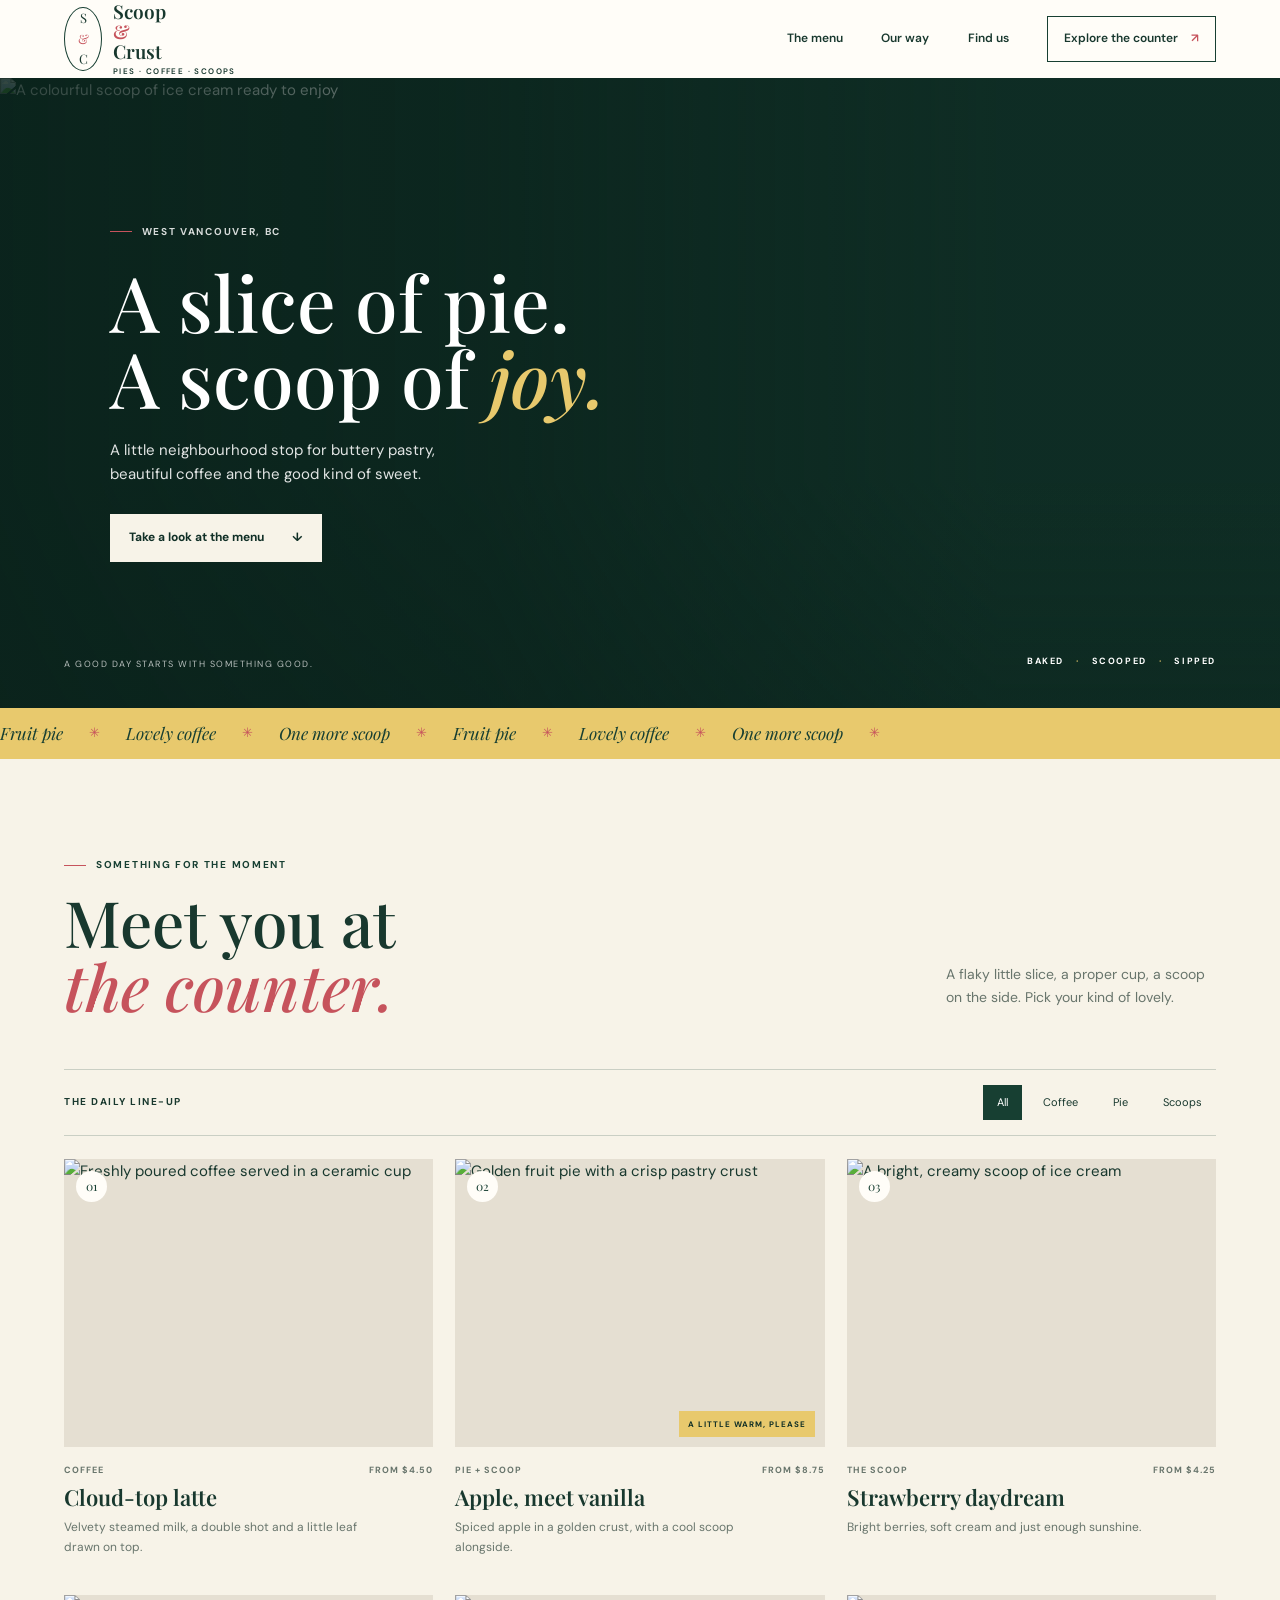
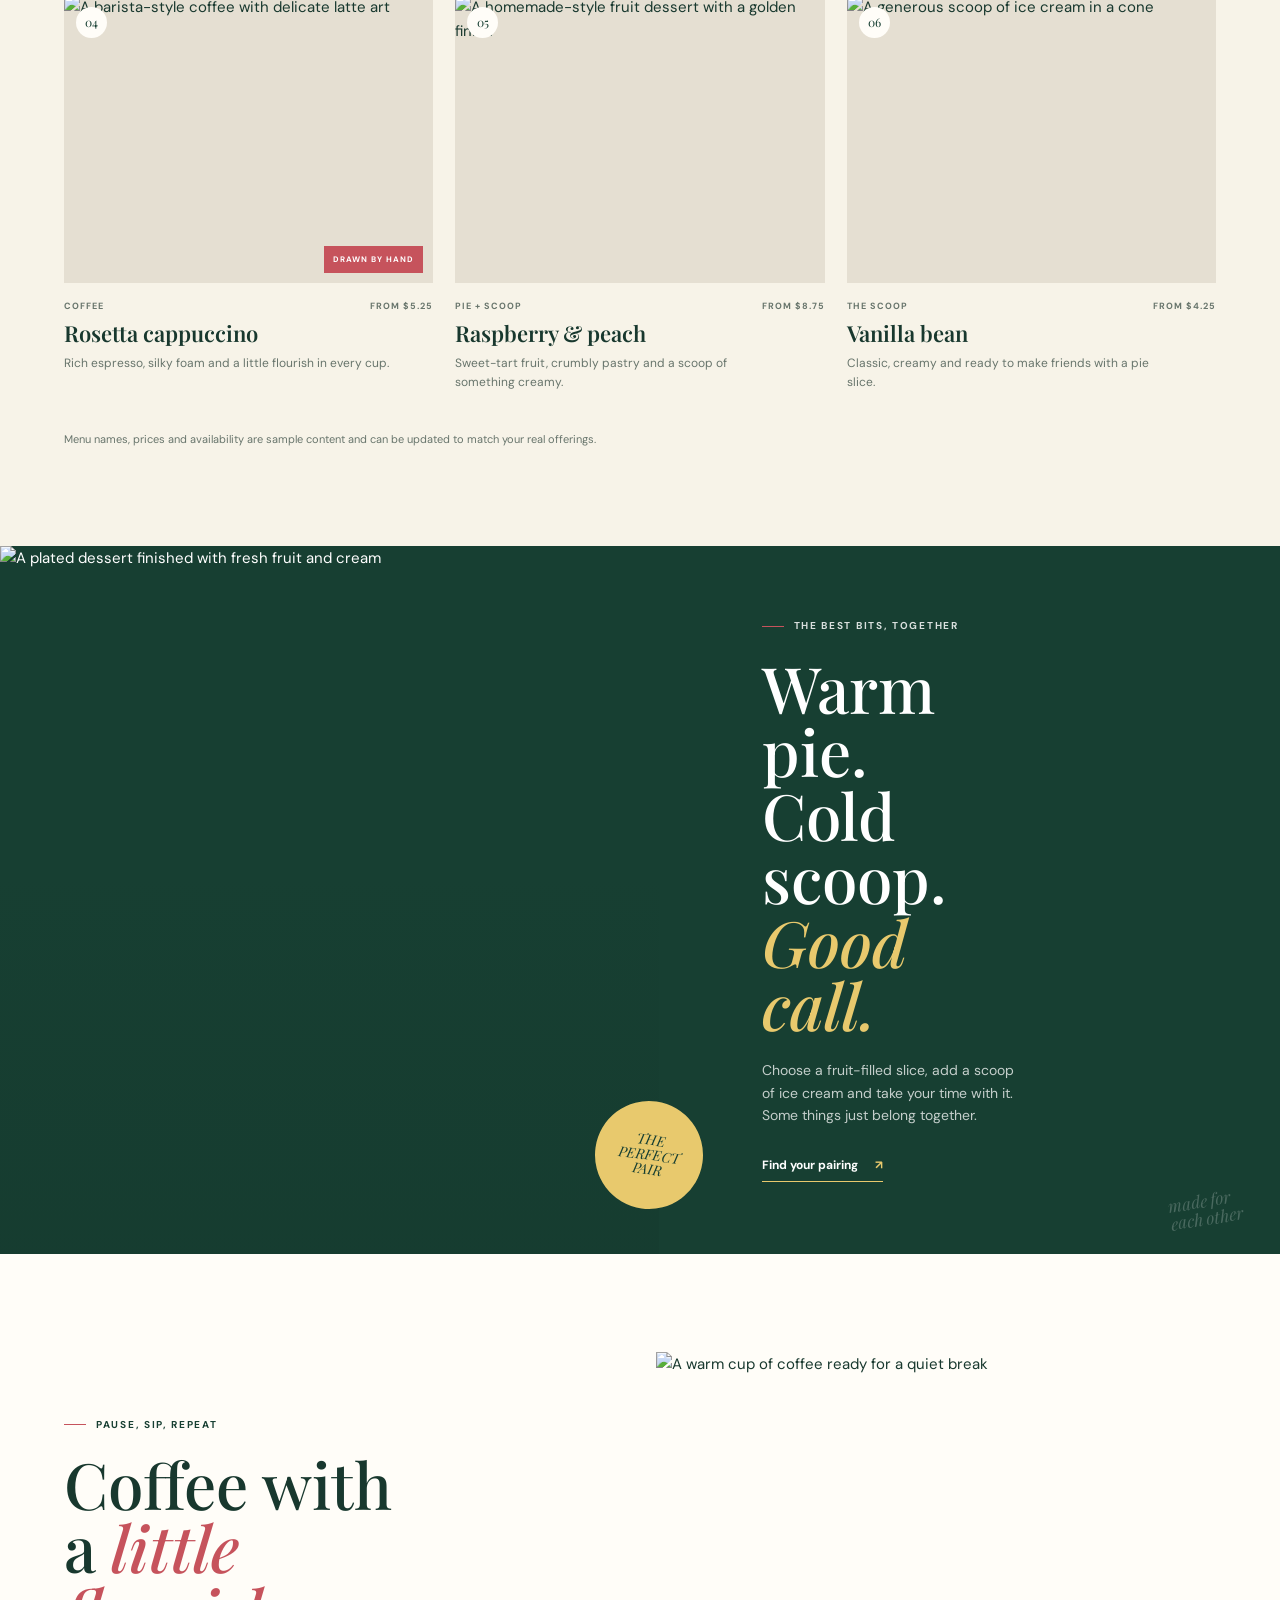
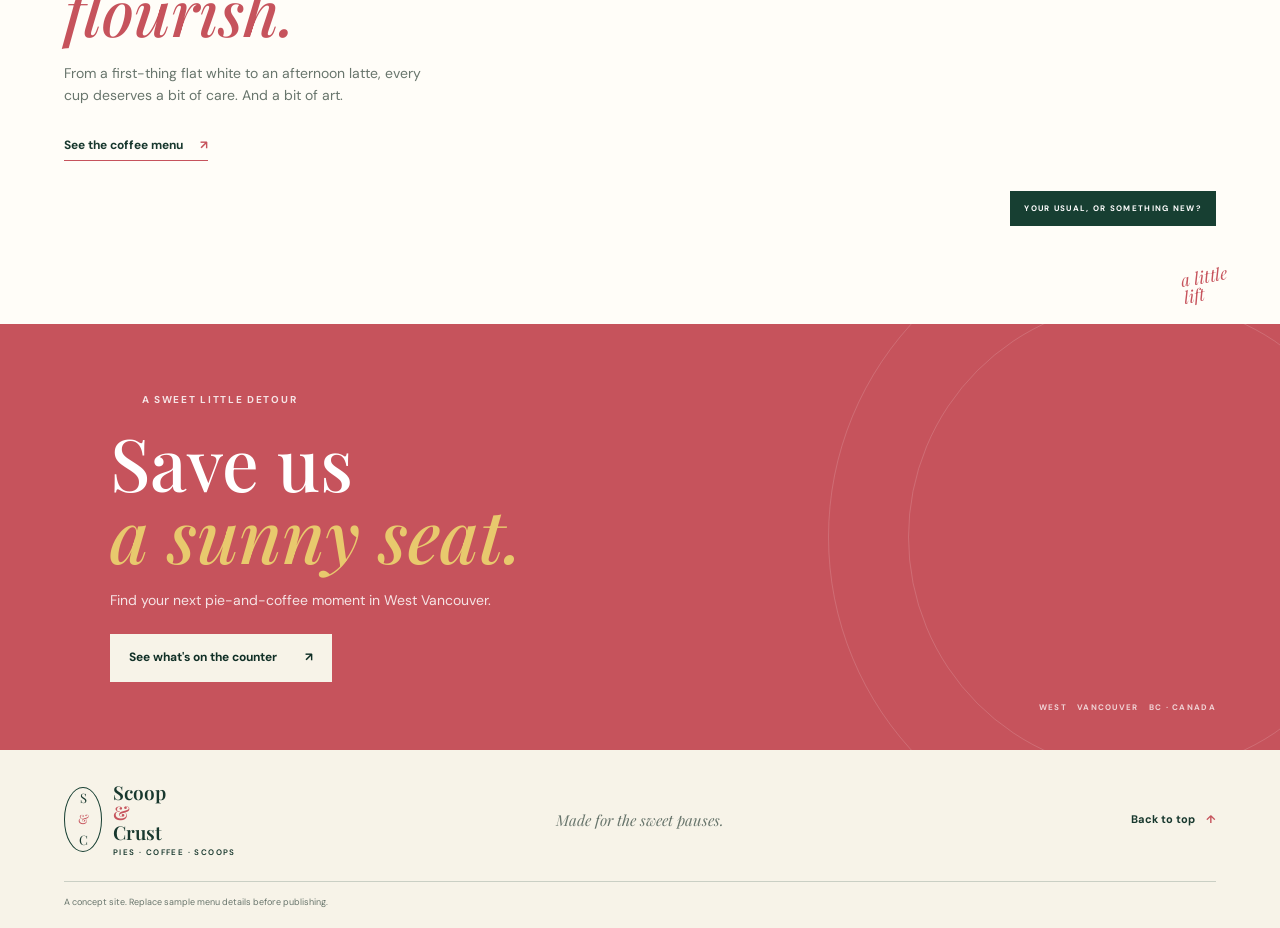
==== index.html @ 5f83456b "Rename index (1).html to index.html" ====
<!doctype html>
<html lang="en">
  <head>
    <meta charset="utf-8">
    <meta name="viewport" content="width=device-width, initial-scale=1">
    <meta name="theme-color" content="#173f32">
    <meta name="description" content="A neighbourhood pie, coffee and ice cream counter in West Vancouver. Find your little afternoon treat.">
    <title>Scoop & Crust | Pie, coffee & a little joy</title>
    <link rel="preconnect" href="https://fonts.googleapis.com">
    <link rel="preconnect" href="https://fonts.gstatic.com" crossorigin>
    <link href="https://fonts.googleapis.com/css2?family=DM+Sans:wght@400;500;600;700&family=Playfair+Display:wght@500;600;700&display=swap" rel="stylesheet">
    <link rel="stylesheet" href="styles.css">
    <script src="script.js" defer></script>
  </head>
  <body>
    <a class="skip-link" href="#main">Skip to content</a>

    <header class="site-header">
      <a class="wordmark" href="#top" aria-label="Scoop and Crust home">
        <span class="wordmark__seal" aria-hidden="true">S<span>&</span>C</span>
        <span class="wordmark__text">Scoop <i>&</i> Crust<small>PIES · COFFEE · SCOOPS</small></span>
      </a>
      <button class="menu-toggle" type="button" aria-expanded="false" aria-controls="primary-nav" aria-label="Open navigation">
        <span></span><span></span>
      </button>
      <nav class="site-nav" id="primary-nav" aria-label="Main navigation">
        <a href="#menu">The menu</a>
        <a href="#our-way">Our way</a>
        <a href="#visit">Find us</a>
        <a class="nav-cta" href="#menu">Explore the counter <span aria-hidden="true">↗</span></a>
      </nav>
    </header>

    <main id="main">
      <section class="hero" id="top" aria-labelledby="hero-title">
        <img class="hero__image" src="https://images.unsplash.com/photo-1501446529957-6226bd447c46?auto=format&fit=crop&w=2200&q=88" alt="A colourful scoop of ice cream ready to enjoy" fetchpriority="high">
        <div class="hero__shade"></div>
        <div class="hero__content">
          <p class="eyebrow eyebrow--light"><span></span> WEST VANCOUVER, BC</p>
          <h1 id="hero-title">A slice of pie.<br>A scoop of <em>joy.</em></h1>
          <p class="hero__copy">A little neighbourhood stop for buttery pastry, beautiful coffee and the good kind of sweet.</p>
          <a class="button button--light" href="#menu">Take a look at the menu <span aria-hidden="true">↓</span></a>
        </div>
        <div class="hero__note" aria-hidden="true"><span>BAKED</span><b>·</b><span>SCOOPED</span><b>·</b><span>SIPPED</span></div>
        <p class="hero__caption">A GOOD DAY STARTS WITH SOMETHING GOOD.</p>
      </section>

      <div class="ticker" aria-label="Pie, coffee and ice cream">
        <div class="ticker__track"><span>Fruit pie</span><i>✳</i><span>Lovely coffee</span><i>✳</i><span>One more scoop</span><i>✳</i><span>Fruit pie</span><i>✳</i><span>Lovely coffee</span><i>✳</i><span>One more scoop</span><i>✳</i></div>
      </div>

      <section class="menu-section section-pad" id="menu" aria-labelledby="menu-title">
        <div class="section-heading reveal">
          <div>
            <p class="eyebrow"><span></span> SOMETHING FOR THE MOMENT</p>
            <h2 id="menu-title">Meet you at<br><em>the counter.</em></h2>
          </div>
          <p class="section-heading__aside">A flaky little slice, a proper cup, a scoop on the side. Pick your kind of lovely.</p>
        </div>

        <div class="menu-toolbar reveal">
          <p class="menu-toolbar__label">THE DAILY LINE-UP</p>
          <div class="filter-list" role="group" aria-label="Filter menu items">
            <button class="filter-button is-active" type="button" data-filter="all" aria-pressed="true">All</button>
            <button class="filter-button" type="button" data-filter="coffee" aria-pressed="false">Coffee</button>
            <button class="filter-button" type="button" data-filter="pie" aria-pressed="false">Pie</button>
            <button class="filter-button" type="button" data-filter="scoop" aria-pressed="false">Scoops</button>
          </div>
        </div>
        <p class="sr-only" id="filter-status" aria-live="polite"></p>

        <div class="product-grid">
          <article class="product reveal" data-category="coffee">
            <div class="product__image-wrap">
              <img src="https://images.unsplash.com/photo-1495474472287-4d71bcdd2085?auto=format&fit=crop&w=900&q=85" alt="Freshly poured coffee served in a ceramic cup" loading="lazy">
              <span class="product__index">01</span>
            </div>
            <div class="product__meta"><span>COFFEE</span><span>FROM $4.50</span></div>
            <h3>Cloud-top latte</h3>
            <p>Velvety steamed milk, a double shot and a little leaf drawn on top.</p>
          </article>

          <article class="product reveal" data-category="pie">
            <div class="product__image-wrap">
              <img src="https://images.unsplash.com/photo-1488477181946-6428a0291777?auto=format&fit=crop&w=900&q=85" alt="Golden fruit pie with a crisp pastry crust" loading="lazy">
              <span class="product__index">02</span>
              <span class="product__flag">A LITTLE WARM, PLEASE</span>
            </div>
            <div class="product__meta"><span>PIE + SCOOP</span><span>FROM $8.75</span></div>
            <h3>Apple, meet vanilla</h3>
            <p>Spiced apple in a golden crust, with a cool scoop alongside.</p>
          </article>

          <article class="product reveal" data-category="scoop">
            <div class="product__image-wrap">
              <img src="https://images.unsplash.com/photo-1563805042-7684c019e1cb?auto=format&fit=crop&w=900&q=85" alt="A bright, creamy scoop of ice cream" loading="lazy">
              <span class="product__index">03</span>
            </div>
            <div class="product__meta"><span>THE SCOOP</span><span>FROM $4.25</span></div>
            <h3>Strawberry daydream</h3>
            <p>Bright berries, soft cream and just enough sunshine.</p>
          </article>

          <article class="product reveal" data-category="coffee">
            <div class="product__image-wrap">
              <img src="https://images.unsplash.com/photo-1511920170033-f8396924c348?auto=format&fit=crop&w=900&q=85" alt="A barista-style coffee with delicate latte art" loading="lazy">
              <span class="product__index">04</span>
              <span class="product__flag product__flag--berry">DRAWN BY HAND</span>
            </div>
            <div class="product__meta"><span>COFFEE</span><span>FROM $5.25</span></div>
            <h3>Rosetta cappuccino</h3>
            <p>Rich espresso, silky foam and a little flourish in every cup.</p>
          </article>

          <article class="product reveal" data-category="pie">
            <div class="product__image-wrap">
              <img src="https://images.unsplash.com/photo-1499636136210-6f4ee915583e?auto=format&fit=crop&w=900&q=85" alt="A homemade-style fruit dessert with a golden finish" loading="lazy">
              <span class="product__index">05</span>
            </div>
            <div class="product__meta"><span>PIE + SCOOP</span><span>FROM $8.75</span></div>
            <h3>Raspberry & peach</h3>
            <p>Sweet-tart fruit, crumbly pastry and a scoop of something creamy.</p>
          </article>

          <article class="product reveal" data-category="scoop">
            <div class="product__image-wrap">
              <img src="https://images.unsplash.com/photo-1501446529957-6226bd447c46?auto=format&fit=crop&w=900&q=85" alt="A generous scoop of ice cream in a cone" loading="lazy">
              <span class="product__index">06</span>
            </div>
            <div class="product__meta"><span>THE SCOOP</span><span>FROM $4.25</span></div>
            <h3>Vanilla bean</h3>
            <p>Classic, creamy and ready to make friends with a pie slice.</p>
          </article>
        </div>
        <p class="menu-note">Menu names, prices and availability are sample content and can be updated to match your real offerings.</p>
      </section>

      <section class="pairing" id="our-way" aria-labelledby="pairing-title">
        <div class="pairing__image">
          <img src="https://images.unsplash.com/photo-1488477181946-6428a0291777?auto=format&fit=crop&w=1400&q=88" alt="A plated dessert finished with fresh fruit and cream" loading="lazy">
          <span class="pairing__seal">THE<br>PERFECT<br>PAIR</span>
        </div>
        <div class="pairing__content reveal">
          <p class="eyebrow eyebrow--light"><span></span> THE BEST BITS, TOGETHER</p>
          <h2 id="pairing-title">Warm pie.<br>Cold scoop.<br><em>Good call.</em></h2>
          <p>Choose a fruit-filled slice, add a scoop of ice cream and take your time with it. Some things just belong together.</p>
          <a class="text-link text-link--light" href="#menu">Find your pairing <span aria-hidden="true">↗</span></a>
        </div>
        <div class="pairing__scribble" aria-hidden="true">made for<br>each other</div>
      </section>

      <section class="coffee-section section-pad" aria-labelledby="coffee-title">
        <div class="coffee-section__copy reveal">
          <p class="eyebrow"><span></span> PAUSE, SIP, REPEAT</p>
          <h2 id="coffee-title">Coffee with<br>a <em>little flourish.</em></h2>
          <p>From a first-thing flat white to an afternoon latte, every cup deserves a bit of care. And a bit of art.</p>
          <a class="text-link" href="#menu">See the coffee menu <span aria-hidden="true">↗</span></a>
        </div>
        <figure class="coffee-section__photo reveal">
          <img src="https://images.unsplash.com/photo-1495474472287-4d71bcdd2085?auto=format&fit=crop&w=1300&q=88" alt="A warm cup of coffee ready for a quiet break" loading="lazy">
          <figcaption>YOUR USUAL, OR SOMETHING NEW?</figcaption>
        </figure>
        <span class="coffee-section__doodle" aria-hidden="true">a little<br>lift</span>
      </section>

      <section class="visit-section" id="visit" aria-labelledby="visit-title">
        <div class="visit-section__inner reveal">
          <p class="eyebrow eyebrow--light"><span></span> A SWEET LITTLE DETOUR</p>
          <h2 id="visit-title">Save us<br><em>a sunny seat.</em></h2>
          <p>Find your next pie-and-coffee moment in West Vancouver.</p>
          <a class="button button--light" href="#menu">See what's on the counter <span aria-hidden="true">↗</span></a>
        </div>
        <div class="visit-section__side" aria-hidden="true"><span>WEST</span><span>VANCOUVER</span><span>BC · CANADA</span></div>
      </section>
    </main>

    <footer class="site-footer">
      <a class="wordmark wordmark--footer" href="#top" aria-label="Scoop and Crust, back to top">
        <span class="wordmark__seal" aria-hidden="true">S<span>&</span>C</span>
        <span class="wordmark__text">Scoop <i>&</i> Crust<small>PIES · COFFEE · SCOOPS</small></span>
      </a>
      <p>Made for the sweet pauses.</p>
      <a class="footer-top" href="#top">Back to top <span aria-hidden="true">↑</span></a>
      <small class="copyright">A concept site. Replace sample menu details before publishing.</small>
    </footer>
  </body>
</html>
---- styles.css ----
:root {
  color-scheme: light;
  --pine: #173f32;
  --pine-dark: #102f26;
  --cream: #f7f3e8;
  --paper: #fffdf8;
  --butter: #e8c96d;
  --berry: #c6535c;
  --ink: #18382e;
  --muted: #68756c;
  --line: rgba(23, 63, 50, 0.2);
  --serif: "Playfair Display", Georgia, serif;
  --sans: "DM Sans", sans-serif;
  --content: 1240px;
}

* { box-sizing: border-box; }
html { scroll-behavior: smooth; scroll-padding-top: 84px; }
body { margin: 0; color: var(--ink); background: var(--paper); font-family: var(--sans); font-size: 15px; line-height: 1.6; }
img { display: block; width: 100%; height: 100%; object-fit: cover; }
a { color: inherit; text-decoration: none; }
button { color: inherit; font: inherit; }
::selection { color: var(--pine-dark); background: var(--butter); }

.skip-link { position: fixed; z-index: 20; top: 8px; left: 8px; padding: 10px 14px; transform: translateY(-150%); color: white; background: var(--pine); }
.skip-link:focus { transform: translateY(0); }
.site-header { position: relative; z-index: 10; display: flex; min-height: 78px; align-items: center; justify-content: space-between; gap: 28px; padding: 0 max(5vw, calc((100vw - var(--content)) / 2)); background: var(--paper); }
.wordmark { display: inline-flex; align-items: center; gap: 11px; flex: 0 0 auto; }
.wordmark__seal { display: grid; width: 38px; aspect-ratio: 1; place-items: center; border: 1px solid var(--pine); border-radius: 50%; font-family: var(--serif); font-size: 13px; }
.wordmark__seal span { color: var(--berry); }
.wordmark__text { display: flex; flex-direction: column; font-family: var(--serif); font-size: 19px; font-weight: 600; line-height: 1.05; }
.wordmark__text i { color: var(--berry); font-style: normal; }
.wordmark__text small { margin-top: 5px; font-family: var(--sans); font-size: 8px; font-weight: 600; letter-spacing: 1.4px; }
.site-nav { display: flex; align-items: center; gap: clamp(22px, 3vw, 48px); font-size: 12px; font-weight: 600; }
.site-nav > a:not(.nav-cta) { padding: 10px 0; transition: color 160ms ease; }
.site-nav > a:not(.nav-cta):hover { color: var(--berry); }
.nav-cta { padding: 12px 16px; border: 1px solid var(--pine); transition: color 160ms ease, background 160ms ease; }
.nav-cta:hover { color: var(--paper); background: var(--pine); }
.nav-cta span { margin-left: 10px; color: var(--berry); }
.menu-toggle { display: none; }

.hero { position: relative; display: flex; min-height: 590px; height: min(70svh, 740px); max-height: 740px; align-items: center; overflow: hidden; color: white; background: var(--pine-dark); }
.hero__image, .hero__shade { position: absolute; inset: 0; }
.hero__image { object-position: center 55%; animation: hero-in 1s ease-out both; }
.hero__shade { background: linear-gradient(90deg, rgba(10, 34, 27, 0.84) 0%, rgba(10, 34, 27, 0.62) 38%, rgba(10, 34, 27, 0.13) 78%), linear-gradient(0deg, rgba(10, 34, 27, 0.24), transparent 36%); }
.hero__content { position: relative; z-index: 1; width: min(var(--content), 100%); margin: 0 auto; padding: 30px 7vw; animation: rise-in 700ms 120ms both; }
.eyebrow { display: flex; align-items: center; gap: 10px; margin: 0 0 23px; color: var(--pine); font-size: 10px; font-weight: 700; letter-spacing: 1.7px; }
.eyebrow > span { width: 22px; height: 1px; background: var(--berry); }
.eyebrow--light { color: rgba(255, 255, 255, 0.84); }
.hero h1, .section-heading h2, .pairing h2, .coffee-section h2, .visit-section h2 { margin: 0; font-family: var(--serif); font-size: clamp(50px, 6vw, 82px); font-weight: 500; line-height: 0.99; }
.hero h1 em, .section-heading h2 em, .pairing h2 em, .coffee-section h2 em, .visit-section h2 em { color: var(--butter); font-weight: 500; }
.hero__copy { max-width: 390px; margin: 23px 0 28px; color: rgba(255, 255, 255, 0.88); font-size: 15px; }
.button { display: inline-flex; min-height: 48px; align-items: center; justify-content: center; gap: 28px; padding: 0 18px; border: 1px solid transparent; font-size: 12px; font-weight: 700; transition: background 180ms ease, color 180ms ease, transform 180ms ease; }
.button:hover { transform: translateY(-2px); }
.button--light { color: var(--pine-dark); background: var(--cream); }
.button--light:hover { background: var(--butter); }
.hero__note { position: absolute; right: 5vw; bottom: 40px; display: flex; align-items: center; gap: 12px; color: white; font-size: 9px; font-weight: 700; letter-spacing: 1.6px; }
.hero__note b { color: var(--butter); }
.hero__caption { position: absolute; bottom: 37px; left: max(5vw, calc((100vw - var(--content)) / 2)); margin: 0; color: rgba(255, 255, 255, 0.7); font-size: 9px; letter-spacing: 1.5px; }
.ticker { overflow: hidden; color: var(--pine); background: var(--butter); }
.ticker__track { display: flex; width: max-content; align-items: center; gap: 26px; padding: 12px 0; animation: ticker-scroll 36s linear infinite; }
.ticker__track span { font-family: var(--serif); font-size: 17px; font-style: italic; }
.ticker__track i { color: var(--berry); font-size: 13px; font-style: normal; }

.section-pad { padding: 98px max(5vw, calc((100vw - var(--content)) / 2)); }
.menu-section { background: var(--cream); }
.section-heading { display: flex; align-items: end; justify-content: space-between; gap: 30px; }
.section-heading .eyebrow { margin-bottom: 17px; }
.section-heading h2, .coffee-section h2 { font-size: clamp(43px, 5vw, 65px); }
.section-heading h2 em, .coffee-section h2 em { color: var(--berry); }
.section-heading__aside { max-width: 270px; margin: 0 0 9px; color: var(--muted); font-size: 14px; }
.menu-toolbar { display: flex; align-items: center; justify-content: space-between; gap: 24px; margin: 52px 0 23px; padding: 15px 0; border-top: 1px solid var(--line); border-bottom: 1px solid var(--line); }
.menu-toolbar__label { margin: 0; font-size: 10px; font-weight: 700; letter-spacing: 1.5px; }
.filter-list { display: flex; flex-wrap: wrap; gap: 7px; }
.filter-button { min-height: 35px; padding: 0 13px; border: 1px solid transparent; background: transparent; cursor: pointer; font-size: 11px; transition: color 150ms ease, background 150ms ease, border-color 150ms ease; }
.filter-button:hover { border-color: var(--pine); }
.filter-button.is-active { color: white; background: var(--pine); }
.product-grid { display: grid; grid-template-columns: repeat(3, minmax(0, 1fr)); gap: 38px 22px; }
.product { min-width: 0; }
.product[hidden] { display: none; }
.product__image-wrap { position: relative; height: auto; aspect-ratio: 1.28; overflow: hidden; background: #e5dfd2; }
.product__image-wrap img { transition: transform 500ms cubic-bezier(.2,.7,.2,1); }
.product:hover .product__image-wrap img { transform: scale(1.035); }
.product__index { position: absolute; top: 12px; left: 12px; display: grid; width: 31px; aspect-ratio: 1; place-items: center; border-radius: 50%; color: var(--pine); background: var(--paper); font-family: var(--serif); font-size: 12px; }
.product__flag { position: absolute; right: 10px; bottom: 10px; padding: 7px 9px; color: var(--pine-dark); background: var(--butter); font-size: 8px; font-weight: 700; letter-spacing: 1px; }
.product__flag--berry { color: white; background: var(--berry); }
.product__meta { display: flex; justify-content: space-between; gap: 12px; margin: 16px 0 6px; color: var(--muted); font-size: 9px; font-weight: 700; letter-spacing: 1px; }
.product h3 { margin: 0; font-family: var(--serif); font-size: 22px; font-weight: 600; line-height: 1.25; }
.product > p { max-width: 330px; margin: 7px 0 0; color: var(--muted); font-size: 12px; line-height: 1.6; }
.menu-note { margin: 38px 0 0; color: var(--muted); font-size: 11px; }

.pairing { position: relative; display: grid; min-height: 570px; grid-template-columns: 1.03fr 0.97fr; color: white; background: var(--pine); }
.pairing__image { position: relative; min-height: 520px; }
.pairing__image img { position: absolute; inset: 0; }
.pairing__image::after { position: absolute; inset: 0; background: linear-gradient(0deg, rgba(17, 48, 38, 0.18), transparent 55%); content: ""; }
.pairing__seal { position: absolute; z-index: 1; right: -44px; bottom: 45px; display: grid; width: 108px; aspect-ratio: 1; place-content: center; border-radius: 50%; color: var(--pine); background: var(--butter); font-family: var(--serif); font-size: 14px; font-style: italic; line-height: 1.05; text-align: center; transform: rotate(8deg); }
.pairing__content { align-self: center; max-width: 460px; padding: 72px clamp(48px, 8vw, 115px); }
.pairing__content .eyebrow { margin-bottom: 22px; }
.pairing h2 { font-size: clamp(47px, 5vw, 70px); }
.pairing h2 em { color: var(--butter); }
.pairing__content > p:not(.eyebrow) { max-width: 340px; margin: 23px 0 26px; color: rgba(255, 255, 255, 0.75); font-size: 14px; }
.text-link { display: inline-flex; align-items: center; gap: 17px; padding: 0 0 5px; border-bottom: 1px solid var(--berry); font-size: 12px; font-weight: 700; }
.text-link span { color: var(--berry); }
.text-link--light { border-color: var(--butter); }
.text-link--light span { color: var(--butter); }
.pairing__scribble { position: absolute; right: 3vw; bottom: 26px; color: rgba(255, 255, 255, 0.22); font-family: var(--serif); font-size: 17px; font-style: italic; line-height: 1.05; transform: rotate(-9deg); }

.coffee-section { position: relative; display: grid; grid-template-columns: 0.92fr 1.08fr; align-items: center; gap: clamp(50px, 9vw, 130px); overflow: hidden; background: var(--paper); }
.coffee-section__copy { max-width: 420px; }
.coffee-section__copy .eyebrow { margin-bottom: 19px; }
.coffee-section__copy > p:not(.eyebrow) { max-width: 370px; margin: 20px 0 25px; color: var(--muted); font-size: 14px; }
.coffee-section__photo { position: relative; height: auto; aspect-ratio: 1.18; margin: 0; }
.coffee-section__photo img { position: absolute; inset: 0; }
.coffee-section__photo figcaption { position: absolute; right: 0; bottom: 0; padding: 11px 14px; color: white; background: var(--pine); font-size: 8px; font-weight: 700; letter-spacing: 1.3px; }
.coffee-section__doodle { position: absolute; right: 4vw; bottom: 22px; color: var(--berry); font-family: var(--serif); font-size: 17px; font-style: italic; line-height: 1; transform: rotate(-10deg); }

.visit-section { position: relative; display: flex; min-height: 390px; align-items: center; overflow: hidden; color: white; background: var(--berry); }
.visit-section::before, .visit-section::after { position: absolute; top: 50%; width: 470px; aspect-ratio: 1; border: 1px solid rgba(255, 255, 255, 0.15); border-radius: 50%; content: ""; transform: translateY(-50%); }
.visit-section::before { right: -100px; }
.visit-section::after { right: -180px; width: 630px; }
.visit-section__inner { position: relative; z-index: 1; width: min(var(--content), 100%); margin: auto; padding: 68px 7vw; }
.visit-section .eyebrow { margin-bottom: 18px; }
.visit-section h2 { font-size: clamp(48px, 5.7vw, 75px); }
.visit-section h2 em { color: var(--butter); }
.visit-section__inner > p:not(.eyebrow) { margin: 18px 0 23px; color: rgba(255, 255, 255, 0.84); font-size: 14px; }
.visit-section__side { position: absolute; right: max(5vw, calc((100vw - var(--content)) / 2)); bottom: 36px; display: flex; gap: 10px; color: rgba(255, 255, 255, 0.75); font-size: 8px; font-weight: 700; letter-spacing: 1.3px; }

.site-footer { display: grid; grid-template-columns: 1fr auto 1fr; align-items: center; gap: 25px; padding: 33px max(5vw, calc((100vw - var(--content)) / 2)) 18px; background: var(--cream); }
.wordmark--footer .wordmark__seal { border-color: var(--pine); }
.site-footer > p { margin: 0; color: var(--muted); font-family: var(--serif); font-size: 15px; font-style: italic; text-align: center; }
.footer-top { justify-self: end; font-size: 11px; font-weight: 700; }
.footer-top span { margin-left: 8px; color: var(--berry); }
.copyright { grid-column: 1 / -1; padding-top: 13px; border-top: 1px solid var(--line); color: var(--muted); font-size: 9px; }
.sr-only { position: absolute; width: 1px; height: 1px; padding: 0; margin: -1px; overflow: hidden; clip: rect(0, 0, 0, 0); white-space: nowrap; border: 0; }
.reveal { opacity: 0; transform: translateY(16px); transition: opacity 650ms ease, transform 650ms ease; }
.reveal.is-visible { opacity: 1; transform: translateY(0); }

@keyframes rise-in { from { opacity: 0; transform: translateY(16px); } to { opacity: 1; transform: translateY(0); } }
@keyframes hero-in { from { transform: scale(1.04); } to { transform: scale(1); } }
@keyframes ticker-scroll { to { transform: translateX(-50%); } }

@media (min-width: 1500px) {
  .hero__content, .visit-section__inner { padding-left: 0; }
}
@media (max-width: 820px) {
  .site-header { min-height: 70px; padding: 0 24px; }
  .menu-toggle { position: relative; z-index: 12; display: grid; width: 42px; height: 42px; place-content: center; gap: 6px; border: 1px solid var(--line); background: transparent; cursor: pointer; }
  .menu-toggle span { display: block; width: 17px; height: 1px; background: var(--pine); transition: transform 180ms ease; }
  .menu-toggle[aria-expanded="true"] span:first-child { transform: translateY(3.5px) rotate(45deg); }
  .menu-toggle[aria-expanded="true"] span:last-child { transform: translateY(-3.5px) rotate(-45deg); }
  .site-nav { position: absolute; top: 100%; right: 0; left: 0; display: none; align-items: stretch; gap: 0; padding: 10px 24px 22px; background: var(--paper); box-shadow: 0 14px 18px rgba(16, 47, 38, 0.1); }
  .site-nav.is-open { display: flex; flex-direction: column; }
  .site-nav > a:not(.nav-cta) { padding: 13px 0; border-bottom: 1px solid var(--line); }
  .nav-cta { align-self: flex-start; margin-top: 14px; }
  .hero { min-height: 570px; height: 67svh; max-height: 700px; }
  .hero__content { padding: 28px 8vw; }
  .hero__shade { background: linear-gradient(90deg, rgba(10, 34, 27, 0.78), rgba(10, 34, 27, 0.24)), linear-gradient(0deg, rgba(10, 34, 27, 0.3), transparent 45%); }
  .hero__caption { left: 8vw; }
  .section-pad { padding: 76px 7vw; }
  .product-grid { grid-template-columns: repeat(2, minmax(0, 1fr)); gap: 32px 18px; }
  .pairing { grid-template-columns: 1fr 1fr; }
  .pairing__image { min-height: 480px; }
  .pairing__content { padding: 52px 8vw; }
  .coffee-section { gap: 40px; }
  .visit-section__inner { padding: 60px 8vw; }
  .site-footer { padding-right: 7vw; padding-left: 7vw; }
}
@media (max-width: 560px) {
  html { scroll-padding-top: 72px; }
  body { font-size: 14px; }
  .site-header { min-height: 66px; padding: 0 19px; }
  .wordmark__seal { width: 34px; font-size: 12px; }
  .wordmark__text { font-size: 17px; }
  .wordmark__text small { font-size: 7px; }
  .hero { min-height: 560px; height: 66svh; max-height: 680px; align-items: flex-start; }
  .hero__image { object-position: 59% center; }
  .hero__shade { background: linear-gradient(90deg, rgba(10, 34, 27, 0.72), rgba(10, 34, 27, 0.2)), linear-gradient(0deg, rgba(10, 34, 27, 0.42), transparent 65%); }
  .hero__content { padding: 98px 25px 75px; }
  .hero h1 { font-size: clamp(48px, 13vw, 66px); }
  .hero__copy { max-width: 310px; font-size: 14px; }
  .hero__note { right: 22px; bottom: 23px; gap: 8px; font-size: 8px; }
  .hero__caption { bottom: 25px; left: 22px; max-width: 130px; font-size: 7px; line-height: 1.5; }
  .ticker__track { gap: 18px; padding: 10px 0; }
  .ticker__track span { font-size: 15px; }
  .section-pad { padding: 65px 22px; }
  .section-heading { display: block; }
  .section-heading h2, .coffee-section h2 { font-size: 48px; }
  .section-heading__aside { max-width: 310px; margin-top: 17px; }
  .menu-toolbar { align-items: flex-start; flex-direction: column; gap: 9px; margin-top: 36px; }
  .filter-list { width: 100%; gap: 3px; }
  .filter-button { min-height: 34px; padding: 0 11px; }
  .product-grid { grid-template-columns: 1fr; gap: 27px; }
  .product__image-wrap { aspect-ratio: 1.35; }
  .product h3 { font-size: 21px; }
  .menu-note { margin-top: 26px; }
  .pairing { display: flex; flex-direction: column; }
  .pairing__image { min-height: 340px; }
  .pairing__seal { right: 20px; bottom: -34px; width: 88px; font-size: 12px; }
  .pairing__content { max-width: none; padding: 70px 25px 72px; }
  .pairing h2 { font-size: 54px; }
  .pairing__scribble { right: 20px; bottom: 20px; font-size: 14px; }
  .coffee-section { grid-template-columns: 1fr; gap: 30px; }
  .coffee-section__photo { aspect-ratio: 1.05; }
  .coffee-section__doodle { right: 20px; bottom: 19px; font-size: 14px; }
  .visit-section { min-height: 370px; }
  .visit-section__inner { padding: 60px 25px; }
  .visit-section h2 { font-size: 56px; }
  .visit-section__side { right: 20px; bottom: 18px; gap: 6px; font-size: 7px; }
  .site-footer { grid-template-columns: 1fr auto; gap: 16px; padding: 25px 22px 17px; }
  .site-footer > p { grid-column: 1 / -1; grid-row: 2; text-align: left; }
  .footer-top { grid-column: 2; grid-row: 1; }
  .copyright { grid-row: 3; }
}
@media (prefers-reduced-motion: reduce) {
  *, *::before, *::after { scroll-behavior: auto !important; animation-duration: 0.01ms !important; animation-iteration-count: 1 !important; transition-duration: 0.01ms !important; }
  .reveal { opacity: 1; transform: none; }
}
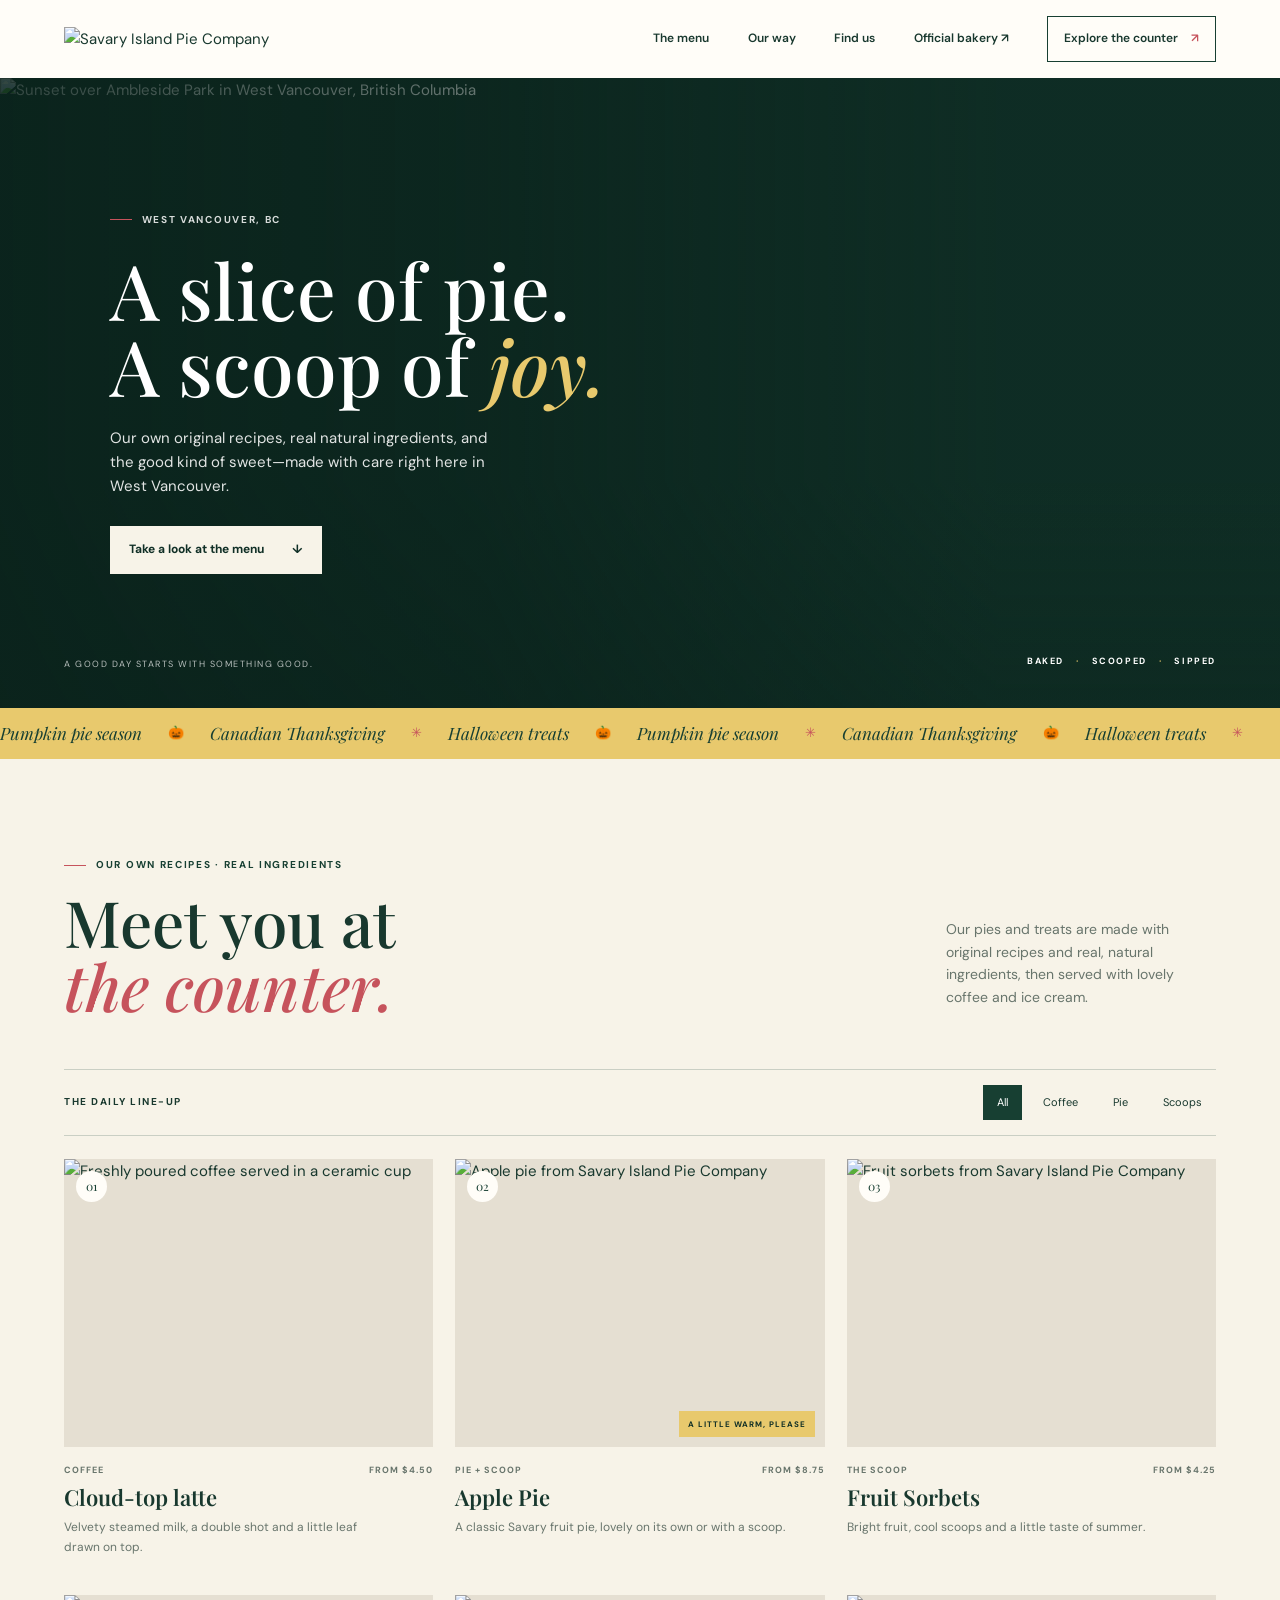
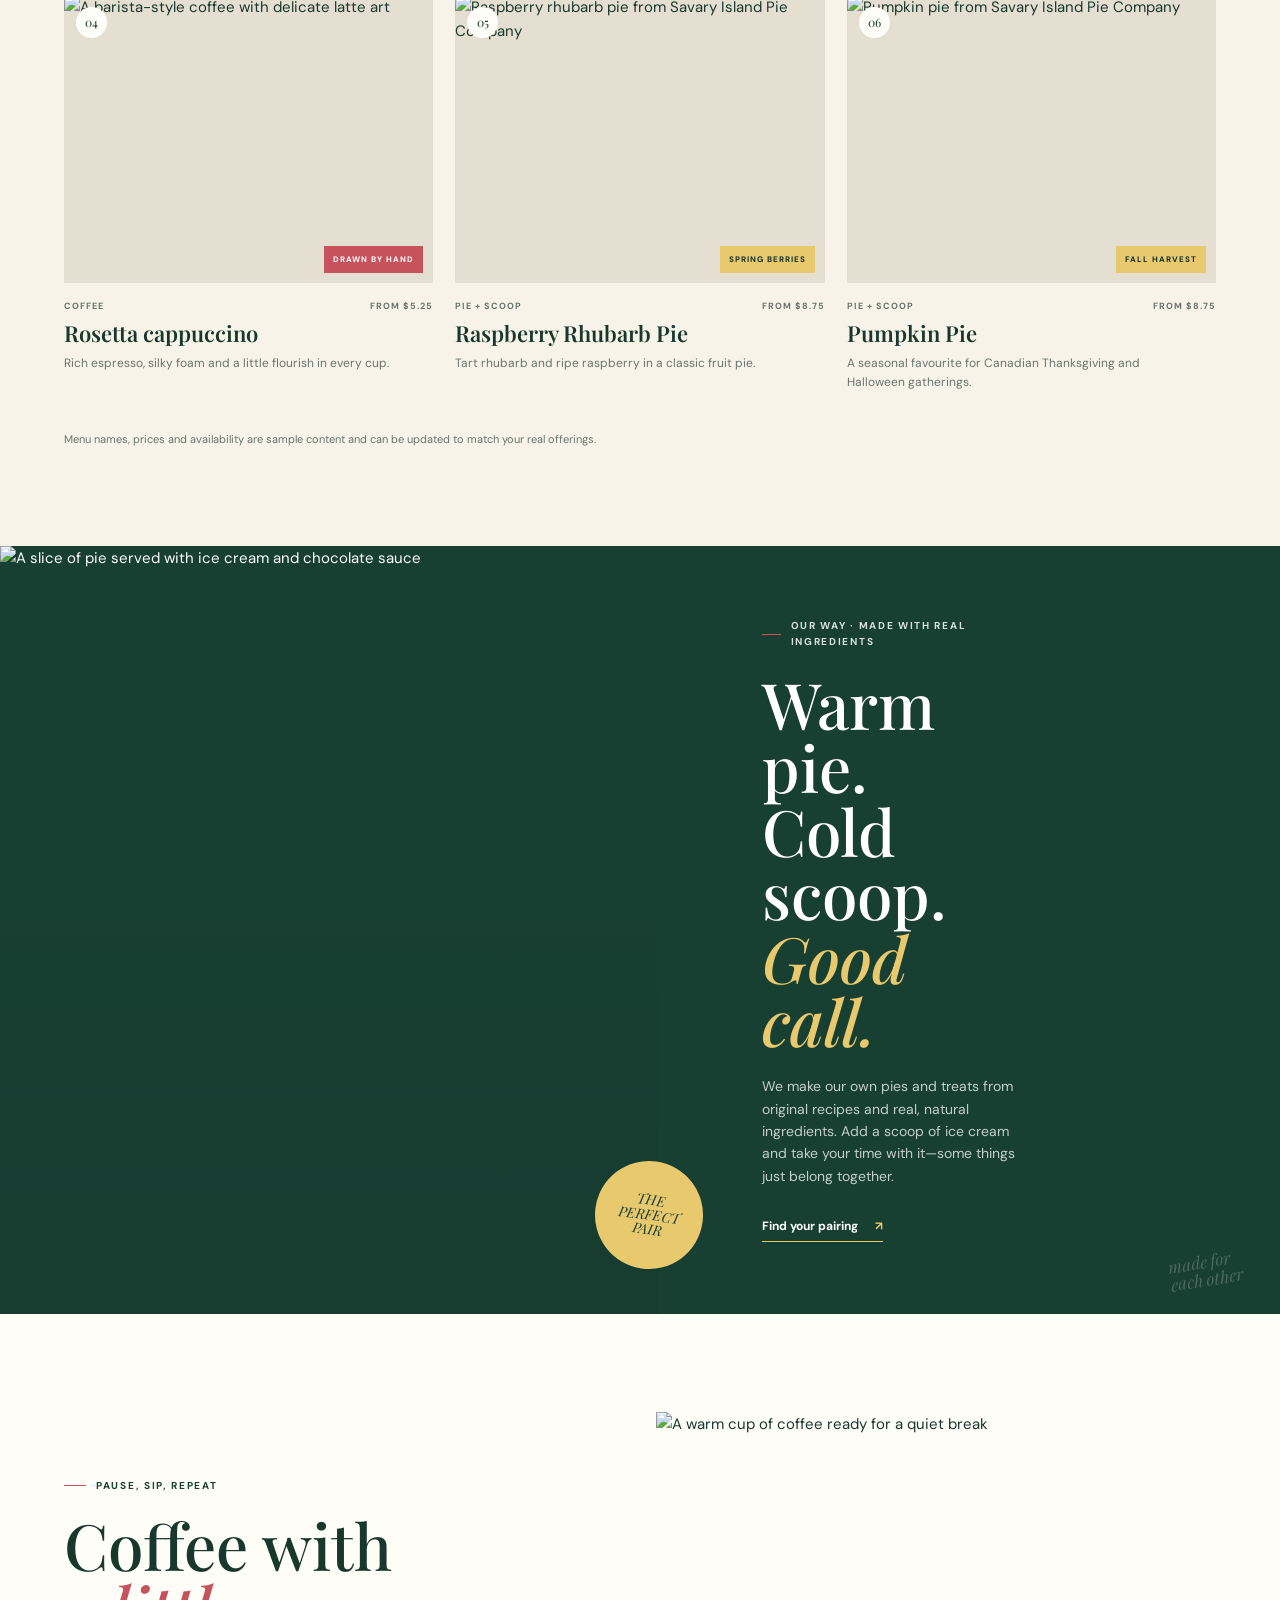
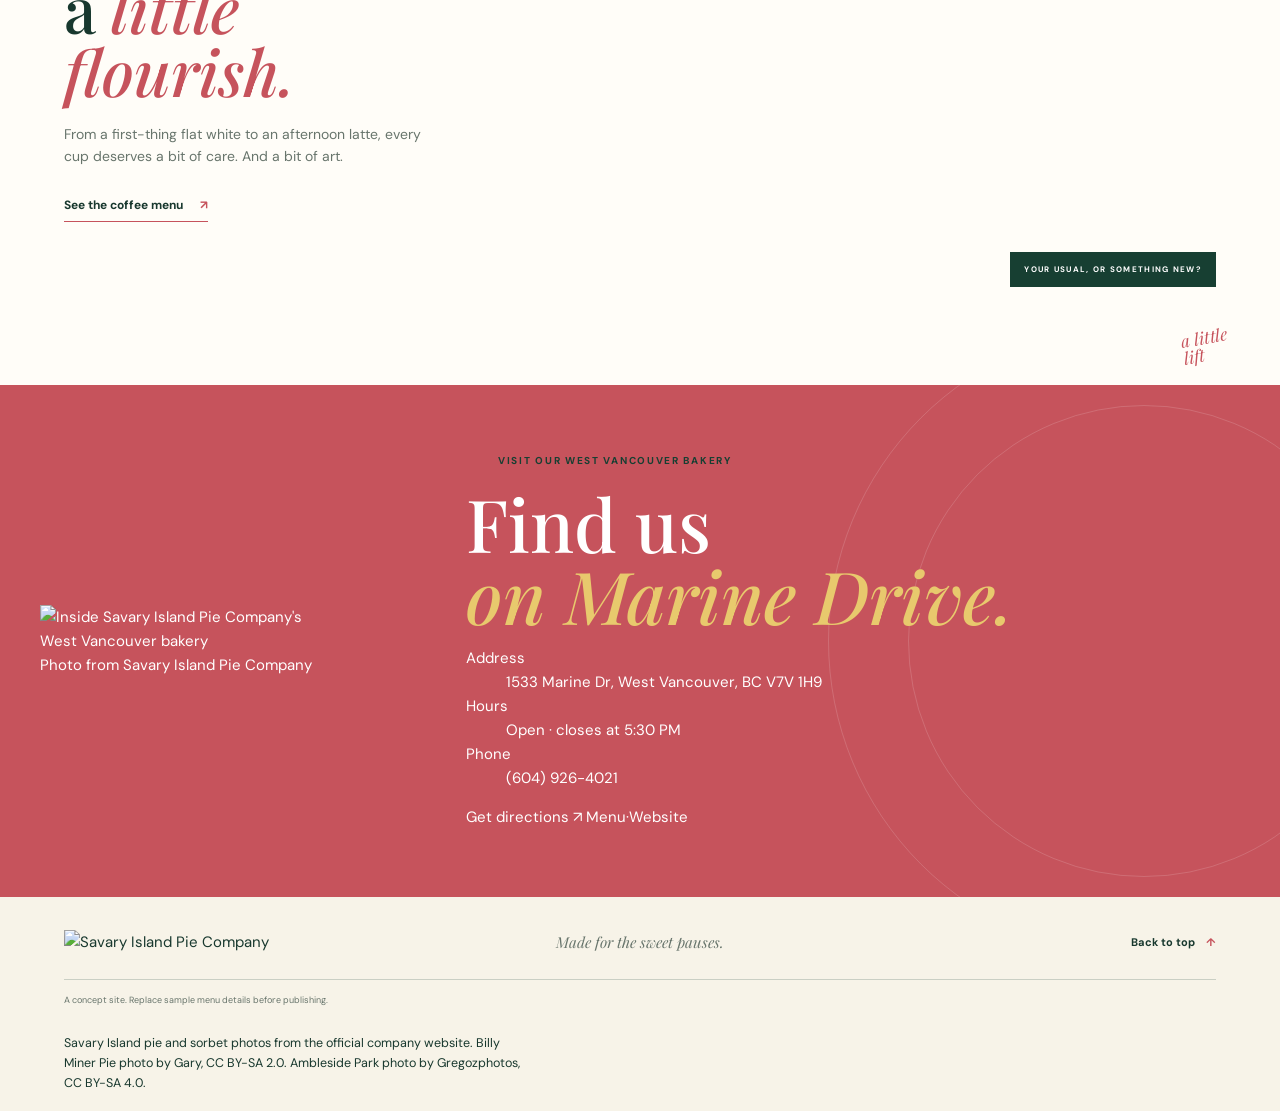
==== commit 06194993: "Update index.html" ====
--- a/index.html
+++ b/index.html
@@ -5,20 +5,19 @@
     <meta name="viewport" content="width=device-width, initial-scale=1">
     <meta name="theme-color" content="#173f32">
     <meta name="description" content="A neighbourhood pie, coffee and ice cream counter in West Vancouver. Find your little afternoon treat.">
-    <title>Scoop & Crust | Pie, coffee & a little joy</title>
+    <title>Savary Island | Pie, coffee & a little joy</title>
     <link rel="preconnect" href="https://fonts.googleapis.com">
     <link rel="preconnect" href="https://fonts.gstatic.com" crossorigin>
     <link href="https://fonts.googleapis.com/css2?family=DM+Sans:wght@400;500;600;700&family=Playfair+Display:wght@500;600;700&display=swap" rel="stylesheet">
     <link rel="stylesheet" href="styles.css">
-    <script src="script.js" defer></script>
+    <script type="module" src="script.js"></script>
   </head>
   <body>
     <a class="skip-link" href="#main">Skip to content</a>
 
     <header class="site-header">
-      <a class="wordmark" href="#top" aria-label="Scoop and Crust home">
-        <span class="wordmark__seal" aria-hidden="true">S<span>&</span>C</span>
-        <span class="wordmark__text">Scoop <i>&</i> Crust<small>PIES · COFFEE · SCOOPS</small></span>
+      <a class="wordmark" href="#top" aria-label="Savary Island home">
+        <img class="wordmark__logo" src="https://savaryislandpiecompany.ca/cdn/shop/files/SavaryIslandPie-GoldLogo.png?v=1703278802&width=500" alt="Savary Island Pie Company">
       </a>
       <button class="menu-toggle" type="button" aria-expanded="false" aria-controls="primary-nav" aria-label="Open navigation">
         <span></span><span></span>
@@ -27,35 +26,36 @@
         <a href="#menu">The menu</a>
         <a href="#our-way">Our way</a>
         <a href="#visit">Find us</a>
+        <a href="https://savaryislandpiecompany.ca/pages/west-vancouver-bakery" target="_blank" rel="noopener noreferrer">Official bakery <span aria-hidden="true">↗</span></a>
         <a class="nav-cta" href="#menu">Explore the counter <span aria-hidden="true">↗</span></a>
       </nav>
     </header>
 
     <main id="main">
       <section class="hero" id="top" aria-labelledby="hero-title">
-        <img class="hero__image" src="https://images.unsplash.com/photo-1501446529957-6226bd447c46?auto=format&fit=crop&w=2200&q=88" alt="A colourful scoop of ice cream ready to enjoy" fetchpriority="high">
+        <img class="hero__image" src="https://upload.wikimedia.org/wikipedia/commons/thumb/3/39/Ambleside_Park_sunset%2C_West_Vancouver%2C_BC_Canada.jpg/1280px-Ambleside_Park_sunset%2C_West_Vancouver%2C_BC_Canada.jpg" alt="Sunset over Ambleside Park in West Vancouver, British Columbia" fetchpriority="high">
         <div class="hero__shade"></div>
         <div class="hero__content">
           <p class="eyebrow eyebrow--light"><span></span> WEST VANCOUVER, BC</p>
           <h1 id="hero-title">A slice of pie.<br>A scoop of <em>joy.</em></h1>
-          <p class="hero__copy">A little neighbourhood stop for buttery pastry, beautiful coffee and the good kind of sweet.</p>
+          <p class="hero__copy">Our own original recipes, real natural ingredients, and the good kind of sweet—made with care right here in West Vancouver.</p>
           <a class="button button--light" href="#menu">Take a look at the menu <span aria-hidden="true">↓</span></a>
         </div>
         <div class="hero__note" aria-hidden="true"><span>BAKED</span><b>·</b><span>SCOOPED</span><b>·</b><span>SIPPED</span></div>
         <p class="hero__caption">A GOOD DAY STARTS WITH SOMETHING GOOD.</p>
       </section>
 
-      <div class="ticker" aria-label="Pie, coffee and ice cream">
-        <div class="ticker__track"><span>Fruit pie</span><i>✳</i><span>Lovely coffee</span><i>✳</i><span>One more scoop</span><i>✳</i><span>Fruit pie</span><i>✳</i><span>Lovely coffee</span><i>✳</i><span>One more scoop</span><i>✳</i></div>
+      <div class="ticker ticker--harvest" aria-label="Pumpkin pie, Canadian Thanksgiving and Halloween">
+        <div class="ticker__track"><span>Pumpkin pie season</span><i aria-hidden="true">🎃</i><span>Canadian Thanksgiving</span><i aria-hidden="true">✳</i><span>Halloween treats</span><i aria-hidden="true">🎃</i><span>Pumpkin pie season</span><i aria-hidden="true">✳</i><span>Canadian Thanksgiving</span><i aria-hidden="true">🎃</i><span>Halloween treats</span><i aria-hidden="true">✳</i></div>
       </div>
 
       <section class="menu-section section-pad" id="menu" aria-labelledby="menu-title">
         <div class="section-heading reveal">
           <div>
-            <p class="eyebrow"><span></span> SOMETHING FOR THE MOMENT</p>
+            <p class="eyebrow"><span></span> OUR OWN RECIPES · REAL INGREDIENTS</p>
             <h2 id="menu-title">Meet you at<br><em>the counter.</em></h2>
           </div>
-          <p class="section-heading__aside">A flaky little slice, a proper cup, a scoop on the side. Pick your kind of lovely.</p>
+          <p class="section-heading__aside">Our pies and treats are made with original recipes and real, natural ingredients, then served with lovely coffee and ice cream.</p>
         </div>
 
         <div class="menu-toolbar reveal">
@@ -82,23 +82,23 @@
 
           <article class="product reveal" data-category="pie">
             <div class="product__image-wrap">
-              <img src="https://images.unsplash.com/photo-1488477181946-6428a0291777?auto=format&fit=crop&w=900&q=85" alt="Golden fruit pie with a crisp pastry crust" loading="lazy">
+              <img src="https://savaryislandpiecompany.ca/cdn/shop/products/Apple-Pie-Savary-Island-Pie-Company-26624592281818.jpg?v=1772453857&width=1000" alt="Apple pie from Savary Island Pie Company" loading="lazy">
               <span class="product__index">02</span>
               <span class="product__flag">A LITTLE WARM, PLEASE</span>
             </div>
             <div class="product__meta"><span>PIE + SCOOP</span><span>FROM $8.75</span></div>
-            <h3>Apple, meet vanilla</h3>
-            <p>Spiced apple in a golden crust, with a cool scoop alongside.</p>
+            <h3>Apple Pie</h3>
+            <p>A classic Savary fruit pie, lovely on its own or with a scoop.</p>
           </article>
 
           <article class="product reveal" data-category="scoop">
             <div class="product__image-wrap">
-              <img src="https://images.unsplash.com/photo-1563805042-7684c019e1cb?auto=format&fit=crop&w=900&q=85" alt="A bright, creamy scoop of ice cream" loading="lazy">
+              <img src="https://savaryislandpiecompany.ca/cdn/shop/files/Sorbets.jpg?v=1750401774&width=1200" alt="Fruit sorbets from Savary Island Pie Company" loading="lazy">
               <span class="product__index">03</span>
             </div>
             <div class="product__meta"><span>THE SCOOP</span><span>FROM $4.25</span></div>
-            <h3>Strawberry daydream</h3>
-            <p>Bright berries, soft cream and just enough sunshine.</p>
+            <h3>Fruit Sorbets</h3>
+            <p>Bright fruit, cool scoops and a little taste of summer.</p>
           </article>
 
           <article class="product reveal" data-category="coffee">
@@ -114,22 +114,24 @@
 
           <article class="product reveal" data-category="pie">
             <div class="product__image-wrap">
-              <img src="https://images.unsplash.com/photo-1499636136210-6f4ee915583e?auto=format&fit=crop&w=900&q=85" alt="A homemade-style fruit dessert with a golden finish" loading="lazy">
+              <img src="https://savaryislandpiecompany.ca/cdn/shop/products/Raspberry-Rhubarb_6f5a2948-5ad4-49b4-a40e-0bcd98c610a0.jpg?v=1637698362&width=1000" alt="Raspberry rhubarb pie from Savary Island Pie Company" loading="lazy">
               <span class="product__index">05</span>
+              <span class="product__flag product__flag--spring">SPRING BERRIES</span>
             </div>
             <div class="product__meta"><span>PIE + SCOOP</span><span>FROM $8.75</span></div>
-            <h3>Raspberry & peach</h3>
-            <p>Sweet-tart fruit, crumbly pastry and a scoop of something creamy.</p>
-          </article>
-
-          <article class="product reveal" data-category="scoop">
-            <div class="product__image-wrap">
-              <img src="https://images.unsplash.com/photo-1501446529957-6226bd447c46?auto=format&fit=crop&w=900&q=85" alt="A generous scoop of ice cream in a cone" loading="lazy">
+            <h3>Raspberry Rhubarb Pie</h3>
+            <p>Tart rhubarb and ripe raspberry in a classic fruit pie.</p>
+          </article>
+
+          <article class="product reveal" data-category="pie">
+            <div class="product__image-wrap">
+              <img src="https://savaryislandpiecompany.ca/cdn/shop/products/Pumpkin-Pie-Savary-Island-Pie-Company.jpg?v=1755632659&width=1200" alt="Pumpkin pie from Savary Island Pie Company" loading="lazy">
               <span class="product__index">06</span>
-            </div>
-            <div class="product__meta"><span>THE SCOOP</span><span>FROM $4.25</span></div>
-            <h3>Vanilla bean</h3>
-            <p>Classic, creamy and ready to make friends with a pie slice.</p>
+              <span class="product__flag product__flag--autumn">FALL HARVEST</span>
+            </div>
+            <div class="product__meta"><span>PIE + SCOOP</span><span>FROM $8.75</span></div>
+            <h3>Pumpkin Pie</h3>
+            <p>A seasonal favourite for Canadian Thanksgiving and Halloween gatherings.</p>
           </article>
         </div>
         <p class="menu-note">Menu names, prices and availability are sample content and can be updated to match your real offerings.</p>
@@ -137,13 +139,13 @@
 
       <section class="pairing" id="our-way" aria-labelledby="pairing-title">
         <div class="pairing__image">
-          <img src="https://images.unsplash.com/photo-1488477181946-6428a0291777?auto=format&fit=crop&w=1400&q=88" alt="A plated dessert finished with fresh fruit and cream" loading="lazy">
+          <img src="https://i.imgur.com/dv07Gz8h.jpg" alt="A slice of pie served with ice cream and chocolate sauce" loading="lazy">
           <span class="pairing__seal">THE<br>PERFECT<br>PAIR</span>
         </div>
         <div class="pairing__content reveal">
-          <p class="eyebrow eyebrow--light"><span></span> THE BEST BITS, TOGETHER</p>
+          <p class="eyebrow eyebrow--light"><span></span> OUR WAY · MADE WITH REAL INGREDIENTS</p>
           <h2 id="pairing-title">Warm pie.<br>Cold scoop.<br><em>Good call.</em></h2>
-          <p>Choose a fruit-filled slice, add a scoop of ice cream and take your time with it. Some things just belong together.</p>
+          <p>We make our own pies and treats from original recipes and real, natural ingredients. Add a scoop of ice cream and take your time with it—some things just belong together.</p>
           <a class="text-link text-link--light" href="#menu">Find your pairing <span aria-hidden="true">↗</span></a>
         </div>
         <div class="pairing__scribble" aria-hidden="true">made for<br>each other</div>
@@ -164,24 +166,43 @@
       </section>
 
       <section class="visit-section" id="visit" aria-labelledby="visit-title">
+        <figure class="visit-section__photo">
+          <img src="https://savaryislandpiecompany.ca/cdn/shop/files/SIPCO-WestVan.jpg?v=1740669284&width=1200" alt="Inside Savary Island Pie Company's West Vancouver bakery" loading="lazy">
+          <figcaption class="visit-section__photo-credit">Photo from <a href="https://savaryislandpiecompany.ca/pages/west-vancouver-bakery" target="_blank" rel="noopener noreferrer">Savary Island Pie Company</a></figcaption>
+        </figure>
         <div class="visit-section__inner reveal">
-          <p class="eyebrow eyebrow--light"><span></span> A SWEET LITTLE DETOUR</p>
-          <h2 id="visit-title">Save us<br><em>a sunny seat.</em></h2>
-          <p>Find your next pie-and-coffee moment in West Vancouver.</p>
-          <a class="button button--light" href="#menu">See what's on the counter <span aria-hidden="true">↗</span></a>
-        </div>
-        <div class="visit-section__side" aria-hidden="true"><span>WEST</span><span>VANCOUVER</span><span>BC · CANADA</span></div>
+          <p class="eyebrow"><span></span> VISIT OUR WEST VANCOUVER BAKERY</p>
+          <h2 id="visit-title">Find us<br><em>on Marine Drive.</em></h2>
+          <dl class="visit-details">
+            <div class="visit-details__row">
+              <dt>Address</dt>
+              <dd>1533 Marine Dr, West Vancouver, BC V7V 1H9</dd>
+            </div>
+            <div class="visit-details__row">
+              <dt>Hours</dt>
+              <dd>Open · closes at 5:30 PM</dd>
+            </div>
+            <div class="visit-details__row">
+              <dt>Phone</dt>
+              <dd><a href="tel:+16049264021">(604) 926-4021</a></dd>
+            </div>
+          </dl>
+          <div class="visit-links">
+            <a class="visit-links__directions" href="https://www.google.com/maps/search/?api=1&query=1533+Marine+Dr+West+Vancouver+BC+V7V+1H9" target="_blank" rel="noopener noreferrer">Get directions <span aria-hidden="true">↗</span></a>
+            <span class="visit-links__secondary"><a href="https://savaryislandpiecompany.ca/pages/west-vancouver-bakery" target="_blank" rel="noopener noreferrer">Menu</a><span aria-hidden="true">·</span><a href="https://savaryislandpiecompany.ca/" target="_blank" rel="noopener noreferrer">Website</a></span>
+          </div>
+        </div>
       </section>
     </main>
 
     <footer class="site-footer">
-      <a class="wordmark wordmark--footer" href="#top" aria-label="Scoop and Crust, back to top">
-        <span class="wordmark__seal" aria-hidden="true">S<span>&</span>C</span>
-        <span class="wordmark__text">Scoop <i>&</i> Crust<small>PIES · COFFEE · SCOOPS</small></span>
+      <a class="wordmark wordmark--footer" href="#top" aria-label="Savary Island, back to top">
+        <img class="wordmark__logo" src="https://savaryislandpiecompany.ca/cdn/shop/files/SavaryIslandPie-GoldLogo.png?v=1703278802&width=500" alt="Savary Island Pie Company">
       </a>
       <p>Made for the sweet pauses.</p>
       <a class="footer-top" href="#top">Back to top <span aria-hidden="true">↑</span></a>
       <small class="copyright">A concept site. Replace sample menu details before publishing.</small>
+      <small class="photo-credit">Savary Island pie and sorbet photos from the <a href="https://savaryislandpiecompany.ca/" target="_blank" rel="noopener noreferrer">official company website</a>. Billy Miner Pie photo by Gary, CC BY-SA 2.0. Ambleside Park photo by Gregozphotos, CC BY-SA 4.0.</small>
     </footer>
   </body>
 </html>
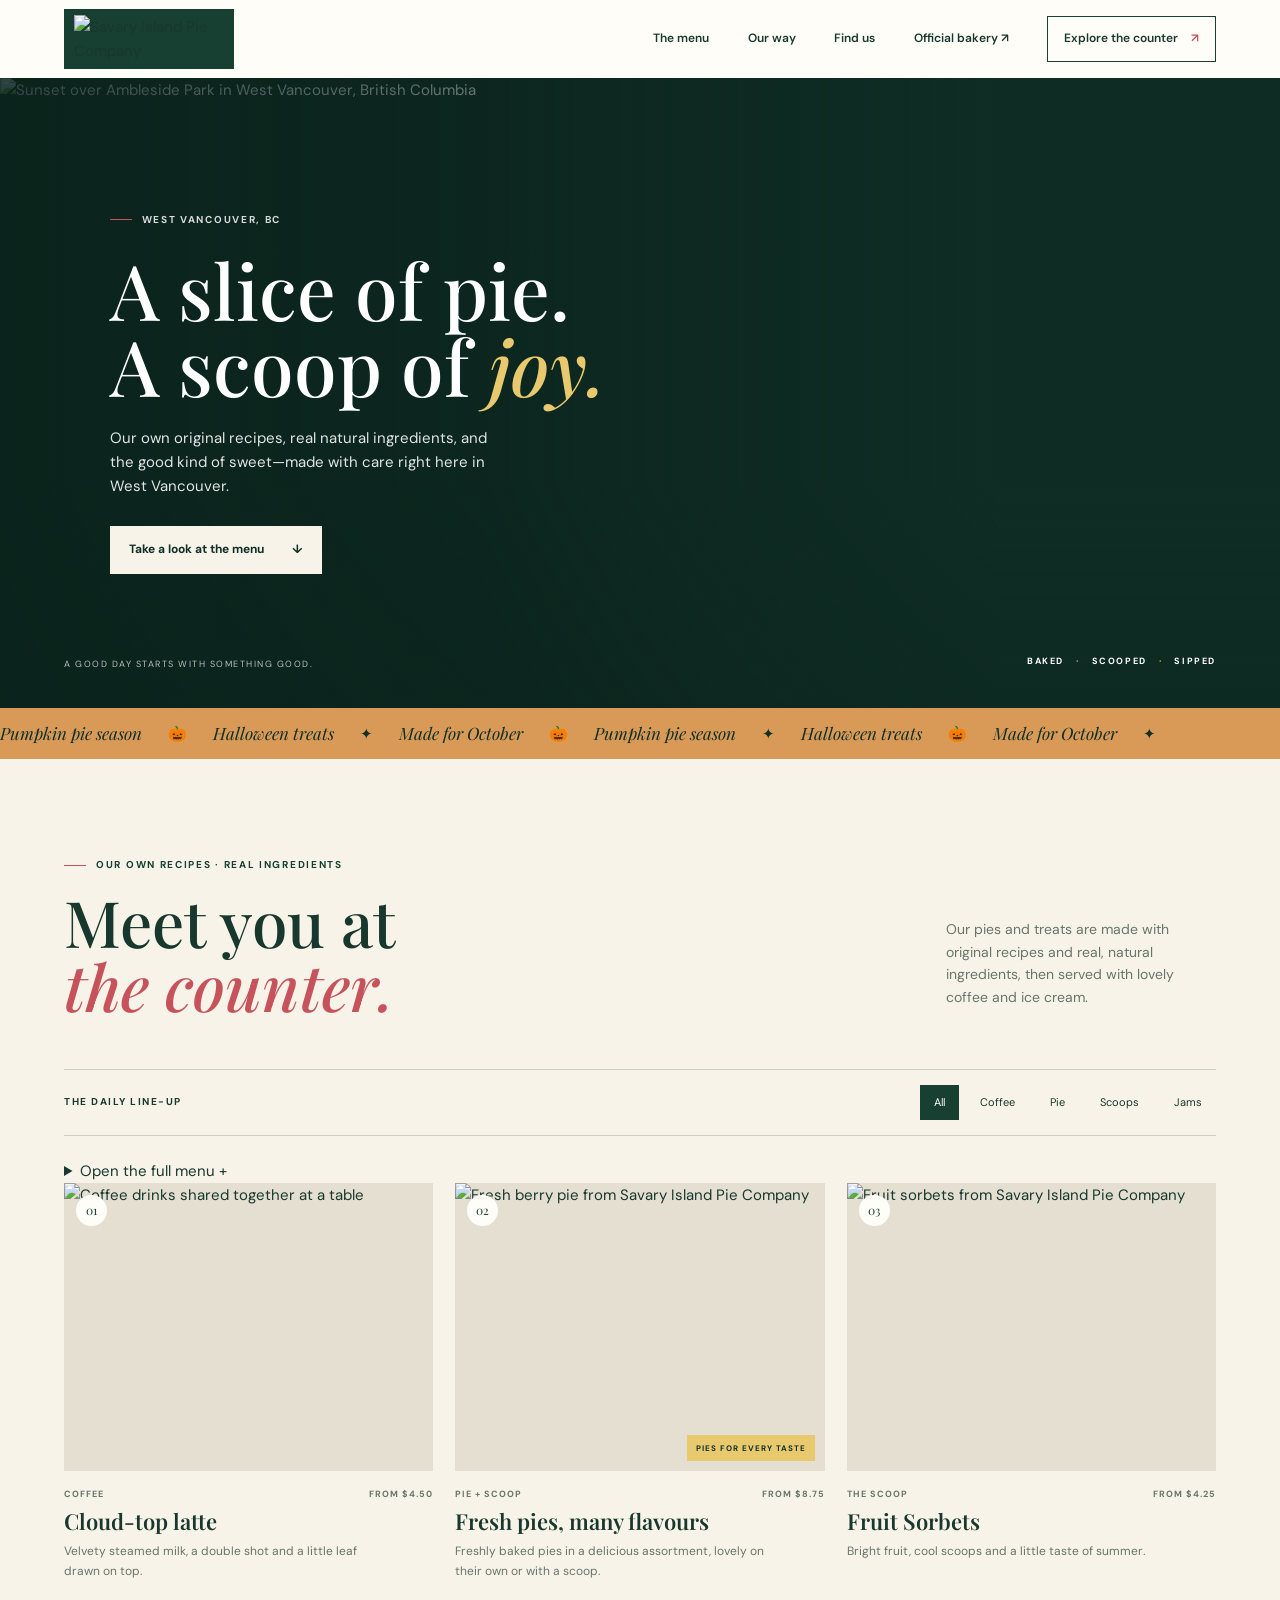
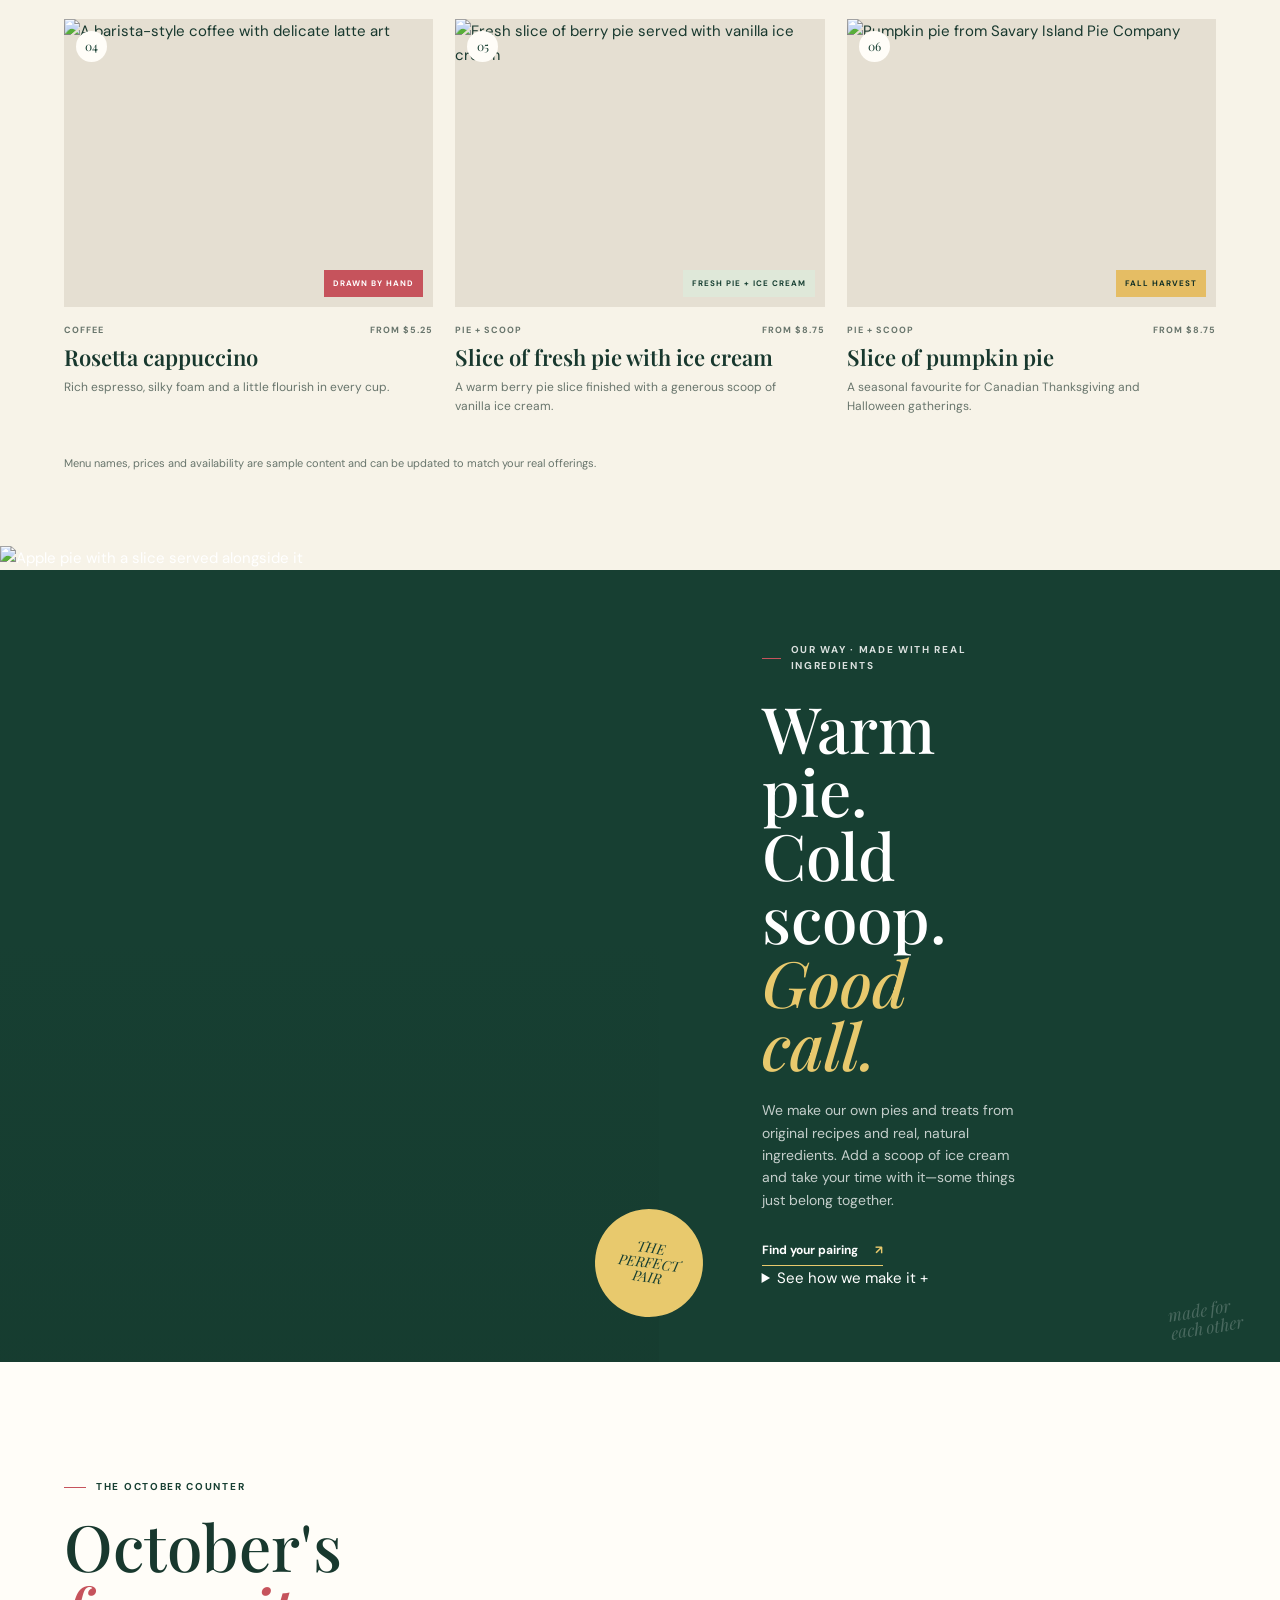
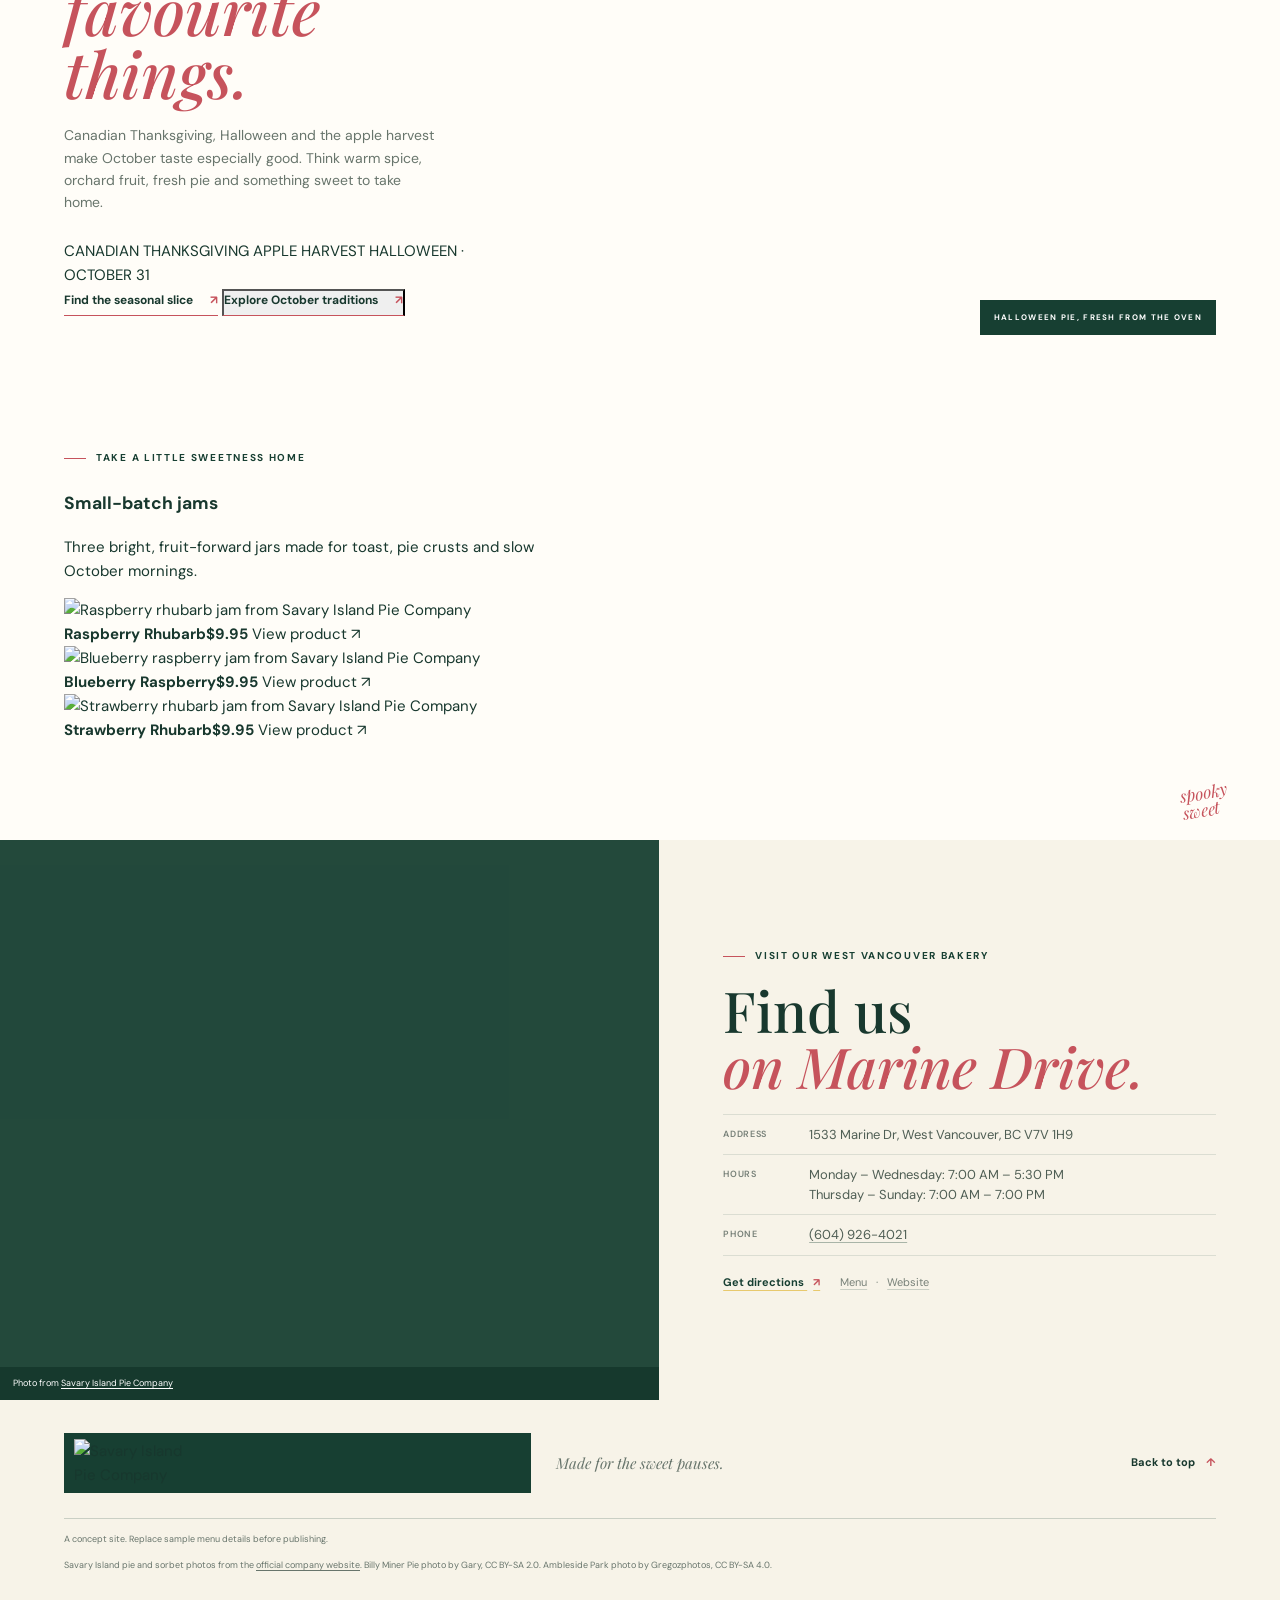
==== commit 06b2d4e1: "Update index.html" ====
--- a/index.html
+++ b/index.html
@@ -3,7 +3,7 @@
   <head>
     <meta charset="utf-8">
     <meta name="viewport" content="width=device-width, initial-scale=1">
-    <meta name="theme-color" content="#173f32">
+    <meta name="theme-color" content="#2b1d2b">
     <meta name="description" content="A neighbourhood pie, coffee and ice cream counter in West Vancouver. Find your little afternoon treat.">
     <title>Savary Island | Pie, coffee & a little joy</title>
     <link rel="preconnect" href="https://fonts.googleapis.com">
@@ -45,8 +45,8 @@
         <p class="hero__caption">A GOOD DAY STARTS WITH SOMETHING GOOD.</p>
       </section>
 
-      <div class="ticker ticker--harvest" aria-label="Pumpkin pie, Canadian Thanksgiving and Halloween">
-        <div class="ticker__track"><span>Pumpkin pie season</span><i aria-hidden="true">🎃</i><span>Canadian Thanksgiving</span><i aria-hidden="true">✳</i><span>Halloween treats</span><i aria-hidden="true">🎃</i><span>Pumpkin pie season</span><i aria-hidden="true">✳</i><span>Canadian Thanksgiving</span><i aria-hidden="true">🎃</i><span>Halloween treats</span><i aria-hidden="true">✳</i></div>
+      <div class="ticker ticker--harvest" aria-label="Pumpkin pie and Halloween treats">
+        <div class="ticker__track"><span>Pumpkin pie season</span><i aria-hidden="true">🎃</i><span>Halloween treats</span><i aria-hidden="true">✦</i><span>Made for October</span><i aria-hidden="true">🎃</i><span>Pumpkin pie season</span><i aria-hidden="true">✦</i><span>Halloween treats</span><i aria-hidden="true">🎃</i><span>Made for October</span><i aria-hidden="true">✦</i></div>
       </div>
 
       <section class="menu-section section-pad" id="menu" aria-labelledby="menu-title">
@@ -65,14 +65,83 @@
             <button class="filter-button" type="button" data-filter="coffee" aria-pressed="false">Coffee</button>
             <button class="filter-button" type="button" data-filter="pie" aria-pressed="false">Pie</button>
             <button class="filter-button" type="button" data-filter="scoop" aria-pressed="false">Scoops</button>
+            <button class="filter-button" type="button" data-filter="jam" aria-pressed="false">Jams</button>
           </div>
         </div>
         <p class="sr-only" id="filter-status" aria-live="polite"></p>
+
+        <details class="menu-drawer">
+          <summary class="menu-drawer__button">Open the full menu <span aria-hidden="true">+</span></summary>
+          <section class="menu-board" aria-labelledby="menu-board-title">
+          <div class="menu-board__heading">
+            <p class="eyebrow"><span></span> SCOOPS, CONES &amp; SWEET THINGS</p>
+            <h3 id="menu-board-title">The menu</h3>
+          </div>
+          <div class="menu-board__grid">
+            <div class="menu-board__column">
+              <section class="menu-board__group">
+                <h4>Ice Cream</h4>
+                <p class="menu-board__note">Made with just 4 wholesome ingredients and no gums.</p>
+                <ul>
+                  <li>Apple Pie Salted Caramel</li>
+                  <li>Dulce de Leche</li>
+                  <li>Akbar Mashti</li>
+                  <li>Cappuccino</li>
+                  <li>Vanilla</li>
+                  <li>Chocolate</li>
+                  <li>Strawberry</li>
+                  <li>Pecan Brownie &amp; Cream</li>
+                  <li>Blackberry</li>
+                  <li>Blueberry</li>
+                  <li>Strawberry Rhubarb</li>
+                </ul>
+              </section>
+              <section class="menu-board__group">
+                <h4>Sorbet <span>(Vegan)</span></h4>
+                <p class="menu-board__note">Made with only 2 pure ingredients and no gums.</p>
+                <ul>
+                  <li>Lemon</li>
+                  <li>Raspberry</li>
+                  <li>Ginger</li>
+                  <li>Mango</li>
+                </ul>
+              </section>
+            </div>
+            <div class="menu-board__column">
+              <section class="menu-board__group">
+                <h4>Waffle Cones</h4>
+                <ul class="menu-board__prices">
+                  <li><span>1 Scoop</span><strong>$7.50</strong></li>
+                  <li><span>2 Scoops</span><strong>$9</strong></li>
+                  <li><span>Kids Cone</span><strong>$5</strong></li>
+                  <li><span>1 Cone</span><strong>$2.75</strong></li>
+                </ul>
+              </section>
+              <section class="menu-board__group">
+                <h4>Cups</h4>
+                <ul class="menu-board__prices">
+                  <li><span>1 Scoop</span><strong>$7.50</strong></li>
+                  <li><span>2 Scoops</span><strong>$9</strong></li>
+                  <li><span>Kids Cup</span><strong>$5</strong></li>
+                </ul>
+              </section>
+              <section class="menu-board__group menu-board__group--short">
+                <h4>Sundaes</h4>
+                <ul class="menu-board__prices"><li><span>Classic sundae</span><strong>$12</strong></li></ul>
+              </section>
+              <section class="menu-board__group menu-board__group--short">
+                <h4>Shakes</h4>
+                <ul class="menu-board__prices"><li><span>Made to order</span><strong>$10.75</strong></li></ul>
+              </section>
+            </div>
+          </div>
+          </section>
+        </details>
 
         <div class="product-grid">
           <article class="product reveal" data-category="coffee">
             <div class="product__image-wrap">
-              <img src="https://images.unsplash.com/photo-1495474472287-4d71bcdd2085?auto=format&fit=crop&w=900&q=85" alt="Freshly poured coffee served in a ceramic cup" loading="lazy">
+              <img src="https://i.imgur.com/DrF2nb4h.jpg" alt="Coffee drinks shared together at a table" loading="lazy">
               <span class="product__index">01</span>
             </div>
             <div class="product__meta"><span>COFFEE</span><span>FROM $4.50</span></div>
@@ -82,13 +151,13 @@
 
           <article class="product reveal" data-category="pie">
             <div class="product__image-wrap">
-              <img src="https://savaryislandpiecompany.ca/cdn/shop/products/Apple-Pie-Savary-Island-Pie-Company-26624592281818.jpg?v=1772453857&width=1000" alt="Apple pie from Savary Island Pie Company" loading="lazy">
+              <img src="https://savaryislandpiecompany.ca/cdn/shop/products/Lemon-Buttermilk-Berries-1.jpg?v=1637698362&width=1200" alt="Fresh berry pie from Savary Island Pie Company" loading="lazy">
               <span class="product__index">02</span>
-              <span class="product__flag">A LITTLE WARM, PLEASE</span>
+              <span class="product__flag">PIES FOR EVERY TASTE</span>
             </div>
             <div class="product__meta"><span>PIE + SCOOP</span><span>FROM $8.75</span></div>
-            <h3>Apple Pie</h3>
-            <p>A classic Savary fruit pie, lovely on its own or with a scoop.</p>
+            <h3>Fresh pies, many flavours</h3>
+            <p>Freshly baked pies in a delicious assortment, lovely on their own or with a scoop.</p>
           </article>
 
           <article class="product reveal" data-category="scoop">
@@ -114,32 +183,33 @@
 
           <article class="product reveal" data-category="pie">
             <div class="product__image-wrap">
-              <img src="https://savaryislandpiecompany.ca/cdn/shop/products/Raspberry-Rhubarb_6f5a2948-5ad4-49b4-a40e-0bcd98c610a0.jpg?v=1637698362&width=1000" alt="Raspberry rhubarb pie from Savary Island Pie Company" loading="lazy">
+              <img src="https://i.imgur.com/cKCpkGsh.jpg" alt="Fresh slice of berry pie served with vanilla ice cream" loading="lazy">
               <span class="product__index">05</span>
-              <span class="product__flag product__flag--spring">SPRING BERRIES</span>
+              <span class="product__flag product__flag--spring">FRESH PIE + ICE CREAM</span>
             </div>
             <div class="product__meta"><span>PIE + SCOOP</span><span>FROM $8.75</span></div>
-            <h3>Raspberry Rhubarb Pie</h3>
-            <p>Tart rhubarb and ripe raspberry in a classic fruit pie.</p>
-          </article>
-
-          <article class="product reveal" data-category="pie">
+            <h3>Slice of fresh pie with ice cream</h3>
+            <p>A warm berry pie slice finished with a generous scoop of vanilla ice cream.</p>
+          </article>
+
+          <article class="product product--seasonal reveal" data-category="pie">
             <div class="product__image-wrap">
               <img src="https://savaryislandpiecompany.ca/cdn/shop/products/Pumpkin-Pie-Savary-Island-Pie-Company.jpg?v=1755632659&width=1200" alt="Pumpkin pie from Savary Island Pie Company" loading="lazy">
               <span class="product__index">06</span>
               <span class="product__flag product__flag--autumn">FALL HARVEST</span>
             </div>
             <div class="product__meta"><span>PIE + SCOOP</span><span>FROM $8.75</span></div>
-            <h3>Pumpkin Pie</h3>
+            <h3>Slice of pumpkin pie</h3>
             <p>A seasonal favourite for Canadian Thanksgiving and Halloween gatherings.</p>
           </article>
+
         </div>
         <p class="menu-note">Menu names, prices and availability are sample content and can be updated to match your real offerings.</p>
       </section>
 
       <section class="pairing" id="our-way" aria-labelledby="pairing-title">
         <div class="pairing__image">
-          <img src="https://i.imgur.com/dv07Gz8h.jpg" alt="A slice of pie served with ice cream and chocolate sauce" loading="lazy">
+          <img src="https://savaryislandpiecompany.ca/cdn/shop/products/Apple-Pie-Savary-Island-Pie-Company-26624592281818.jpg?v=1772453857&width=2400" alt="Apple pie with a slice served alongside it" loading="lazy">
           <span class="pairing__seal">THE<br>PERFECT<br>PAIR</span>
         </div>
         <div class="pairing__content reveal">
@@ -147,22 +217,77 @@
           <h2 id="pairing-title">Warm pie.<br>Cold scoop.<br><em>Good call.</em></h2>
           <p>We make our own pies and treats from original recipes and real, natural ingredients. Add a scoop of ice cream and take your time with it—some things just belong together.</p>
           <a class="text-link text-link--light" href="#menu">Find your pairing <span aria-hidden="true">↗</span></a>
+          <details class="way-details">
+            <summary>See how we make it <span aria-hidden="true">+</span></summary>
+            <div class="way-details__panel">
+              <p class="way-details__lead">Our ice cream starts with real ingredients and a team who knows how to make every scoop count.</p>
+              <div class="way-details__steps">
+                <figure>
+                  <img src="https://images.unsplash.com/photo-1550583724-b2692b85b150?auto=format&fit=crop&w=600&q=85" alt="Fresh cream and milk ready for ice cream making" loading="lazy">
+                  <figcaption><strong>01</strong> Real cream</figcaption>
+                </figure>
+                <figure>
+                  <img src="https://images.unsplash.com/photo-1574323347407-f5e1ad6d020b?auto=format&fit=crop&w=600&q=85" alt="Organic sugar prepared as an ice cream ingredient" loading="lazy">
+                  <figcaption><strong>02</strong> Organic sugar</figcaption>
+                </figure>
+                <figure>
+                  <img src="https://images.unsplash.com/photo-1628088062854-d1870b4553da?auto=format&fit=crop&w=600&q=85" alt="Dry milk and dairy ingredients for a creamy base" loading="lazy">
+                  <figcaption><strong>03</strong> Dry milk</figcaption>
+                </figure>
+                <figure>
+                  <img src="https://images.unsplash.com/photo-1619566636858-adf3ef46400b?auto=format&fit=crop&w=600&q=85" alt="Fresh colourful fruit for natural ice cream flavours" loading="lazy">
+                  <figcaption><strong>04</strong> Real fruit</figcaption>
+                </figure>
+              </div>
+              <p>Our large professional team mixes, churns and tastes every batch by hand. Real cream, organic sugar, dry milk and fresh fruit come together slowly, so every scoop feels rich, honest and full of flavour.</p>
+            </div>
+          </details>
         </div>
         <div class="pairing__scribble" aria-hidden="true">made for<br>each other</div>
       </section>
 
       <section class="coffee-section section-pad" aria-labelledby="coffee-title">
         <div class="coffee-section__copy reveal">
-          <p class="eyebrow"><span></span> PAUSE, SIP, REPEAT</p>
-          <h2 id="coffee-title">Coffee with<br>a <em>little flourish.</em></h2>
-          <p>From a first-thing flat white to an afternoon latte, every cup deserves a bit of care. And a bit of art.</p>
-          <a class="text-link" href="#menu">See the coffee menu <span aria-hidden="true">↗</span></a>
+          <p class="eyebrow"><span></span> THE OCTOBER COUNTER</p>
+          <h2 id="coffee-title">October's<br><em>favourite things.</em></h2>
+          <p>Canadian Thanksgiving, Halloween and the apple harvest make October taste especially good. Think warm spice, orchard fruit, fresh pie and something sweet to take home.</p>
+          <div class="season-notes" aria-label="October seasonal highlights">
+            <span>CANADIAN THANKSGIVING</span>
+            <span>APPLE HARVEST</span>
+            <span>HALLOWEEN · OCTOBER 31</span>
+          </div>
+          <a class="text-link" href="#menu">Find the seasonal slice <span aria-hidden="true">↗</span></a>
+          <button class="text-link season-guide__trigger" id="season-guide-trigger" type="button">Explore October traditions <span aria-hidden="true">↗</span></button>
         </div>
         <figure class="coffee-section__photo reveal">
-          <img src="https://images.unsplash.com/photo-1495474472287-4d71bcdd2085?auto=format&fit=crop&w=1300&q=88" alt="A warm cup of coffee ready for a quiet break" loading="lazy">
-          <figcaption>YOUR USUAL, OR SOMETHING NEW?</figcaption>
+          <img src="https://savaryislandpiecompany.ca/cdn/shop/products/Pumpkin-Pie-Savary-Island-Pie-Company.jpg?v=1755632659&width=1600" alt="Pumpkin pie ready for a Halloween gathering" loading="lazy">
+          <figcaption>HALLOWEEN PIE, FRESH FROM THE OVEN</figcaption>
         </figure>
-        <span class="coffee-section__doodle" aria-hidden="true">a little<br>lift</span>
+        <div class="jam-shelf" id="jam-shelf" aria-labelledby="jam-shelf-title">
+          <div class="jam-shelf__heading">
+            <p class="eyebrow"><span></span> TAKE A LITTLE SWEETNESS HOME</p>
+            <h3 id="jam-shelf-title">Small-batch jams</h3>
+            <p>Three bright, fruit-forward jars made for toast, pie crusts and slow October mornings.</p>
+          </div>
+          <div class="jam-grid">
+            <a class="jam-card" href="https://savaryislandpiecompany.ca/products/raspberry-rhubarb-jam" target="_blank" rel="noopener noreferrer">
+              <img src="https://savaryislandpiecompany.ca/cdn/shop/products/Raspberry-Rhubarb-Jam-Savary-Island-Pie-Company-28699231256794.jpg?v=1772453841&width=1200" alt="Raspberry rhubarb jam from Savary Island Pie Company" loading="lazy">
+              <span class="jam-card__meta"><strong>Raspberry Rhubarb</strong><b>$9.95</b></span>
+              <span class="jam-card__link">View product <span aria-hidden="true">↗</span></span>
+            </a>
+            <a class="jam-card" href="https://savaryislandpiecompany.ca/products/blueberry-raspberry-jam" target="_blank" rel="noopener noreferrer">
+              <img src="https://savaryislandpiecompany.ca/cdn/shop/products/Blueberry-Raspberry-Jam-Savary-Island-Pie-Company-26925021790426.jpg?v=1772453851&width=1200" alt="Blueberry raspberry jam from Savary Island Pie Company" loading="lazy">
+              <span class="jam-card__meta"><strong>Blueberry Raspberry</strong><b>$9.95</b></span>
+              <span class="jam-card__link">View product <span aria-hidden="true">↗</span></span>
+            </a>
+            <a class="jam-card" href="https://savaryislandpiecompany.ca/products/strawberry-rhubarb-jam" target="_blank" rel="noopener noreferrer">
+              <img src="https://savaryislandpiecompany.ca/cdn/shop/products/Strawberry-Rhubarb-Jam-Savary-Island-Pie-Company-28699238269146.jpg?v=1772453836&width=1200" alt="Strawberry rhubarb jam from Savary Island Pie Company" loading="lazy">
+              <span class="jam-card__meta"><strong>Strawberry Rhubarb</strong><b>$9.95</b></span>
+              <span class="jam-card__link">View product <span aria-hidden="true">↗</span></span>
+            </a>
+          </div>
+        </div>
+        <span class="coffee-section__doodle" aria-hidden="true">spooky<br>sweet</span>
       </section>
 
       <section class="visit-section" id="visit" aria-labelledby="visit-title">
@@ -180,7 +305,7 @@
             </div>
             <div class="visit-details__row">
               <dt>Hours</dt>
-              <dd>Open · closes at 5:30 PM</dd>
+              <dd>Monday – Wednesday: 7:00 AM – 5:30 PM<br>Thursday – Sunday: 7:00 AM – 7:00 PM</dd>
             </div>
             <div class="visit-details__row">
               <dt>Phone</dt>
@@ -194,6 +319,50 @@
         </div>
       </section>
     </main>
+
+    <div class="recipe-modal" id="recipe-modal" hidden>
+      <div class="recipe-modal__backdrop" data-modal-close></div>
+      <article class="recipe-modal__dialog" role="dialog" aria-modal="true" aria-labelledby="recipe-modal-title">
+        <button class="recipe-modal__close" type="button" data-modal-close aria-label="Close recipe">×</button>
+        <div class="recipe-modal__image-wrap">
+          <img class="recipe-modal__image" src="" alt="">
+        </div>
+        <div class="recipe-modal__content">
+          <p class="eyebrow"><span></span> FROM THE COUNTER</p>
+          <h2 id="recipe-modal-title"></h2>
+          <p class="recipe-modal__intro"></p>
+          <h3>Recipe notes</h3>
+          <p class="recipe-modal__recipe"></p>
+          <a class="recipe-modal__source" href="https://savaryislandpiecompany.ca/products/pumpkin-pie" target="_blank" rel="noopener noreferrer">View original product <span aria-hidden="true">↗</span></a>
+        </div>
+      </article>
+    </div>
+
+    <div class="season-guide" id="season-guide" hidden>
+      <div class="season-guide__backdrop" data-season-close></div>
+      <article class="season-guide__dialog" role="dialog" aria-modal="true" aria-labelledby="season-guide-title">
+        <button class="season-guide__close" type="button" data-season-close aria-label="Close October guide">×</button>
+        <div class="season-guide__intro">
+          <p class="eyebrow"><span></span> A LITTLE OCTOBER GUIDE</p>
+          <h2 id="season-guide-title">What to choose<br><em>this season.</em></h2>
+          <p>October in Canada is made for gathering, sharing and bringing home something warm, fruity or just a little spooky.</p>
+        </div>
+        <div class="season-guide__list">
+          <article class="season-guide__item">
+            <img src="https://savaryislandpiecompany.ca/cdn/shop/products/Pumpkin-Pie-Savary-Island-Pie-Company.jpg?v=1755632659&width=1000" alt="Pumpkin pie for Canadian Thanksgiving" loading="lazy">
+            <div><p class="season-guide__date">OCTOBER · CANADIAN THANKSGIVING</p><h3>Gather around the table</h3><p>A time for gratitude, family and a generous dessert. Choose a slice of pumpkin pie with a scoop of ice cream.</p><strong>Best pick: Pumpkin pie + scoop</strong></div>
+          </article>
+          <article class="season-guide__item">
+            <img src="https://savaryislandpiecompany.ca/cdn/shop/products/Apple-Pie-Savary-Island-Pie-Company-26624592281818.jpg?v=1772453857&width=1000" alt="Apple pie for the autumn harvest" loading="lazy">
+            <div><p class="season-guide__date">OCTOBER · APPLE HARVEST</p><h3>Celebrate the orchard</h3><p>Apple harvest is the season’s sweetest tradition: crisp fruit, warm pastry and jars of bright jam to take home.</p><strong>Best pick: Apple pie + jam</strong></div>
+          </article>
+          <article class="season-guide__item">
+            <img src="https://savaryislandpiecompany.ca/cdn/shop/products/Blueberry-Raspberry-Jam-Savary-Island-Pie-Company-26925021790426.jpg?v=1772453851&width=1000" alt="Berry jam for Halloween treats" loading="lazy">
+            <div><p class="season-guide__date">OCTOBER 31 · HALLOWEEN</p><h3>Keep it sweet and a little spooky</h3><p>For costumes, doorstep treats and late-night movie snacks, choose something colourful, fruity and easy to share.</p><strong>Best pick: Berry jam + fresh pie slice</strong></div>
+          </article>
+        </div>
+      </article>
+    </div>
 
     <footer class="site-footer">
       <a class="wordmark wordmark--footer" href="#top" aria-label="Savary Island, back to top">
--- a/styles.css
+++ b/styles.css
@@ -25,12 +25,9 @@
 .skip-link { position: fixed; z-index: 20; top: 8px; left: 8px; padding: 10px 14px; transform: translateY(-150%); color: white; background: var(--pine); }
 .skip-link:focus { transform: translateY(0); }
 .site-header { position: relative; z-index: 10; display: flex; min-height: 78px; align-items: center; justify-content: space-between; gap: 28px; padding: 0 max(5vw, calc((100vw - var(--content)) / 2)); background: var(--paper); }
-.wordmark { display: inline-flex; align-items: center; gap: 11px; flex: 0 0 auto; }
-.wordmark__seal { display: grid; width: 38px; aspect-ratio: 1; place-items: center; border: 1px solid var(--pine); border-radius: 50%; font-family: var(--serif); font-size: 13px; }
-.wordmark__seal span { color: var(--berry); }
-.wordmark__text { display: flex; flex-direction: column; font-family: var(--serif); font-size: 19px; font-weight: 600; line-height: 1.05; }
-.wordmark__text i { color: var(--berry); font-style: normal; }
-.wordmark__text small { margin-top: 5px; font-family: var(--sans); font-size: 8px; font-weight: 600; letter-spacing: 1.4px; }
+.wordmark { display: inline-flex; align-items: center; flex: 0 0 auto; padding: 6px 10px; background: var(--pine); }
+.wordmark__logo { display: block; width: 150px; height: auto; object-fit: contain; }
+.wordmark--footer .wordmark__logo { width: 132px; }
 .site-nav { display: flex; align-items: center; gap: clamp(22px, 3vw, 48px); font-size: 12px; font-weight: 600; }
 .site-nav > a:not(.nav-cta) { padding: 10px 0; transition: color 160ms ease; }
 .site-nav > a:not(.nav-cta):hover { color: var(--berry); }
@@ -58,9 +55,11 @@
 .hero__note b { color: var(--butter); }
 .hero__caption { position: absolute; bottom: 37px; left: max(5vw, calc((100vw - var(--content)) / 2)); margin: 0; color: rgba(255, 255, 255, 0.7); font-size: 9px; letter-spacing: 1.5px; }
 .ticker { overflow: hidden; color: var(--pine); background: var(--butter); }
+.ticker--harvest { color: var(--pine-dark); background: #d99a58; }
 .ticker__track { display: flex; width: max-content; align-items: center; gap: 26px; padding: 12px 0; animation: ticker-scroll 36s linear infinite; }
 .ticker__track span { font-family: var(--serif); font-size: 17px; font-style: italic; }
 .ticker__track i { color: var(--berry); font-size: 13px; font-style: normal; }
+.ticker--harvest .ticker__track i { color: var(--pine-dark); font-size: 15px; }
 
 .section-pad { padding: 98px max(5vw, calc((100vw - var(--content)) / 2)); }
 .menu-section { background: var(--cream); }
@@ -84,6 +83,8 @@
 .product__index { position: absolute; top: 12px; left: 12px; display: grid; width: 31px; aspect-ratio: 1; place-items: center; border-radius: 50%; color: var(--pine); background: var(--paper); font-family: var(--serif); font-size: 12px; }
 .product__flag { position: absolute; right: 10px; bottom: 10px; padding: 7px 9px; color: var(--pine-dark); background: var(--butter); font-size: 8px; font-weight: 700; letter-spacing: 1px; }
 .product__flag--berry { color: white; background: var(--berry); }
+.product__flag--spring { color: var(--pine); background: #dfe8d9; }
+.product__flag--autumn { color: var(--pine-dark); background: #e5bd64; }
 .product__meta { display: flex; justify-content: space-between; gap: 12px; margin: 16px 0 6px; color: var(--muted); font-size: 9px; font-weight: 700; letter-spacing: 1px; }
 .product h3 { margin: 0; font-family: var(--serif); font-size: 22px; font-weight: 600; line-height: 1.25; }
 .product > p { max-width: 330px; margin: 7px 0 0; color: var(--muted); font-size: 12px; line-height: 1.6; }
@@ -109,38 +110,49 @@
 .coffee-section__copy { max-width: 420px; }
 .coffee-section__copy .eyebrow { margin-bottom: 19px; }
 .coffee-section__copy > p:not(.eyebrow) { max-width: 370px; margin: 20px 0 25px; color: var(--muted); font-size: 14px; }
-.coffee-section__photo { position: relative; height: auto; aspect-ratio: 1.18; margin: 0; }
+.coffee-section__photo { position: relative; height: auto; aspect-ratio: 1.18; margin: 0; overflow: hidden; }
 .coffee-section__photo img { position: absolute; inset: 0; }
 .coffee-section__photo figcaption { position: absolute; right: 0; bottom: 0; padding: 11px 14px; color: white; background: var(--pine); font-size: 8px; font-weight: 700; letter-spacing: 1.3px; }
 .coffee-section__doodle { position: absolute; right: 4vw; bottom: 22px; color: var(--berry); font-family: var(--serif); font-size: 17px; font-style: italic; line-height: 1; transform: rotate(-10deg); }
 
-.visit-section { position: relative; display: flex; min-height: 390px; align-items: center; overflow: hidden; color: white; background: var(--berry); }
-.visit-section::before, .visit-section::after { position: absolute; top: 50%; width: 470px; aspect-ratio: 1; border: 1px solid rgba(255, 255, 255, 0.15); border-radius: 50%; content: ""; transform: translateY(-50%); }
-.visit-section::before { right: -100px; }
-.visit-section::after { right: -180px; width: 630px; }
-.visit-section__inner { position: relative; z-index: 1; width: min(var(--content), 100%); margin: auto; padding: 68px 7vw; }
+.visit-section { display: grid; min-height: 560px; grid-template-columns: 1.03fr 0.97fr; align-items: stretch; color: var(--ink); background: var(--cream); }
+.visit-section__photo { position: relative; min-height: 560px; margin: 0; overflow: hidden; background: var(--pine); }
+.visit-section__photo img { position: absolute; z-index: 0; inset: 0; filter: saturate(0.88) brightness(1.02); }
+.visit-section__photo::after { position: absolute; z-index: 1; inset: 0; background: rgba(247, 243, 232, 0.05); content: ""; pointer-events: none; }
+.pairing__image img, .coffee-section__photo img, .visit-section__photo img { top: -24px; height: calc(100% + 48px); }
+.visit-section__photo-credit { position: absolute; z-index: 2; right: 0; bottom: 0; left: 0; padding: 9px 13px; color: white; background: rgba(16, 47, 38, 0.62); font-size: 9px; }
+.visit-section__photo-credit a { text-decoration: underline; text-underline-offset: 2px; }
+.visit-section__inner { align-self: center; width: min(100%, 660px); margin: 0 auto; padding: 56px clamp(34px, 5vw, 75px); }
 .visit-section .eyebrow { margin-bottom: 18px; }
-.visit-section h2 { font-size: clamp(48px, 5.7vw, 75px); }
-.visit-section h2 em { color: var(--butter); }
-.visit-section__inner > p:not(.eyebrow) { margin: 18px 0 23px; color: rgba(255, 255, 255, 0.84); font-size: 14px; }
-.visit-section__side { position: absolute; right: max(5vw, calc((100vw - var(--content)) / 2)); bottom: 36px; display: flex; gap: 10px; color: rgba(255, 255, 255, 0.75); font-size: 8px; font-weight: 700; letter-spacing: 1.3px; }
-
-.site-footer { display: grid; grid-template-columns: 1fr auto 1fr; align-items: center; gap: 25px; padding: 33px max(5vw, calc((100vw - var(--content)) / 2)) 18px; background: var(--cream); }
-.wordmark--footer .wordmark__seal { border-color: var(--pine); }
+.visit-section h2 { font-size: clamp(42px, 4.4vw, 58px); }
+.visit-section h2 em { color: var(--berry); }
+.visit-details { margin: 20px 0 0; border-top: 1px solid rgba(23, 63, 50, 0.12); }
+.visit-details__row { display: grid; grid-template-columns: 72px minmax(0, 1fr); gap: 14px; padding: 10px 0; border-bottom: 1px solid rgba(23, 63, 50, 0.12); }
+.visit-details dt { padding-top: 2px; color: #778078; font-size: 9px; font-weight: 600; letter-spacing: 0.7px; text-transform: uppercase; }
+.visit-details dd { margin: 0; color: #4f5e54; font-size: 13px; line-height: 1.5; }
+.visit-details dd a { text-decoration: underline; text-decoration-color: rgba(23, 63, 50, 0.35); text-underline-offset: 3px; }
+.visit-details dd a:hover { color: var(--berry); }
+.visit-links { display: flex; flex-wrap: wrap; align-items: center; gap: 13px 20px; margin-top: 18px; }
+.visit-links__directions { color: var(--pine); font-size: 11px; font-weight: 700; text-decoration: underline; text-decoration-color: var(--butter); text-underline-offset: 4px; }
+.visit-links__directions span { margin-left: 6px; color: var(--berry); }
+.visit-links__secondary { display: flex; align-items: center; gap: 9px; color: #778078; font-size: 11px; }
+.visit-links__secondary a { text-decoration: underline; text-decoration-color: rgba(23, 63, 50, 0.2); text-underline-offset: 3px; }
+.visit-links__secondary a:hover { color: var(--berry); }
+
+.site-footer { display: grid; grid-template-columns: 1fr auto 1fr; align-items: center; gap: 25px; padding: 33px max(5vw, calc((100vw - var(--content)) / 2)) 28px; background: var(--cream); }
 .site-footer > p { margin: 0; color: var(--muted); font-family: var(--serif); font-size: 15px; font-style: italic; text-align: center; }
 .footer-top { justify-self: end; font-size: 11px; font-weight: 700; }
 .footer-top span { margin-left: 8px; color: var(--berry); }
 .copyright { grid-column: 1 / -1; padding-top: 13px; border-top: 1px solid var(--line); color: var(--muted); font-size: 9px; }
+.photo-credit { grid-column: 1 / -1; margin-top: -13px; color: var(--muted); font-size: 9px; line-height: 1.6; }
+.photo-credit a { text-decoration: underline; text-underline-offset: 2px; }
 .sr-only { position: absolute; width: 1px; height: 1px; padding: 0; margin: -1px; overflow: hidden; clip: rect(0, 0, 0, 0); white-space: nowrap; border: 0; }
-.reveal { opacity: 0; transform: translateY(16px); transition: opacity 650ms ease, transform 650ms ease; }
-.reveal.is-visible { opacity: 1; transform: translateY(0); }
-
 @keyframes rise-in { from { opacity: 0; transform: translateY(16px); } to { opacity: 1; transform: translateY(0); } }
 @keyframes hero-in { from { transform: scale(1.04); } to { transform: scale(1); } }
 @keyframes ticker-scroll { to { transform: translateX(-50%); } }
 
 @media (min-width: 1500px) {
-  .hero__content, .visit-section__inner { padding-left: 0; }
+  .hero__content { padding-left: 0; }
 }
 @media (max-width: 820px) {
   .site-header { min-height: 70px; padding: 0 24px; }
@@ -162,16 +174,18 @@
   .pairing__image { min-height: 480px; }
   .pairing__content { padding: 52px 8vw; }
   .coffee-section { gap: 40px; }
-  .visit-section__inner { padding: 60px 8vw; }
+  .visit-section { grid-template-columns: 1fr; }
+  .visit-section__photo { min-height: 360px; }
+  .visit-section__inner { width: 100%; padding: 48px 8vw 56px; }
   .site-footer { padding-right: 7vw; padding-left: 7vw; }
 }
 @media (max-width: 560px) {
   html { scroll-padding-top: 72px; }
   body { font-size: 14px; }
   .site-header { min-height: 66px; padding: 0 19px; }
-  .wordmark__seal { width: 34px; font-size: 12px; }
-  .wordmark__text { font-size: 17px; }
-  .wordmark__text small { font-size: 7px; }
+  .wordmark { padding: 5px 8px; }
+  .wordmark__logo { width: 126px; }
+  .wordmark--footer .wordmark__logo { width: 126px; }
   .hero { min-height: 560px; height: 66svh; max-height: 680px; align-items: flex-start; }
   .hero__image { object-position: 59% center; }
   .hero__shade { background: linear-gradient(90deg, rgba(10, 34, 27, 0.72), rgba(10, 34, 27, 0.2)), linear-gradient(0deg, rgba(10, 34, 27, 0.42), transparent 65%); }
@@ -202,16 +216,16 @@
   .coffee-section { grid-template-columns: 1fr; gap: 30px; }
   .coffee-section__photo { aspect-ratio: 1.05; }
   .coffee-section__doodle { right: 20px; bottom: 19px; font-size: 14px; }
-  .visit-section { min-height: 370px; }
-  .visit-section__inner { padding: 60px 25px; }
-  .visit-section h2 { font-size: 56px; }
-  .visit-section__side { right: 20px; bottom: 18px; gap: 6px; font-size: 7px; }
-  .site-footer { grid-template-columns: 1fr auto; gap: 16px; padding: 25px 22px 17px; }
+  .visit-section__photo { min-height: 280px; }
+  .visit-section__inner { padding: 42px 24px 48px; }
+  .visit-section h2 { font-size: 48px; }
+  .visit-details__row { grid-template-columns: 72px minmax(0, 1fr); gap: 13px; }
+  .visit-details dd { font-size: 13px; }
+  .site-footer { grid-template-columns: 1fr auto; gap: 16px; padding: 25px 22px 27px; }
   .site-footer > p { grid-column: 1 / -1; grid-row: 2; text-align: left; }
   .footer-top { grid-column: 2; grid-row: 1; }
   .copyright { grid-row: 3; }
 }
 @media (prefers-reduced-motion: reduce) {
   *, *::before, *::after { scroll-behavior: auto !important; animation-duration: 0.01ms !important; animation-iteration-count: 1 !important; transition-duration: 0.01ms !important; }
-  .reveal { opacity: 1; transform: none; }
-}
+}
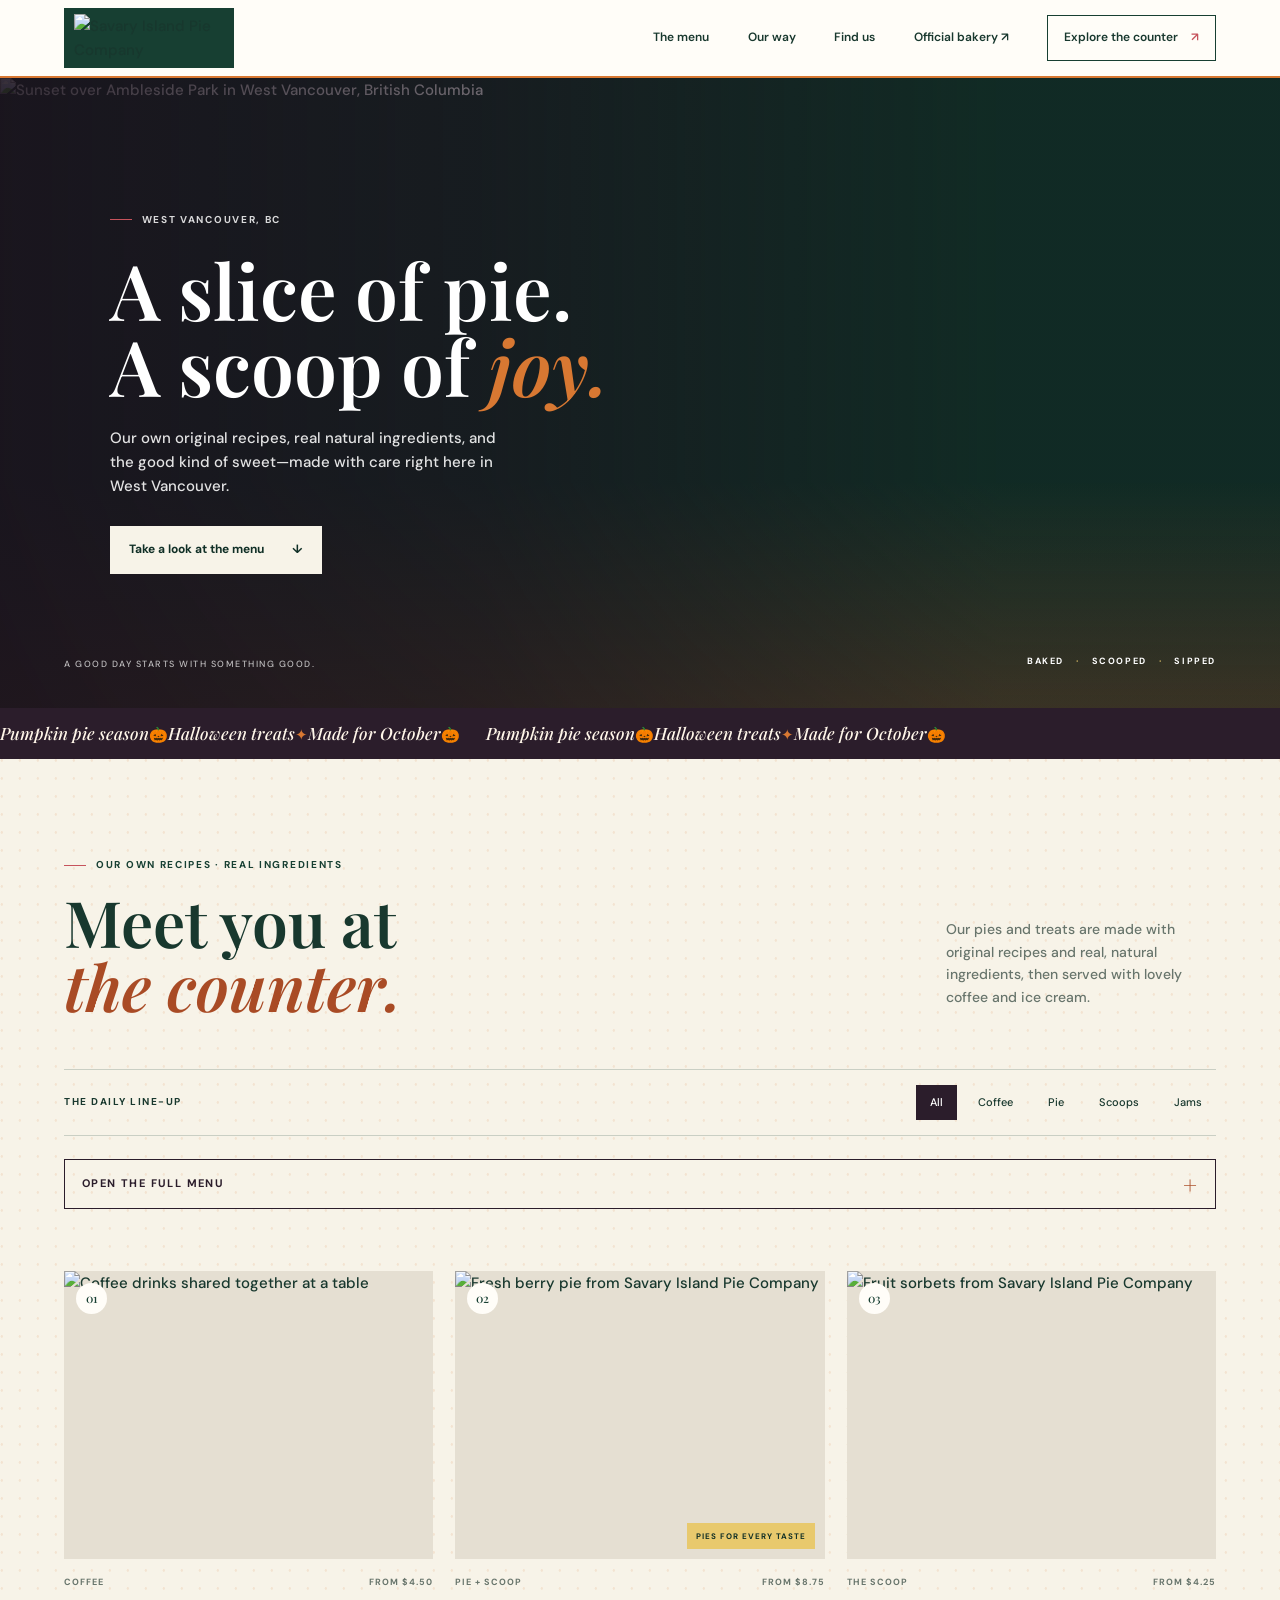
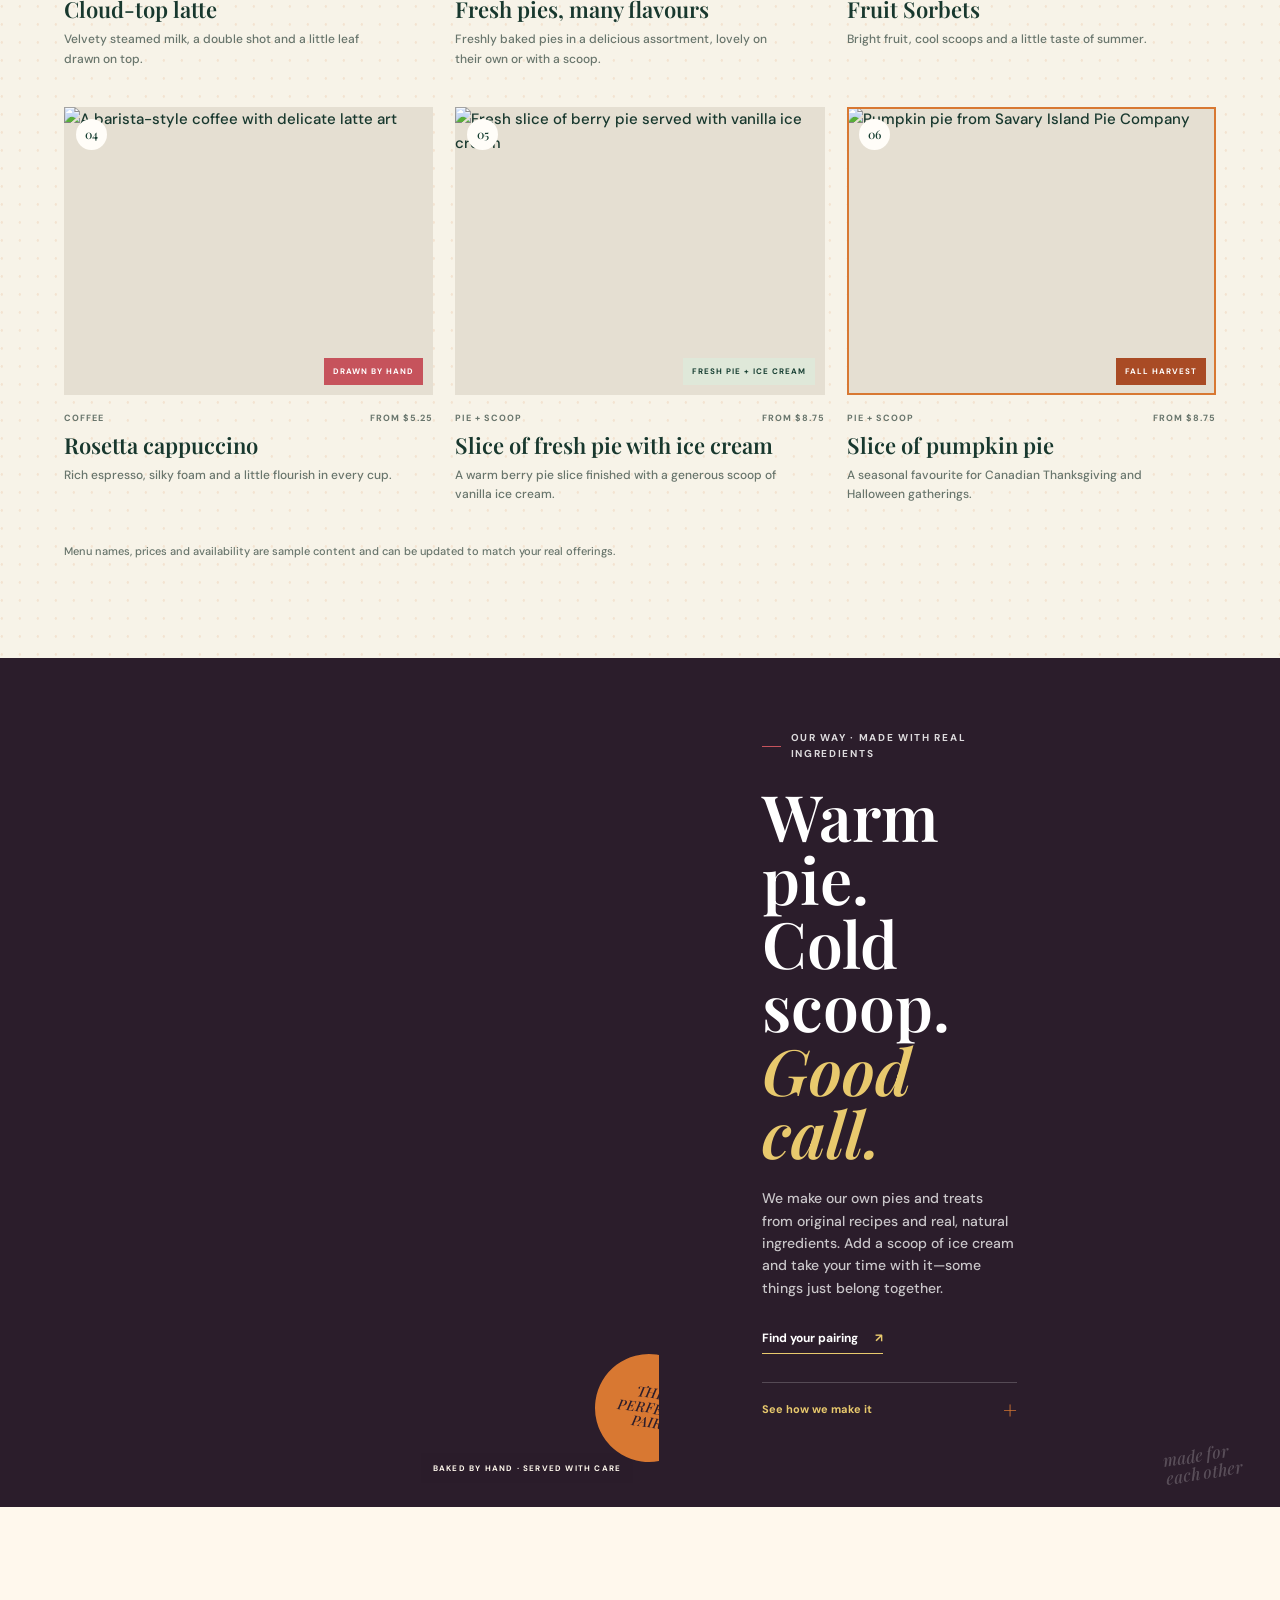
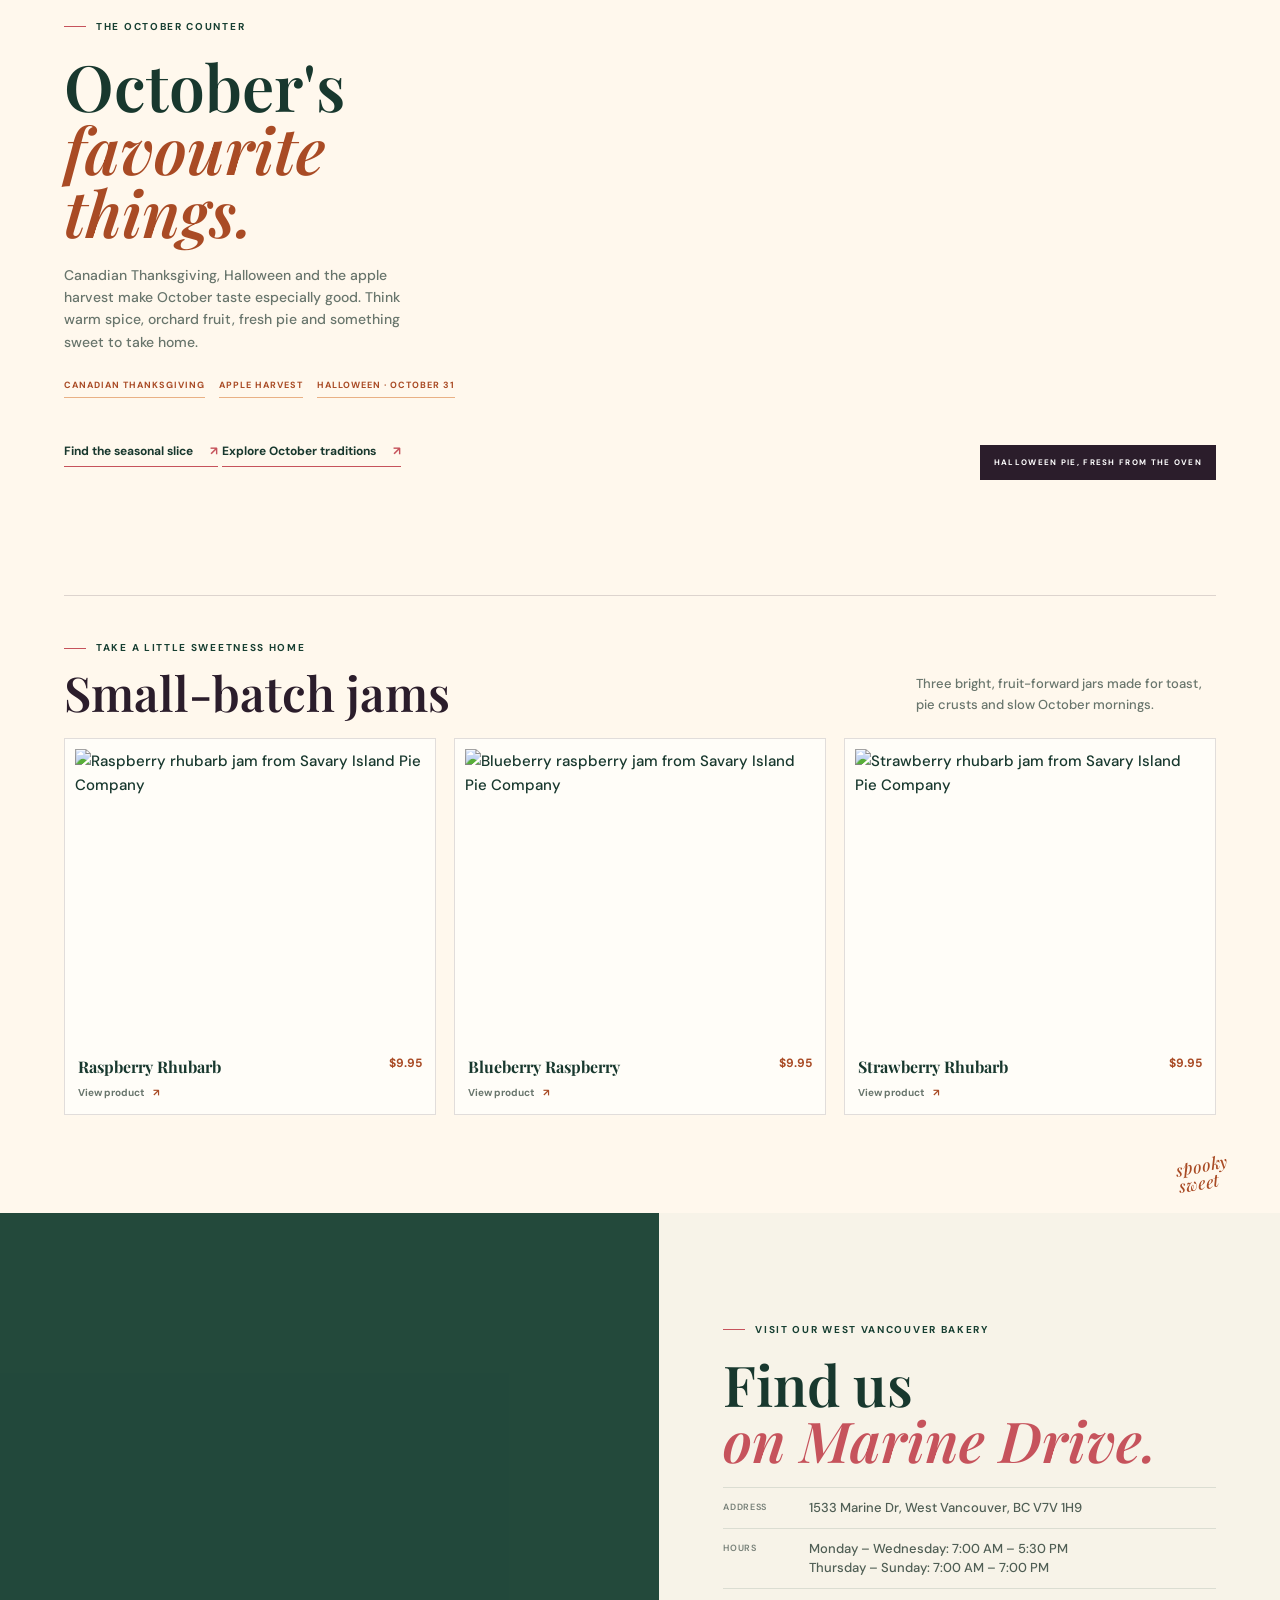
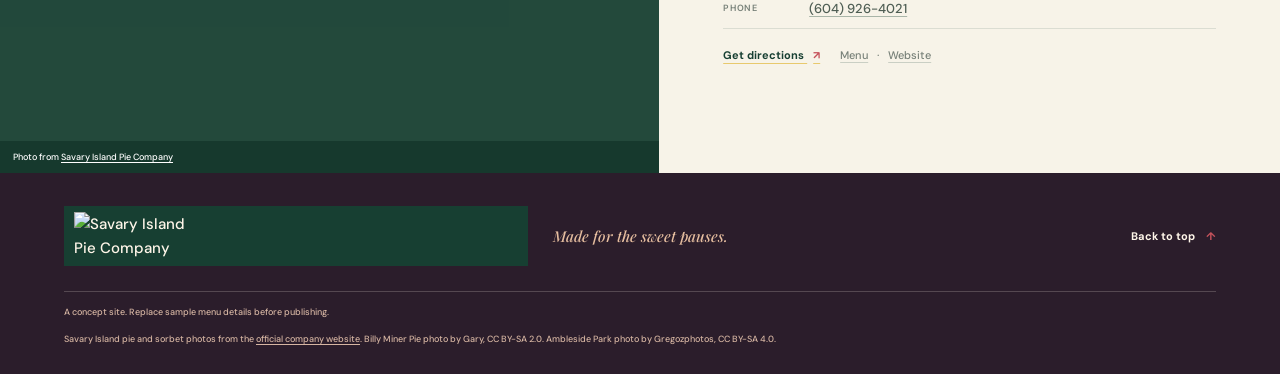
==== commit 0276d40f: "Update index.html" ====
--- a/index.html
+++ b/index.html
@@ -10,6 +10,32 @@
     <link rel="preconnect" href="https://fonts.gstatic.com" crossorigin>
     <link href="https://fonts.googleapis.com/css2?family=DM+Sans:wght@400;500;600;700&family=Playfair+Display:wght@500;600;700&display=swap" rel="stylesheet">
     <link rel="stylesheet" href="styles.css">
+    <style>
+      .pairing:has(.way-details[open]) .pairing__content {
+        width: 100%;
+        max-width: none;
+        padding-right: clamp(24px, 4vw, 56px);
+      }
+      .way-details[open] .way-details__panel {
+        width: calc(100% + clamp(10px, 2.2vw, 28px));
+        margin-left: clamp(10px, 2.2vw, 28px);
+        animation: details-enter 520ms cubic-bezier(.2, .7, .2, 1) both;
+      }
+      @keyframes details-enter {
+        from { opacity: 0; transform: translateX(-24px); }
+        to { opacity: 1; transform: translateX(0); }
+      }
+      @media (max-width: 560px) {
+        .pairing:has(.way-details[open]) .pairing__content {
+          padding-left: clamp(36px, 9vw, 44px);
+          padding-right: clamp(36px, 9vw, 44px);
+        }
+        .way-details[open] .way-details__panel {
+          width: 100%;
+          margin-left: 0;
+        }
+      }
+    </style>
     <script type="module" src="script.js"></script>
   </head>
   <body>
@@ -26,8 +52,8 @@
         <a href="#menu">The menu</a>
         <a href="#our-way">Our way</a>
         <a href="#visit">Find us</a>
-        <a href="https://savaryislandpiecompany.ca/pages/west-vancouver-bakery" target="_blank" rel="noopener noreferrer">Official bakery <span aria-hidden="true">↗</span></a>
-        <a class="nav-cta" href="#menu">Explore the counter <span aria-hidden="true">↗</span></a>
+        <a href="https://savaryislandpiecompany.ca/pages/west-vancouver-bakery" target="_blank" rel="noopener noreferrer">Official bakery <span aria-hidden="true">↗&#xfe0e;</span></a>
+        <a class="nav-cta" href="#menu">Explore the counter <span aria-hidden="true">↗&#xfe0e;</span></a>
       </nav>
     </header>
 
@@ -39,14 +65,17 @@
           <p class="eyebrow eyebrow--light"><span></span> WEST VANCOUVER, BC</p>
           <h1 id="hero-title">A slice of pie.<br>A scoop of <em>joy.</em></h1>
           <p class="hero__copy">Our own original recipes, real natural ingredients, and the good kind of sweet—made with care right here in West Vancouver.</p>
-          <a class="button button--light" href="#menu">Take a look at the menu <span aria-hidden="true">↓</span></a>
+          <a class="button button--light" href="#menu">Take a look at the menu <span aria-hidden="true">↓&#xfe0e;</span></a>
         </div>
         <div class="hero__note" aria-hidden="true"><span>BAKED</span><b>·</b><span>SCOOPED</span><b>·</b><span>SIPPED</span></div>
         <p class="hero__caption">A GOOD DAY STARTS WITH SOMETHING GOOD.</p>
       </section>
 
       <div class="ticker ticker--harvest" aria-label="Pumpkin pie and Halloween treats">
-        <div class="ticker__track"><span>Pumpkin pie season</span><i aria-hidden="true">🎃</i><span>Halloween treats</span><i aria-hidden="true">✦</i><span>Made for October</span><i aria-hidden="true">🎃</i><span>Pumpkin pie season</span><i aria-hidden="true">✦</i><span>Halloween treats</span><i aria-hidden="true">🎃</i><span>Made for October</span><i aria-hidden="true">✦</i></div>
+        <div class="ticker__track">
+          <div class="ticker__group"><span>Pumpkin pie season</span><i aria-hidden="true">🎃</i><span>Halloween treats</span><i aria-hidden="true">✦</i><span>Made for October</span><i aria-hidden="true">🎃</i></div>
+          <div class="ticker__group" aria-hidden="true"><span>Pumpkin pie season</span><i>🎃</i><span>Halloween treats</span><i>✦</i><span>Made for October</span><i>🎃</i></div>
+        </div>
       </div>
 
       <section class="menu-section section-pad" id="menu" aria-labelledby="menu-title">
@@ -216,7 +245,7 @@
           <p class="eyebrow eyebrow--light"><span></span> OUR WAY · MADE WITH REAL INGREDIENTS</p>
           <h2 id="pairing-title">Warm pie.<br>Cold scoop.<br><em>Good call.</em></h2>
           <p>We make our own pies and treats from original recipes and real, natural ingredients. Add a scoop of ice cream and take your time with it—some things just belong together.</p>
-          <a class="text-link text-link--light" href="#menu">Find your pairing <span aria-hidden="true">↗</span></a>
+          <a class="text-link text-link--light" href="#menu">Find your pairing <span aria-hidden="true">↗&#xfe0e;</span></a>
           <details class="way-details">
             <summary>See how we make it <span aria-hidden="true">+</span></summary>
             <div class="way-details__panel">
@@ -256,8 +285,8 @@
             <span>APPLE HARVEST</span>
             <span>HALLOWEEN · OCTOBER 31</span>
           </div>
-          <a class="text-link" href="#menu">Find the seasonal slice <span aria-hidden="true">↗</span></a>
-          <button class="text-link season-guide__trigger" id="season-guide-trigger" type="button">Explore October traditions <span aria-hidden="true">↗</span></button>
+          <a class="text-link" href="#menu">Find the seasonal slice <span aria-hidden="true">↗&#xfe0e;</span></a>
+          <button class="text-link season-guide__trigger" id="season-guide-trigger" type="button">Explore October traditions <span aria-hidden="true">↗&#xfe0e;</span></button>
         </div>
         <figure class="coffee-section__photo reveal">
           <img src="https://savaryislandpiecompany.ca/cdn/shop/products/Pumpkin-Pie-Savary-Island-Pie-Company.jpg?v=1755632659&width=1600" alt="Pumpkin pie ready for a Halloween gathering" loading="lazy">
@@ -273,17 +302,17 @@
             <a class="jam-card" href="https://savaryislandpiecompany.ca/products/raspberry-rhubarb-jam" target="_blank" rel="noopener noreferrer">
               <img src="https://savaryislandpiecompany.ca/cdn/shop/products/Raspberry-Rhubarb-Jam-Savary-Island-Pie-Company-28699231256794.jpg?v=1772453841&width=1200" alt="Raspberry rhubarb jam from Savary Island Pie Company" loading="lazy">
               <span class="jam-card__meta"><strong>Raspberry Rhubarb</strong><b>$9.95</b></span>
-              <span class="jam-card__link">View product <span aria-hidden="true">↗</span></span>
+              <span class="jam-card__link">View product <span aria-hidden="true">↗&#xfe0e;</span></span>
             </a>
             <a class="jam-card" href="https://savaryislandpiecompany.ca/products/blueberry-raspberry-jam" target="_blank" rel="noopener noreferrer">
               <img src="https://savaryislandpiecompany.ca/cdn/shop/products/Blueberry-Raspberry-Jam-Savary-Island-Pie-Company-26925021790426.jpg?v=1772453851&width=1200" alt="Blueberry raspberry jam from Savary Island Pie Company" loading="lazy">
               <span class="jam-card__meta"><strong>Blueberry Raspberry</strong><b>$9.95</b></span>
-              <span class="jam-card__link">View product <span aria-hidden="true">↗</span></span>
+              <span class="jam-card__link">View product <span aria-hidden="true">↗&#xfe0e;</span></span>
             </a>
             <a class="jam-card" href="https://savaryislandpiecompany.ca/products/strawberry-rhubarb-jam" target="_blank" rel="noopener noreferrer">
               <img src="https://savaryislandpiecompany.ca/cdn/shop/products/Strawberry-Rhubarb-Jam-Savary-Island-Pie-Company-28699238269146.jpg?v=1772453836&width=1200" alt="Strawberry rhubarb jam from Savary Island Pie Company" loading="lazy">
               <span class="jam-card__meta"><strong>Strawberry Rhubarb</strong><b>$9.95</b></span>
-              <span class="jam-card__link">View product <span aria-hidden="true">↗</span></span>
+              <span class="jam-card__link">View product <span aria-hidden="true">↗&#xfe0e;</span></span>
             </a>
           </div>
         </div>
@@ -313,7 +342,7 @@
             </div>
           </dl>
           <div class="visit-links">
-            <a class="visit-links__directions" href="https://www.google.com/maps/search/?api=1&query=1533+Marine+Dr+West+Vancouver+BC+V7V+1H9" target="_blank" rel="noopener noreferrer">Get directions <span aria-hidden="true">↗</span></a>
+            <a class="visit-links__directions" href="https://www.google.com/maps/search/?api=1&query=1533+Marine+Dr+West+Vancouver+BC+V7V+1H9" target="_blank" rel="noopener noreferrer">Get directions <span aria-hidden="true">↗&#xfe0e;</span></a>
             <span class="visit-links__secondary"><a href="https://savaryislandpiecompany.ca/pages/west-vancouver-bakery" target="_blank" rel="noopener noreferrer">Menu</a><span aria-hidden="true">·</span><a href="https://savaryislandpiecompany.ca/" target="_blank" rel="noopener noreferrer">Website</a></span>
           </div>
         </div>
@@ -333,7 +362,7 @@
           <p class="recipe-modal__intro"></p>
           <h3>Recipe notes</h3>
           <p class="recipe-modal__recipe"></p>
-          <a class="recipe-modal__source" href="https://savaryislandpiecompany.ca/products/pumpkin-pie" target="_blank" rel="noopener noreferrer">View original product <span aria-hidden="true">↗</span></a>
+          <a class="recipe-modal__source" href="https://savaryislandpiecompany.ca/products/pumpkin-pie" target="_blank" rel="noopener noreferrer">View original product <span aria-hidden="true">↗&#xfe0e;</span></a>
         </div>
       </article>
     </div>
@@ -369,7 +398,7 @@
         <img class="wordmark__logo" src="https://savaryislandpiecompany.ca/cdn/shop/files/SavaryIslandPie-GoldLogo.png?v=1703278802&width=500" alt="Savary Island Pie Company">
       </a>
       <p>Made for the sweet pauses.</p>
-      <a class="footer-top" href="#top">Back to top <span aria-hidden="true">↑</span></a>
+      <a class="footer-top" href="#top">Back to top <span aria-hidden="true">↑&#xfe0e;</span></a>
       <small class="copyright">A concept site. Replace sample menu details before publishing.</small>
       <small class="photo-credit">Savary Island pie and sorbet photos from the <a href="https://savaryislandpiecompany.ca/" target="_blank" rel="noopener noreferrer">official company website</a>. Billy Miner Pie photo by Gary, CC BY-SA 2.0. Ambleside Park photo by Gregozphotos, CC BY-SA 4.0.</small>
     </footer>
--- a/styles.css
+++ b/styles.css
@@ -5,6 +5,9 @@
   --cream: #f7f3e8;
   --paper: #fffdf8;
   --butter: #e8c96d;
+  --pumpkin: #d87832;
+  --pumpkin-dark: #a94b25;
+  --night: #2b1d2b;
   --berry: #c6535c;
   --ink: #18382e;
   --muted: #68756c;
@@ -16,7 +19,7 @@
 
 * { box-sizing: border-box; }
 html { scroll-behavior: smooth; scroll-padding-top: 84px; }
-body { margin: 0; color: var(--ink); background: var(--paper); font-family: var(--sans); font-size: 15px; line-height: 1.6; }
+body { margin: 0; color: var(--ink); background: var(--paper); font-family: var(--sans); font-size: 15px; font-weight: 500; line-height: 1.6; text-rendering: optimizeLegibility; }
 img { display: block; width: 100%; height: 100%; object-fit: cover; }
 a { color: inherit; text-decoration: none; }
 button { color: inherit; font: inherit; }
@@ -24,7 +27,7 @@
 
 .skip-link { position: fixed; z-index: 20; top: 8px; left: 8px; padding: 10px 14px; transform: translateY(-150%); color: white; background: var(--pine); }
 .skip-link:focus { transform: translateY(0); }
-.site-header { position: relative; z-index: 10; display: flex; min-height: 78px; align-items: center; justify-content: space-between; gap: 28px; padding: 0 max(5vw, calc((100vw - var(--content)) / 2)); background: var(--paper); }
+.site-header { position: relative; z-index: 10; display: flex; min-height: 78px; align-items: center; justify-content: space-between; gap: 28px; padding: 0 max(5vw, calc((100vw - var(--content)) / 2)); border-bottom: 2px solid var(--pumpkin); background: var(--paper); }
 .wordmark { display: inline-flex; align-items: center; flex: 0 0 auto; padding: 6px 10px; background: var(--pine); }
 .wordmark__logo { display: block; width: 150px; height: auto; object-fit: contain; }
 .wordmark--footer .wordmark__logo { width: 132px; }
@@ -39,62 +42,91 @@
 .hero { position: relative; display: flex; min-height: 590px; height: min(70svh, 740px); max-height: 740px; align-items: center; overflow: hidden; color: white; background: var(--pine-dark); }
 .hero__image, .hero__shade { position: absolute; inset: 0; }
 .hero__image { object-position: center 55%; animation: hero-in 1s ease-out both; }
-.hero__shade { background: linear-gradient(90deg, rgba(10, 34, 27, 0.84) 0%, rgba(10, 34, 27, 0.62) 38%, rgba(10, 34, 27, 0.13) 78%), linear-gradient(0deg, rgba(10, 34, 27, 0.24), transparent 36%); }
+.hero__shade { background: linear-gradient(90deg, rgba(27, 18, 29, 0.88) 0%, rgba(27, 18, 29, 0.64) 38%, rgba(27, 18, 29, 0.13) 78%), linear-gradient(0deg, rgba(169, 75, 37, 0.3), transparent 36%); }
 .hero__content { position: relative; z-index: 1; width: min(var(--content), 100%); margin: 0 auto; padding: 30px 7vw; animation: rise-in 700ms 120ms both; }
 .eyebrow { display: flex; align-items: center; gap: 10px; margin: 0 0 23px; color: var(--pine); font-size: 10px; font-weight: 700; letter-spacing: 1.7px; }
 .eyebrow > span { width: 22px; height: 1px; background: var(--berry); }
 .eyebrow--light { color: rgba(255, 255, 255, 0.84); }
-.hero h1, .section-heading h2, .pairing h2, .coffee-section h2, .visit-section h2 { margin: 0; font-family: var(--serif); font-size: clamp(50px, 6vw, 82px); font-weight: 500; line-height: 0.99; }
-.hero h1 em, .section-heading h2 em, .pairing h2 em, .coffee-section h2 em, .visit-section h2 em { color: var(--butter); font-weight: 500; }
+.hero h1, .section-heading h2, .pairing h2, .coffee-section h2, .visit-section h2 { margin: 0; font-family: var(--serif); font-size: clamp(50px, 6vw, 82px); font-weight: 600; line-height: 0.99; }
+.hero h1 em, .section-heading h2 em, .pairing h2 em, .coffee-section h2 em, .visit-section h2 em { color: var(--pumpkin); font-weight: 600; }
 .hero__copy { max-width: 390px; margin: 23px 0 28px; color: rgba(255, 255, 255, 0.88); font-size: 15px; }
 .button { display: inline-flex; min-height: 48px; align-items: center; justify-content: center; gap: 28px; padding: 0 18px; border: 1px solid transparent; font-size: 12px; font-weight: 700; transition: background 180ms ease, color 180ms ease, transform 180ms ease; }
 .button:hover { transform: translateY(-2px); }
 .button--light { color: var(--pine-dark); background: var(--cream); }
-.button--light:hover { background: var(--butter); }
+.button--light:hover { color: white; background: var(--pumpkin); }
 .hero__note { position: absolute; right: 5vw; bottom: 40px; display: flex; align-items: center; gap: 12px; color: white; font-size: 9px; font-weight: 700; letter-spacing: 1.6px; }
 .hero__note b { color: var(--butter); }
 .hero__caption { position: absolute; bottom: 37px; left: max(5vw, calc((100vw - var(--content)) / 2)); margin: 0; color: rgba(255, 255, 255, 0.7); font-size: 9px; letter-spacing: 1.5px; }
 .ticker { overflow: hidden; color: var(--pine); background: var(--butter); }
-.ticker--harvest { color: var(--pine-dark); background: #d99a58; }
+.ticker--harvest { color: #fff6e9; background: var(--night); }
 .ticker__track { display: flex; width: max-content; align-items: center; gap: 26px; padding: 12px 0; animation: ticker-scroll 36s linear infinite; }
 .ticker__track span { font-family: var(--serif); font-size: 17px; font-style: italic; }
 .ticker__track i { color: var(--berry); font-size: 13px; font-style: normal; }
-.ticker--harvest .ticker__track i { color: var(--pine-dark); font-size: 15px; }
+.ticker--harvest .ticker__track i { color: var(--pumpkin); font-size: 15px; }
 
 .section-pad { padding: 98px max(5vw, calc((100vw - var(--content)) / 2)); }
-.menu-section { background: var(--cream); }
+.menu-section { background: var(--cream); background-image: radial-gradient(circle at 10% 8%, rgba(216, 120, 50, 0.12) 0 1px, transparent 1.5px); background-size: 18px 18px; }
 .section-heading { display: flex; align-items: end; justify-content: space-between; gap: 30px; }
 .section-heading .eyebrow { margin-bottom: 17px; }
 .section-heading h2, .coffee-section h2 { font-size: clamp(43px, 5vw, 65px); }
-.section-heading h2 em, .coffee-section h2 em { color: var(--berry); }
+.section-heading h2 em, .coffee-section h2 em { color: var(--pumpkin-dark); }
 .section-heading__aside { max-width: 270px; margin: 0 0 9px; color: var(--muted); font-size: 14px; }
 .menu-toolbar { display: flex; align-items: center; justify-content: space-between; gap: 24px; margin: 52px 0 23px; padding: 15px 0; border-top: 1px solid var(--line); border-bottom: 1px solid var(--line); }
 .menu-toolbar__label { margin: 0; font-size: 10px; font-weight: 700; letter-spacing: 1.5px; }
 .filter-list { display: flex; flex-wrap: wrap; gap: 7px; }
 .filter-button { min-height: 35px; padding: 0 13px; border: 1px solid transparent; background: transparent; cursor: pointer; font-size: 11px; transition: color 150ms ease, background 150ms ease, border-color 150ms ease; }
 .filter-button:hover { border-color: var(--pine); }
-.filter-button.is-active { color: white; background: var(--pine); }
+.filter-button.is-active { color: white; background: var(--night); }
+.menu-drawer { margin: 0 0 62px; }
+.menu-drawer__button { display: flex; min-height: 50px; align-items: center; justify-content: space-between; padding: 0 17px; border: 1px solid var(--night); color: var(--night); background: transparent; cursor: pointer; font-size: 11px; font-weight: 700; letter-spacing: 1.4px; list-style: none; text-transform: uppercase; transition: color 160ms ease, background 160ms ease; }
+.menu-drawer__button::-webkit-details-marker { display: none; }
+.menu-drawer__button span { color: var(--pumpkin-dark); font-family: var(--serif); font-size: 24px; font-weight: 400; line-height: 1; }
+.menu-drawer__button:hover, .menu-drawer[open] .menu-drawer__button { color: white; background: var(--night); }
+.menu-drawer[open] .menu-drawer__button span { transform: rotate(45deg); }
+.menu-drawer .menu-board { margin-bottom: 0; }
+.menu-board { position: relative; margin: 0 0 62px; padding: clamp(30px, 5vw, 58px) clamp(22px, 5vw, 70px); overflow: hidden; color: #fff8ed; background: var(--night); }
+.menu-board::before { position: absolute; top: -70px; right: -38px; width: 180px; height: 180px; border: 1px solid rgba(216, 120, 50, 0.45); border-radius: 50%; content: ""; }
+.menu-board::after { position: absolute; top: 18px; right: 42px; color: var(--pumpkin); content: "✦"; font-size: 24px; }
+.menu-board__heading { display: flex; align-items: end; justify-content: space-between; gap: 28px; padding-bottom: 28px; border-bottom: 1px solid rgba(255, 248, 237, 0.2); }
+.menu-board__heading .eyebrow { margin: 0; color: #e5bd9f; }
+.menu-board__heading h3 { margin: 0; color: var(--pumpkin); font-family: var(--serif); font-size: clamp(42px, 5vw, 68px); font-style: italic; font-weight: 600; line-height: 0.9; }
+.menu-board__grid { display: grid; grid-template-columns: 1.15fr 0.85fr; gap: clamp(38px, 8vw, 120px); }
+.menu-board__column { min-width: 0; }
+.menu-board__group { padding: 27px 0 22px; border-bottom: 1px solid rgba(255, 248, 237, 0.2); }
+.menu-board__group:last-child { border-bottom: 0; }
+.menu-board__group h4 { margin: 0 0 9px; color: #fff8ed; font-family: var(--serif); font-size: 20px; font-weight: 600; }
+.menu-board__group h4 span { color: var(--pumpkin); font-size: 14px; font-style: italic; font-weight: 500; }
+.menu-board__note { max-width: 430px; margin: 0 0 10px; color: #d6b5a2; font-size: 12px; }
+.menu-board__group ul { display: grid; gap: 4px; margin: 0; padding: 0; list-style: none; }
+.menu-board__group li { color: #fff8ed; font-family: var(--serif); font-size: 15px; }
+.menu-board__prices { gap: 0 !important; }
+.menu-board__prices li { display: flex; justify-content: space-between; gap: 20px; padding: 8px 0; color: #e5bd9f; font-family: var(--sans); font-size: 13px; }
+.menu-board__prices strong { color: var(--pumpkin); font-weight: 700; }
+.menu-board__group--short { padding-block: 20px; }
 .product-grid { display: grid; grid-template-columns: repeat(3, minmax(0, 1fr)); gap: 38px 22px; }
 .product { min-width: 0; }
 .product[hidden] { display: none; }
 .product__image-wrap { position: relative; height: auto; aspect-ratio: 1.28; overflow: hidden; background: #e5dfd2; }
-.product__image-wrap img { transition: transform 500ms cubic-bezier(.2,.7,.2,1); }
+.product__image-wrap img { cursor: zoom-in; transition: transform 500ms cubic-bezier(.2,.7,.2,1); }
 .product:hover .product__image-wrap img { transform: scale(1.035); }
 .product__index { position: absolute; top: 12px; left: 12px; display: grid; width: 31px; aspect-ratio: 1; place-items: center; border-radius: 50%; color: var(--pine); background: var(--paper); font-family: var(--serif); font-size: 12px; }
 .product__flag { position: absolute; right: 10px; bottom: 10px; padding: 7px 9px; color: var(--pine-dark); background: var(--butter); font-size: 8px; font-weight: 700; letter-spacing: 1px; }
 .product__flag--berry { color: white; background: var(--berry); }
 .product__flag--spring { color: var(--pine); background: #dfe8d9; }
-.product__flag--autumn { color: var(--pine-dark); background: #e5bd64; }
+.product__flag--autumn { color: white; background: var(--pumpkin-dark); }
+.product--seasonal .product__image-wrap { outline: 2px solid var(--pumpkin); outline-offset: -2px; }
 .product__meta { display: flex; justify-content: space-between; gap: 12px; margin: 16px 0 6px; color: var(--muted); font-size: 9px; font-weight: 700; letter-spacing: 1px; }
 .product h3 { margin: 0; font-family: var(--serif); font-size: 22px; font-weight: 600; line-height: 1.25; }
 .product > p { max-width: 330px; margin: 7px 0 0; color: var(--muted); font-size: 12px; line-height: 1.6; }
 .menu-note { margin: 38px 0 0; color: var(--muted); font-size: 11px; }
 
-.pairing { position: relative; display: grid; min-height: 570px; grid-template-columns: 1.03fr 0.97fr; color: white; background: var(--pine); }
-.pairing__image { position: relative; min-height: 520px; }
-.pairing__image img { position: absolute; inset: 0; }
-.pairing__image::after { position: absolute; inset: 0; background: linear-gradient(0deg, rgba(17, 48, 38, 0.18), transparent 55%); content: ""; }
-.pairing__seal { position: absolute; z-index: 1; right: -44px; bottom: 45px; display: grid; width: 108px; aspect-ratio: 1; place-content: center; border-radius: 50%; color: var(--pine); background: var(--butter); font-family: var(--serif); font-size: 14px; font-style: italic; line-height: 1.05; text-align: center; transform: rotate(8deg); }
+.pairing { position: relative; display: grid; min-height: 570px; grid-template-columns: 1.03fr 0.97fr; color: white; background: var(--night); }
+.pairing__image { position: relative; min-height: 570px; align-self: stretch; overflow: hidden; transition: transform 500ms cubic-bezier(.2,.7,.2,1), filter 500ms ease; }
+.pairing__image img { position: absolute; z-index: 0; inset: 0; filter: saturate(1.08) contrast(1.03); object-position: center 56%; }
+.pairing__image::after { position: absolute; z-index: 1; inset: 0; background: linear-gradient(0deg, rgba(43, 29, 43, 0.58), transparent 48%); content: ""; }
+.pairing__image::before { position: absolute; z-index: 2; right: 26px; bottom: 24px; padding: 9px 12px; color: #fff8ed; background: rgba(43, 29, 43, 0.78); content: "BAKED BY HAND · SERVED WITH CARE"; font-size: 8px; font-weight: 700; letter-spacing: 1.2px; }
+.pairing:has(.way-details[open]) .pairing__image { transform: scale(1.018); filter: drop-shadow(0 18px 28px rgba(27, 18, 29, 0.18)); }
+.pairing__seal { position: absolute; z-index: 3; right: -44px; bottom: 45px; display: grid; width: 108px; aspect-ratio: 1; place-content: center; border-radius: 50%; color: var(--night); background: var(--pumpkin); font-family: var(--serif); font-size: 14px; font-style: italic; line-height: 1.05; text-align: center; transform: rotate(8deg); }
 .pairing__content { align-self: center; max-width: 460px; padding: 72px clamp(48px, 8vw, 115px); }
 .pairing__content .eyebrow { margin-bottom: 22px; }
 .pairing h2 { font-size: clamp(47px, 5vw, 70px); }
@@ -104,16 +136,46 @@
 .text-link span { color: var(--berry); }
 .text-link--light { border-color: var(--butter); }
 .text-link--light span { color: var(--butter); }
+.way-details { margin-top: 28px; border-top: 1px solid rgba(255, 255, 255, 0.2); }
+.way-details summary { display: flex; align-items: center; justify-content: space-between; padding: 14px 0; color: var(--butter); cursor: pointer; font-size: 11px; font-weight: 700; list-style: none; }
+.way-details summary::-webkit-details-marker { display: none; }
+.way-details summary span { color: var(--pumpkin); font-family: var(--serif); font-size: 24px; font-weight: 400; line-height: 1; transition: transform 180ms ease; }
+.way-details[open] summary span { transform: rotate(45deg); }
+.way-details__panel { padding: 4px 0 4px; }
+.way-details__lead { max-width: 380px; margin: 0 0 18px; color: #fff8ed; font-family: var(--serif); font-size: 18px; line-height: 1.3; }
+.way-details__steps { display: grid; grid-template-columns: repeat(4, 1fr); gap: 10px; margin: 0 0 20px; }
+.way-details__steps figure { margin: 0; overflow: hidden; }
+.way-details__steps img { height: 118px; object-fit: cover; transition: transform 260ms ease; }
+.way-details__steps figure:hover img { transform: scale(1.06); }
+.way-details__steps figcaption { padding-top: 7px; color: #d6b5a2; font-size: 10px; line-height: 1.35; }
+.way-details__steps figcaption strong { display: block; margin-bottom: 2px; color: var(--pumpkin); font-family: var(--serif); font-size: 14px; }
+.way-details__panel > p:last-child { margin: 0; color: rgba(255, 255, 255, 0.72); font-size: 12px; line-height: 1.6; }
 .pairing__scribble { position: absolute; right: 3vw; bottom: 26px; color: rgba(255, 255, 255, 0.22); font-family: var(--serif); font-size: 17px; font-style: italic; line-height: 1.05; transform: rotate(-9deg); }
 
-.coffee-section { position: relative; display: grid; grid-template-columns: 0.92fr 1.08fr; align-items: center; gap: clamp(50px, 9vw, 130px); overflow: hidden; background: var(--paper); }
+.coffee-section { position: relative; display: grid; grid-template-columns: 0.92fr 1.08fr; align-items: center; gap: clamp(50px, 9vw, 130px); overflow: hidden; background: #fff8ed; }
 .coffee-section__copy { max-width: 420px; }
 .coffee-section__copy .eyebrow { margin-bottom: 19px; }
 .coffee-section__copy > p:not(.eyebrow) { max-width: 370px; margin: 20px 0 25px; color: var(--muted); font-size: 14px; }
+.season-notes { display: flex; flex-wrap: wrap; gap: 8px 14px; margin: 0 0 26px; }
+.season-notes span { padding-bottom: 4px; border-bottom: 1px solid rgba(216, 120, 50, 0.55); color: var(--pumpkin-dark); font-size: 9px; font-weight: 700; letter-spacing: 1px; }
+.season-guide__trigger { margin-top: 18px; padding: 0 0 5px; border: 0; border-bottom: 1px solid var(--berry); background: transparent; cursor: pointer; }
 .coffee-section__photo { position: relative; height: auto; aspect-ratio: 1.18; margin: 0; overflow: hidden; }
 .coffee-section__photo img { position: absolute; inset: 0; }
-.coffee-section__photo figcaption { position: absolute; right: 0; bottom: 0; padding: 11px 14px; color: white; background: var(--pine); font-size: 8px; font-weight: 700; letter-spacing: 1.3px; }
-.coffee-section__doodle { position: absolute; right: 4vw; bottom: 22px; color: var(--berry); font-family: var(--serif); font-size: 17px; font-style: italic; line-height: 1; transform: rotate(-10deg); }
+.coffee-section__photo figcaption { position: absolute; right: 0; bottom: 0; padding: 11px 14px; color: white; background: var(--night); font-size: 8px; font-weight: 700; letter-spacing: 1.3px; }
+.coffee-section__doodle { position: absolute; right: 4vw; bottom: 22px; color: var(--pumpkin-dark); font-family: var(--serif); font-size: 17px; font-style: italic; line-height: 1; transform: rotate(-10deg); }
+.jam-shelf { grid-column: 1 / -1; padding-top: 44px; border-top: 1px solid rgba(43, 29, 43, 0.16); }
+.jam-shelf__heading { display: grid; grid-template-columns: 1fr auto; align-items: end; gap: 12px 30px; margin-bottom: 22px; }
+.jam-shelf__heading .eyebrow { grid-column: 1 / -1; margin: 0; }
+.jam-shelf__heading h3 { margin: 0; color: var(--night); font-family: var(--serif); font-size: clamp(32px, 4vw, 48px); font-weight: 600; line-height: 1; }
+.jam-shelf__heading > p:last-child { max-width: 300px; margin: 0; color: var(--muted); font-size: 13px; }
+.jam-grid { display: grid; grid-template-columns: repeat(3, minmax(0, 1fr)); gap: 18px; }
+.jam-card { display: block; padding: 10px; border: 1px solid rgba(43, 29, 43, 0.14); color: var(--ink); background: var(--paper); transition: border-color 180ms ease, transform 180ms ease, box-shadow 180ms ease; }
+.jam-card:hover { border-color: var(--pumpkin); box-shadow: 0 12px 25px rgba(43, 29, 43, 0.1); transform: translateY(-3px); }
+.jam-card img { aspect-ratio: 1.2; height: auto; object-fit: cover; }
+.jam-card__meta { display: flex; justify-content: space-between; gap: 10px; padding: 13px 3px 6px; font-family: var(--serif); font-size: 16px; }
+.jam-card__meta b { color: var(--pumpkin-dark); font-family: var(--sans); font-size: 12px; }
+.jam-card__link { display: block; padding: 0 3px 3px; color: var(--muted); font-size: 10px; font-weight: 700; }
+.jam-card__link span { margin-left: 7px; color: var(--pumpkin-dark); }
 
 .visit-section { display: grid; min-height: 560px; grid-template-columns: 1.03fr 0.97fr; align-items: stretch; color: var(--ink); background: var(--cream); }
 .visit-section__photo { position: relative; min-height: 560px; margin: 0; overflow: hidden; background: var(--pine); }
@@ -139,17 +201,54 @@
 .visit-links__secondary a { text-decoration: underline; text-decoration-color: rgba(23, 63, 50, 0.2); text-underline-offset: 3px; }
 .visit-links__secondary a:hover { color: var(--berry); }
 
-.site-footer { display: grid; grid-template-columns: 1fr auto 1fr; align-items: center; gap: 25px; padding: 33px max(5vw, calc((100vw - var(--content)) / 2)) 28px; background: var(--cream); }
-.site-footer > p { margin: 0; color: var(--muted); font-family: var(--serif); font-size: 15px; font-style: italic; text-align: center; }
+.site-footer { display: grid; grid-template-columns: 1fr auto 1fr; align-items: center; gap: 25px; padding: 33px max(5vw, calc((100vw - var(--content)) / 2)) 28px; color: #fff6e9; background: var(--night); }
+.site-footer > p { margin: 0; color: #e5bd9f; font-family: var(--serif); font-size: 15px; font-style: italic; text-align: center; }
 .footer-top { justify-self: end; font-size: 11px; font-weight: 700; }
 .footer-top span { margin-left: 8px; color: var(--berry); }
-.copyright { grid-column: 1 / -1; padding-top: 13px; border-top: 1px solid var(--line); color: var(--muted); font-size: 9px; }
-.photo-credit { grid-column: 1 / -1; margin-top: -13px; color: var(--muted); font-size: 9px; line-height: 1.6; }
+.copyright { grid-column: 1 / -1; padding-top: 13px; border-top: 1px solid rgba(255, 246, 233, 0.2); color: #d6b5a2; font-size: 9px; }
+.photo-credit { grid-column: 1 / -1; margin-top: -13px; color: #d6b5a2; font-size: 9px; line-height: 1.6; }
 .photo-credit a { text-decoration: underline; text-underline-offset: 2px; }
 .sr-only { position: absolute; width: 1px; height: 1px; padding: 0; margin: -1px; overflow: hidden; clip: rect(0, 0, 0, 0); white-space: nowrap; border: 0; }
+.modal-open { overflow: hidden; }
+.recipe-modal { position: fixed; z-index: 30; inset: 0; display: grid; place-items: center; padding: 24px; }
+.recipe-modal[hidden] { display: none; }
+.recipe-modal__backdrop { position: absolute; inset: 0; background: rgba(27, 18, 29, 0.78); backdrop-filter: blur(5px); }
+.recipe-modal__dialog { position: relative; display: grid; width: min(880px, 100%); max-height: min(650px, calc(100vh - 48px)); grid-template-columns: minmax(280px, 0.95fr) minmax(280px, 1.05fr); overflow: auto; color: var(--ink); background: var(--paper); box-shadow: 0 24px 70px rgba(27, 18, 29, 0.35); animation: modal-in 220ms ease-out both; }
+.recipe-modal__close { position: absolute; z-index: 1; top: 14px; right: 14px; display: grid; width: 38px; height: 38px; place-items: center; border: 0; color: var(--night); background: var(--cream); cursor: pointer; font-size: 25px; line-height: 1; }
+.recipe-modal__close:hover { color: white; background: var(--pumpkin); }
+.recipe-modal__image-wrap { min-height: 390px; background: var(--night); }
+.recipe-modal__image { width: 100%; height: 100%; object-fit: cover; }
+.recipe-modal__content { align-self: center; padding: clamp(32px, 5vw, 62px); }
+.recipe-modal__content .eyebrow { margin-bottom: 18px; }
+.recipe-modal__content h2 { margin: 0; color: var(--night); font-family: var(--serif); font-size: clamp(36px, 4vw, 56px); font-weight: 600; line-height: 1; }
+.recipe-modal__intro { margin: 18px 0 27px; color: var(--muted); font-size: 14px; }
+.recipe-modal__content h3 { margin: 0 0 8px; color: var(--pumpkin-dark); font-size: 10px; letter-spacing: 1.5px; text-transform: uppercase; }
+.recipe-modal__recipe { margin: 0; color: var(--ink); font-family: var(--serif); font-size: 16px; line-height: 1.55; }
+.recipe-modal__source { display: inline-flex; gap: 12px; margin-top: 28px; padding-bottom: 4px; border-bottom: 1px solid var(--pumpkin); color: var(--night); font-size: 11px; font-weight: 700; }
+.recipe-modal__source span { color: var(--pumpkin-dark); }
+.season-guide { position: fixed; z-index: 32; inset: 0; display: grid; place-items: center; padding: 24px; }
+.season-guide[hidden] { display: none; }
+.season-guide__backdrop { position: absolute; inset: 0; background: rgba(27, 18, 29, 0.78); backdrop-filter: blur(5px); }
+.season-guide__dialog { position: relative; width: min(1040px, 100%); max-height: min(760px, calc(100vh - 48px)); overflow: auto; background: var(--cream); box-shadow: 0 24px 70px rgba(27, 18, 29, 0.35); animation: modal-in 220ms ease-out both; }
+.season-guide__close { position: absolute; z-index: 2; top: 18px; right: 18px; display: grid; width: 38px; height: 38px; place-items: center; border: 0; color: #fff8ed; background: rgba(43, 29, 43, 0.72); cursor: pointer; font-size: 25px; line-height: 1; }
+.season-guide__close:hover { color: var(--night); background: var(--pumpkin); }
+.season-guide__intro { padding: clamp(36px, 5vw, 62px); color: #fff8ed; background: var(--night); }
+.season-guide__intro .eyebrow { margin-bottom: 18px; color: #e5bd9f; }
+.season-guide__intro h2 { margin: 0; font-family: var(--serif); font-size: clamp(42px, 5vw, 68px); font-weight: 600; line-height: 0.95; }
+.season-guide__intro h2 em { color: var(--pumpkin); }
+.season-guide__intro > p:last-child { max-width: 520px; margin: 22px 0 0; color: rgba(255, 248, 237, 0.76); font-size: 14px; }
+.season-guide__list { display: grid; grid-template-columns: repeat(3, 1fr); gap: 18px; padding: 28px; }
+.season-guide__item { overflow: hidden; background: var(--paper); }
+.season-guide__item img { aspect-ratio: 1.12; height: auto; object-fit: cover; }
+.season-guide__item > div { padding: 22px 20px 24px; }
+.season-guide__date { margin: 0 0 10px; color: var(--pumpkin-dark); font-size: 9px; font-weight: 700; letter-spacing: 1.1px; line-height: 1.4; }
+.season-guide__item h3 { margin: 0 0 10px; color: var(--night); font-family: var(--serif); font-size: 24px; font-weight: 600; line-height: 1.08; }
+.season-guide__item div > p:not(.season-guide__date) { margin: 0 0 16px; color: var(--muted); font-size: 13px; line-height: 1.55; }
+.season-guide__item strong { display: block; padding-top: 12px; border-top: 1px solid rgba(43, 29, 43, 0.14); color: var(--night); font-size: 11px; }
 @keyframes rise-in { from { opacity: 0; transform: translateY(16px); } to { opacity: 1; transform: translateY(0); } }
 @keyframes hero-in { from { transform: scale(1.04); } to { transform: scale(1); } }
 @keyframes ticker-scroll { to { transform: translateX(-50%); } }
+@keyframes modal-in { from { opacity: 0; transform: translateY(12px) scale(0.98); } to { opacity: 1; transform: translateY(0) scale(1); } }
 
 @media (min-width: 1500px) {
   .hero__content { padding-left: 0; }
@@ -166,7 +265,7 @@
   .nav-cta { align-self: flex-start; margin-top: 14px; }
   .hero { min-height: 570px; height: 67svh; max-height: 700px; }
   .hero__content { padding: 28px 8vw; }
-  .hero__shade { background: linear-gradient(90deg, rgba(10, 34, 27, 0.78), rgba(10, 34, 27, 0.24)), linear-gradient(0deg, rgba(10, 34, 27, 0.3), transparent 45%); }
+  .hero__shade { background: linear-gradient(90deg, rgba(27, 18, 29, 0.82), rgba(27, 18, 29, 0.24)), linear-gradient(0deg, rgba(169, 75, 37, 0.3), transparent 45%); }
   .hero__caption { left: 8vw; }
   .section-pad { padding: 76px 7vw; }
   .product-grid { grid-template-columns: repeat(2, minmax(0, 1fr)); gap: 32px 18px; }
@@ -174,6 +273,7 @@
   .pairing__image { min-height: 480px; }
   .pairing__content { padding: 52px 8vw; }
   .coffee-section { gap: 40px; }
+  .way-details__steps { grid-template-columns: repeat(2, 1fr); }
   .visit-section { grid-template-columns: 1fr; }
   .visit-section__photo { min-height: 360px; }
   .visit-section__inner { width: 100%; padding: 48px 8vw 56px; }
@@ -188,7 +288,7 @@
   .wordmark--footer .wordmark__logo { width: 126px; }
   .hero { min-height: 560px; height: 66svh; max-height: 680px; align-items: flex-start; }
   .hero__image { object-position: 59% center; }
-  .hero__shade { background: linear-gradient(90deg, rgba(10, 34, 27, 0.72), rgba(10, 34, 27, 0.2)), linear-gradient(0deg, rgba(10, 34, 27, 0.42), transparent 65%); }
+  .hero__shade { background: linear-gradient(90deg, rgba(27, 18, 29, 0.76), rgba(27, 18, 29, 0.2)), linear-gradient(0deg, rgba(169, 75, 37, 0.38), transparent 65%); }
   .hero__content { padding: 98px 25px 75px; }
   .hero h1 { font-size: clamp(48px, 13vw, 66px); }
   .hero__copy { max-width: 310px; font-size: 14px; }
@@ -203,18 +303,50 @@
   .menu-toolbar { align-items: flex-start; flex-direction: column; gap: 9px; margin-top: 36px; }
   .filter-list { width: 100%; gap: 3px; }
   .filter-button { min-height: 34px; padding: 0 11px; }
+  .menu-board { margin-bottom: 48px; padding: 30px 22px 34px; }
+  .menu-board__heading { display: block; }
+  .menu-board__heading h3 { margin-top: 22px; }
+  .menu-board__grid { grid-template-columns: 1fr; gap: 0; }
+  .menu-board__group { padding-block: 22px; }
+  .recipe-modal { padding: 14px; }
+  .recipe-modal__dialog { display: block; max-height: calc(100vh - 28px); }
+  .recipe-modal__image-wrap { height: 42vh; min-height: 220px; max-height: 360px; }
+  .recipe-modal__content { padding: 30px 24px 32px; }
+  .recipe-modal__content h2 { font-size: 42px; }
+  .season-guide { padding: 14px; }
+  .season-guide__dialog { max-height: calc(100vh - 28px); }
+  .season-guide__intro { padding: 34px 24px 32px; }
+  .season-guide__intro h2 { font-size: 46px; }
+  .season-guide__list { grid-template-columns: 1fr; gap: 14px; padding: 14px; }
+  .season-guide__item { display: grid; grid-template-columns: 112px 1fr; }
+  .season-guide__item img { height: 100%; min-height: 190px; }
+  .season-guide__item > div { padding: 18px 16px; }
+  .season-guide__item h3 { font-size: 21px; }
   .product-grid { grid-template-columns: 1fr; gap: 27px; }
   .product__image-wrap { aspect-ratio: 1.35; }
   .product h3 { font-size: 21px; }
   .menu-note { margin-top: 26px; }
   .pairing { display: flex; flex-direction: column; }
   .pairing__image { min-height: 340px; }
+  .pairing__image::before { right: 16px; bottom: 18px; max-width: 190px; font-size: 7px; line-height: 1.4; }
   .pairing__seal { right: 20px; bottom: -34px; width: 88px; font-size: 12px; }
   .pairing__content { max-width: none; padding: 70px 25px 72px; }
   .pairing h2 { font-size: 54px; }
+  .way-details__steps { grid-template-columns: 1fr; gap: 16px; }
+  .way-details__steps figure { display: grid; grid-template-columns: 88px 1fr; gap: 10px; align-items: center; }
+  .way-details__steps img { height: 92px; }
+  .way-details__steps figcaption { padding: 0; }
   .pairing__scribble { right: 20px; bottom: 20px; font-size: 14px; }
   .coffee-section { grid-template-columns: 1fr; gap: 30px; }
   .coffee-section__photo { aspect-ratio: 1.05; }
+  .jam-shelf { padding-top: 34px; }
+  .jam-shelf__heading { display: block; }
+  .jam-shelf__heading h3 { margin: 17px 0 10px; }
+  .jam-grid { grid-template-columns: 1fr; gap: 16px; }
+  .jam-card { display: grid; grid-template-columns: 112px 1fr; column-gap: 14px; align-items: center; padding: 9px; }
+  .jam-card img { grid-row: 1 / span 2; width: 112px; }
+  .jam-card__meta { padding: 0 3px 4px; }
+  .jam-card__link { padding: 0 3px; }
   .coffee-section__doodle { right: 20px; bottom: 19px; font-size: 14px; }
   .visit-section__photo { min-height: 280px; }
   .visit-section__inner { padding: 42px 24px 48px; }
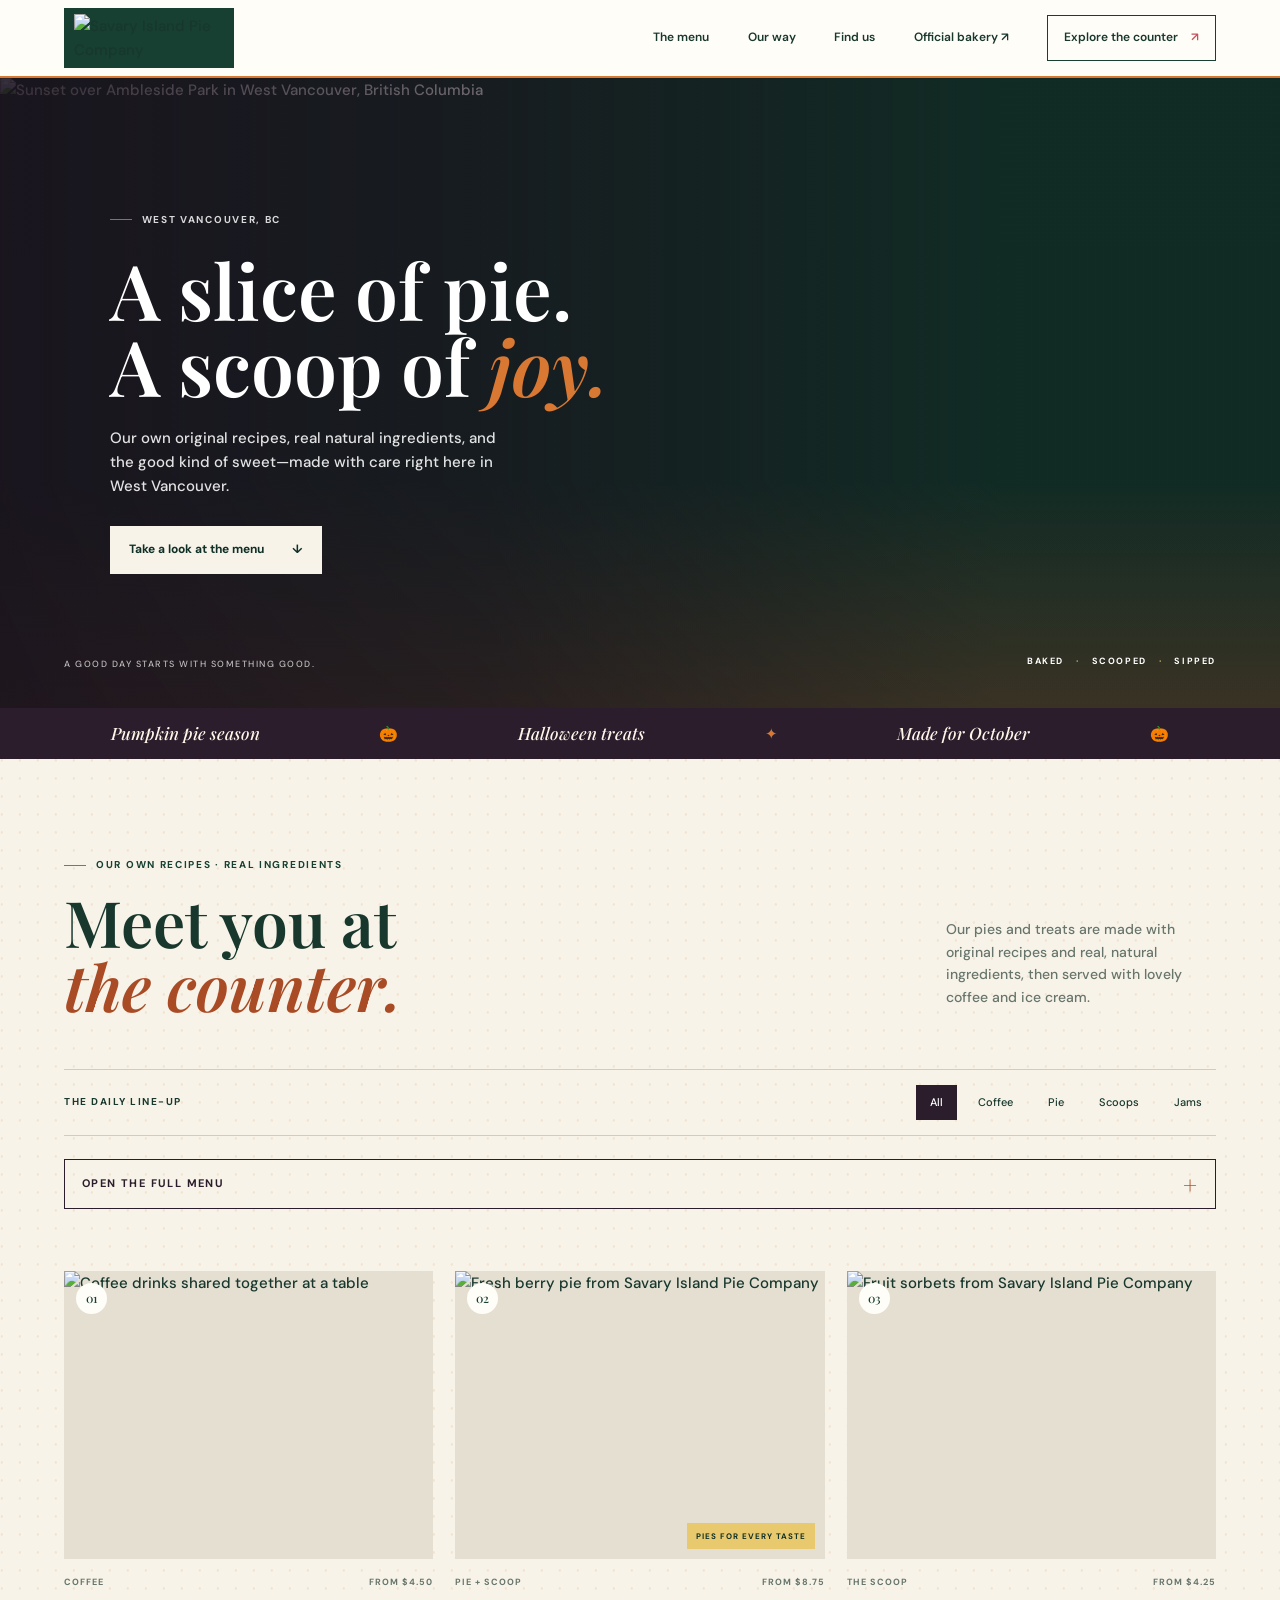
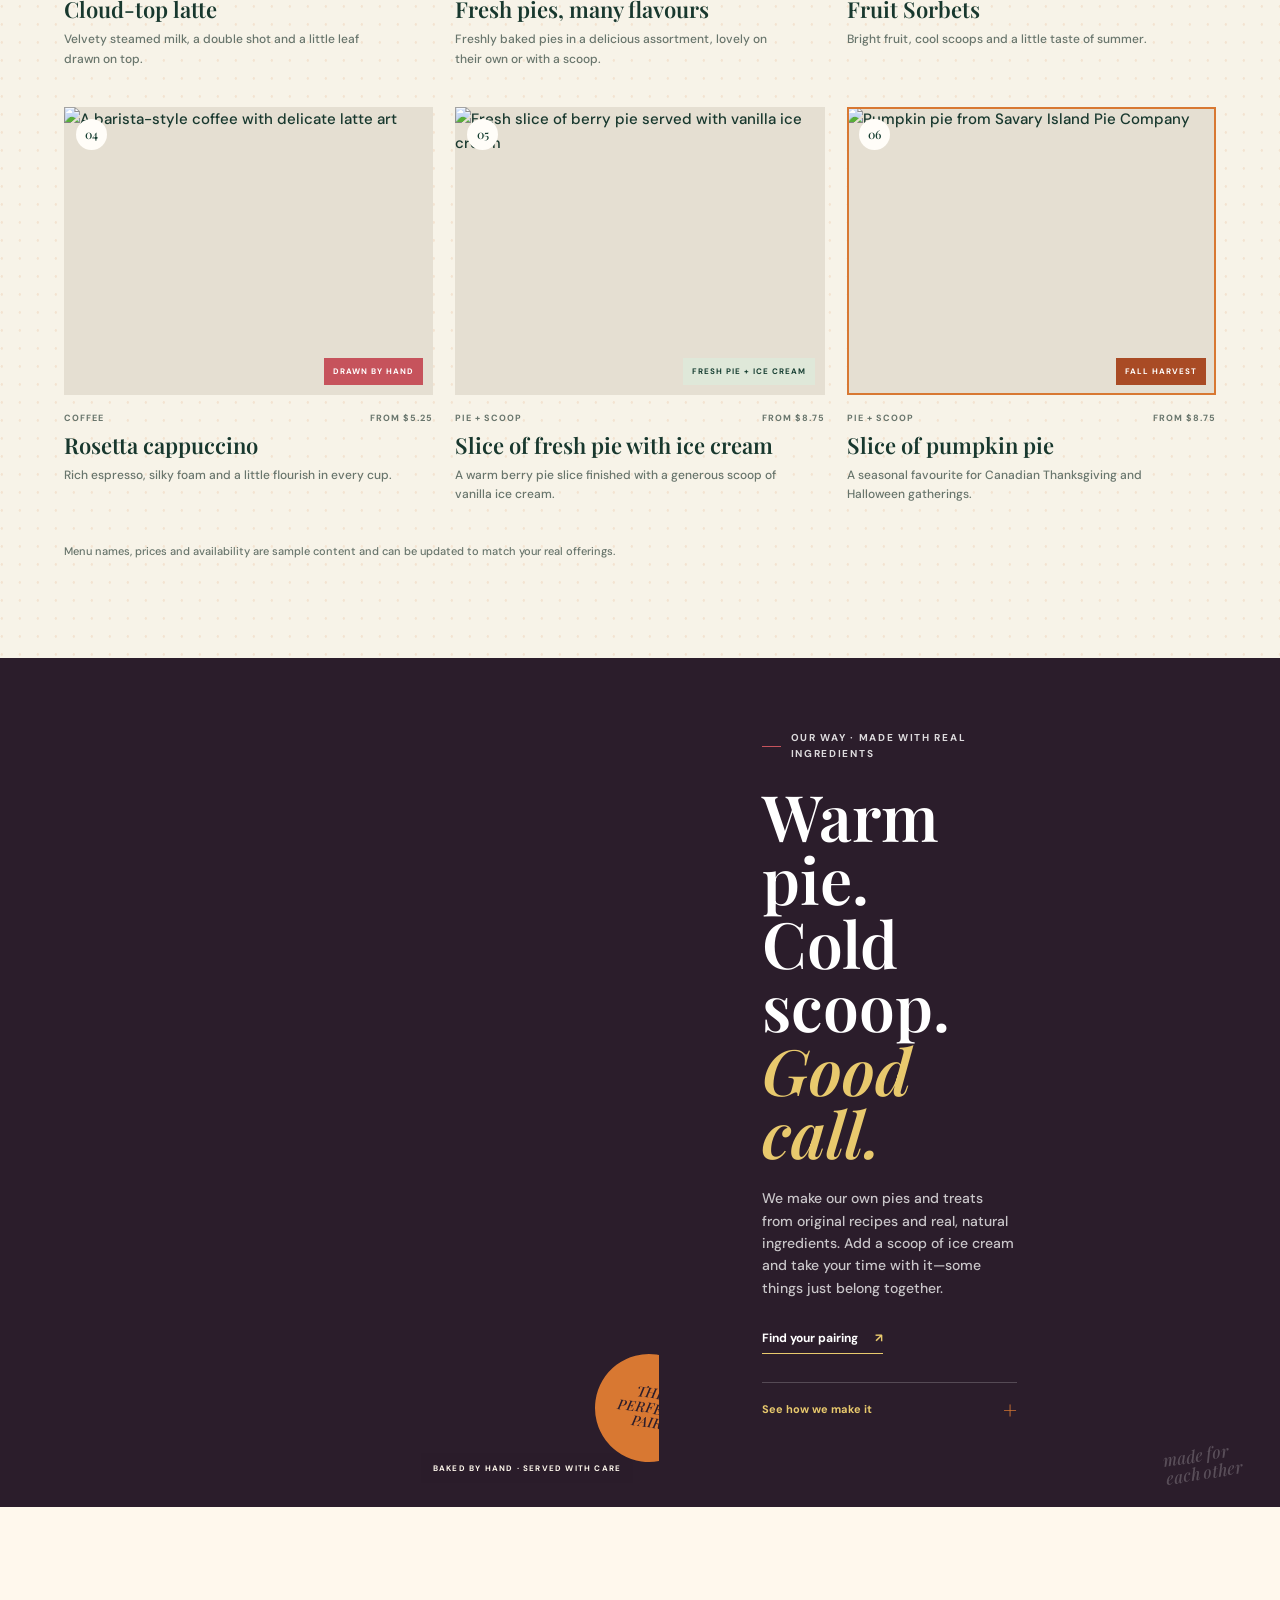
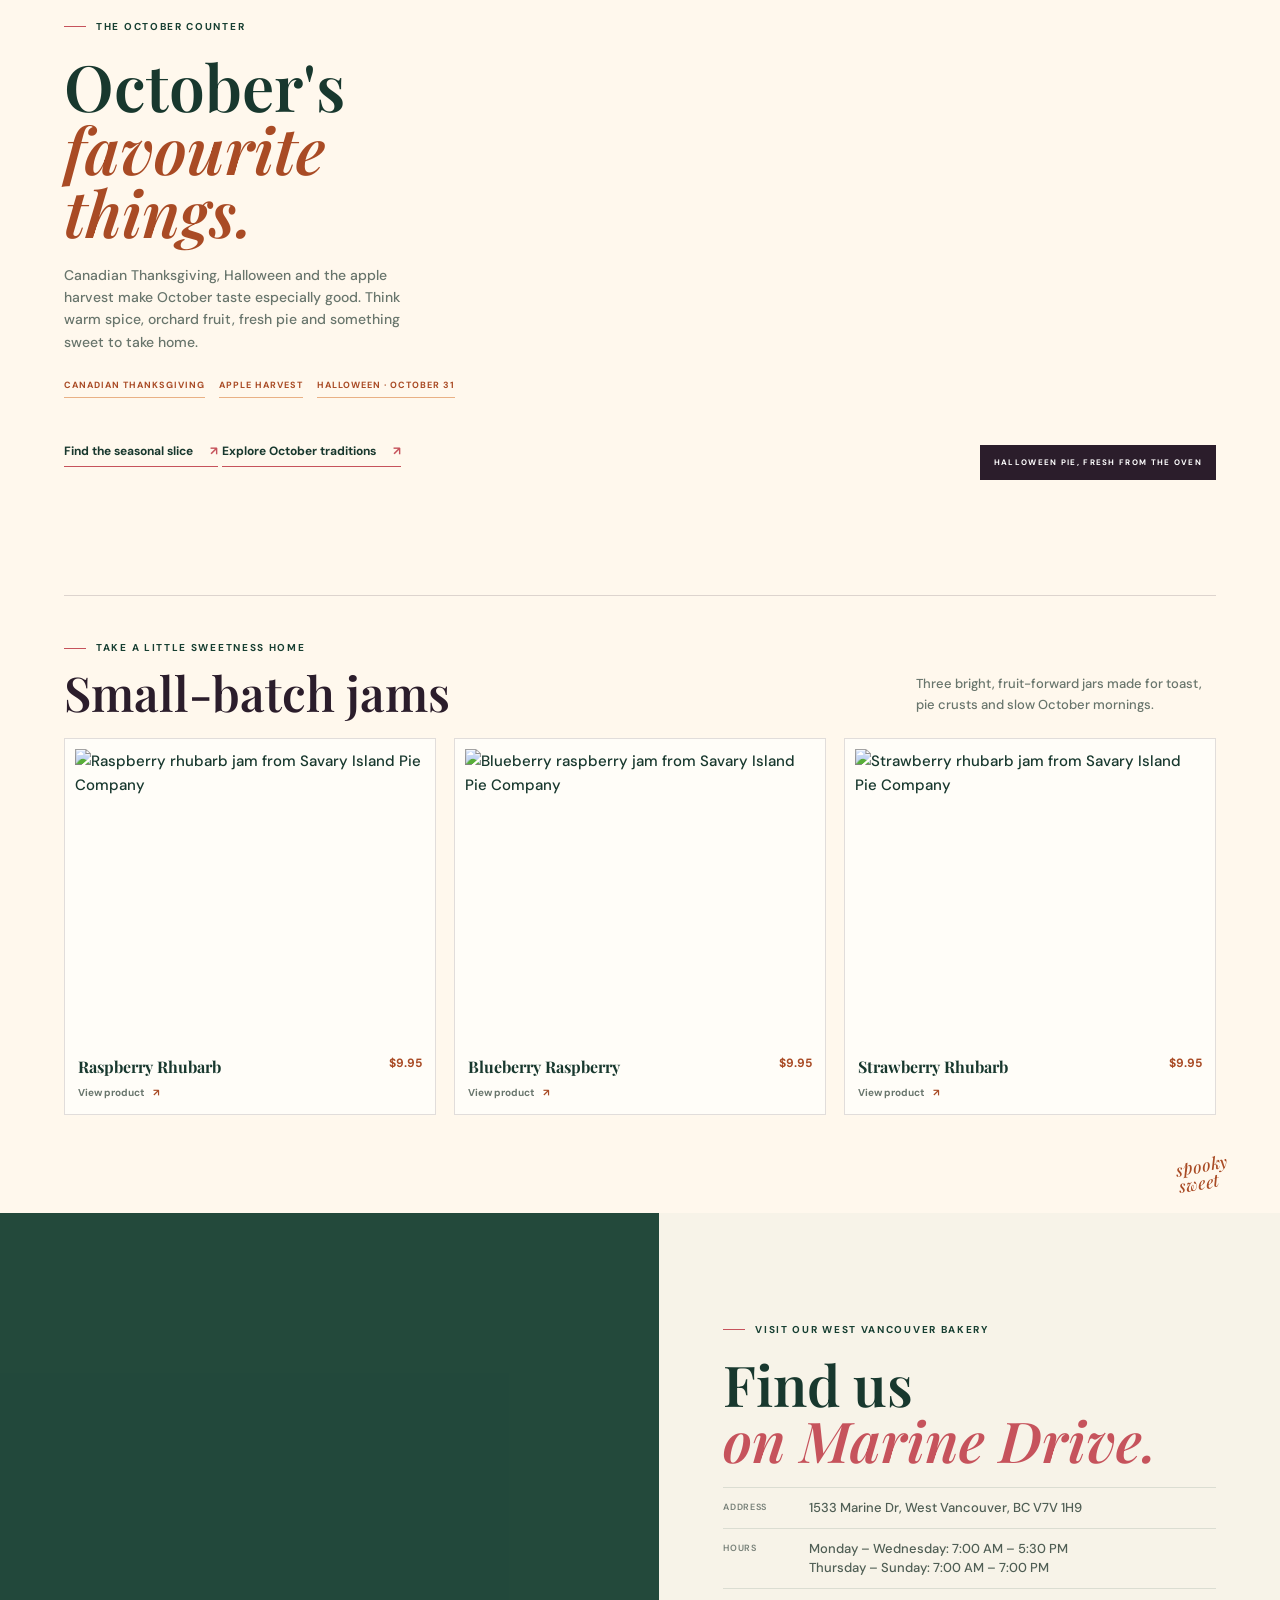
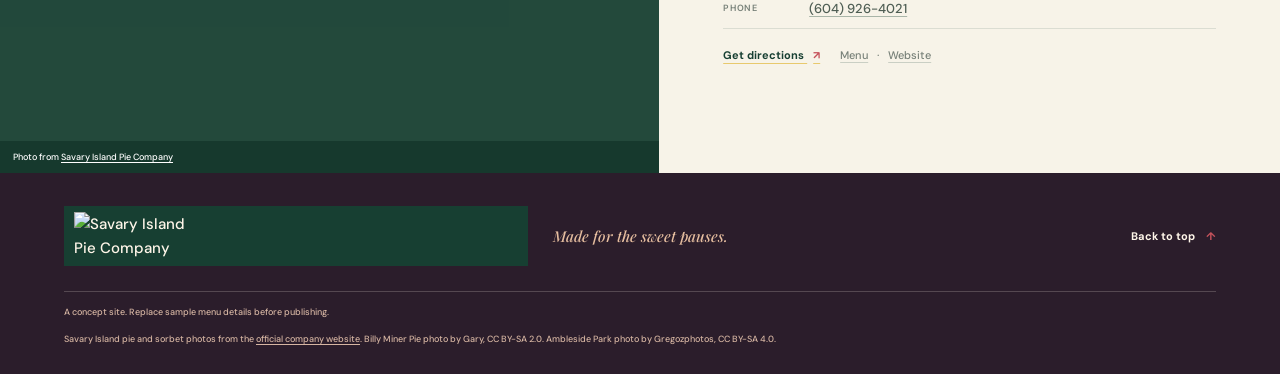
==== commit 3a9ca7c2: "Modify animation duration and transform for details panel Reduced animation duration and adjusted in" ====
--- a/index.html
+++ b/index.html
@@ -19,10 +19,10 @@
       .way-details[open] .way-details__panel {
         width: calc(100% + clamp(10px, 2.2vw, 28px));
         margin-left: clamp(10px, 2.2vw, 28px);
-        animation: details-enter 520ms cubic-bezier(.2, .7, .2, 1) both;
+        animation: details-enter 440ms cubic-bezier(.2, .7, .2, 1) both;
       }
       @keyframes details-enter {
-        from { opacity: 0; transform: translateX(-24px); }
+        from { opacity: 0; transform: translateX(-14px); }
         to { opacity: 1; transform: translateX(0); }
       }
       @media (max-width: 560px) {
--- a/styles.css
+++ b/styles.css
@@ -59,7 +59,8 @@
 .hero__caption { position: absolute; bottom: 37px; left: max(5vw, calc((100vw - var(--content)) / 2)); margin: 0; color: rgba(255, 255, 255, 0.7); font-size: 9px; letter-spacing: 1.5px; }
 .ticker { overflow: hidden; color: var(--pine); background: var(--butter); }
 .ticker--harvest { color: #fff6e9; background: var(--night); }
-.ticker__track { display: flex; width: max-content; align-items: center; gap: 26px; padding: 12px 0; animation: ticker-scroll 36s linear infinite; }
+.ticker__track { display: flex; width: max-content; animation: ticker-scroll 36s linear infinite; }
+.ticker__group { display: flex; min-width: 100vw; flex: 0 0 auto; align-items: center; justify-content: space-around; gap: 26px; padding: 12px 5vw; }
 .ticker__track span { font-family: var(--serif); font-size: 17px; font-style: italic; }
 .ticker__track i { color: var(--berry); font-size: 13px; font-style: normal; }
 .ticker--harvest .ticker__track i { color: var(--pumpkin); font-size: 15px; }
@@ -294,7 +295,7 @@
   .hero__copy { max-width: 310px; font-size: 14px; }
   .hero__note { right: 22px; bottom: 23px; gap: 8px; font-size: 8px; }
   .hero__caption { bottom: 25px; left: 22px; max-width: 130px; font-size: 7px; line-height: 1.5; }
-  .ticker__track { gap: 18px; padding: 10px 0; }
+  .ticker__group { gap: 18px; padding: 10px 5vw; }
   .ticker__track span { font-size: 15px; }
   .section-pad { padding: 65px 22px; }
   .section-heading { display: block; }
